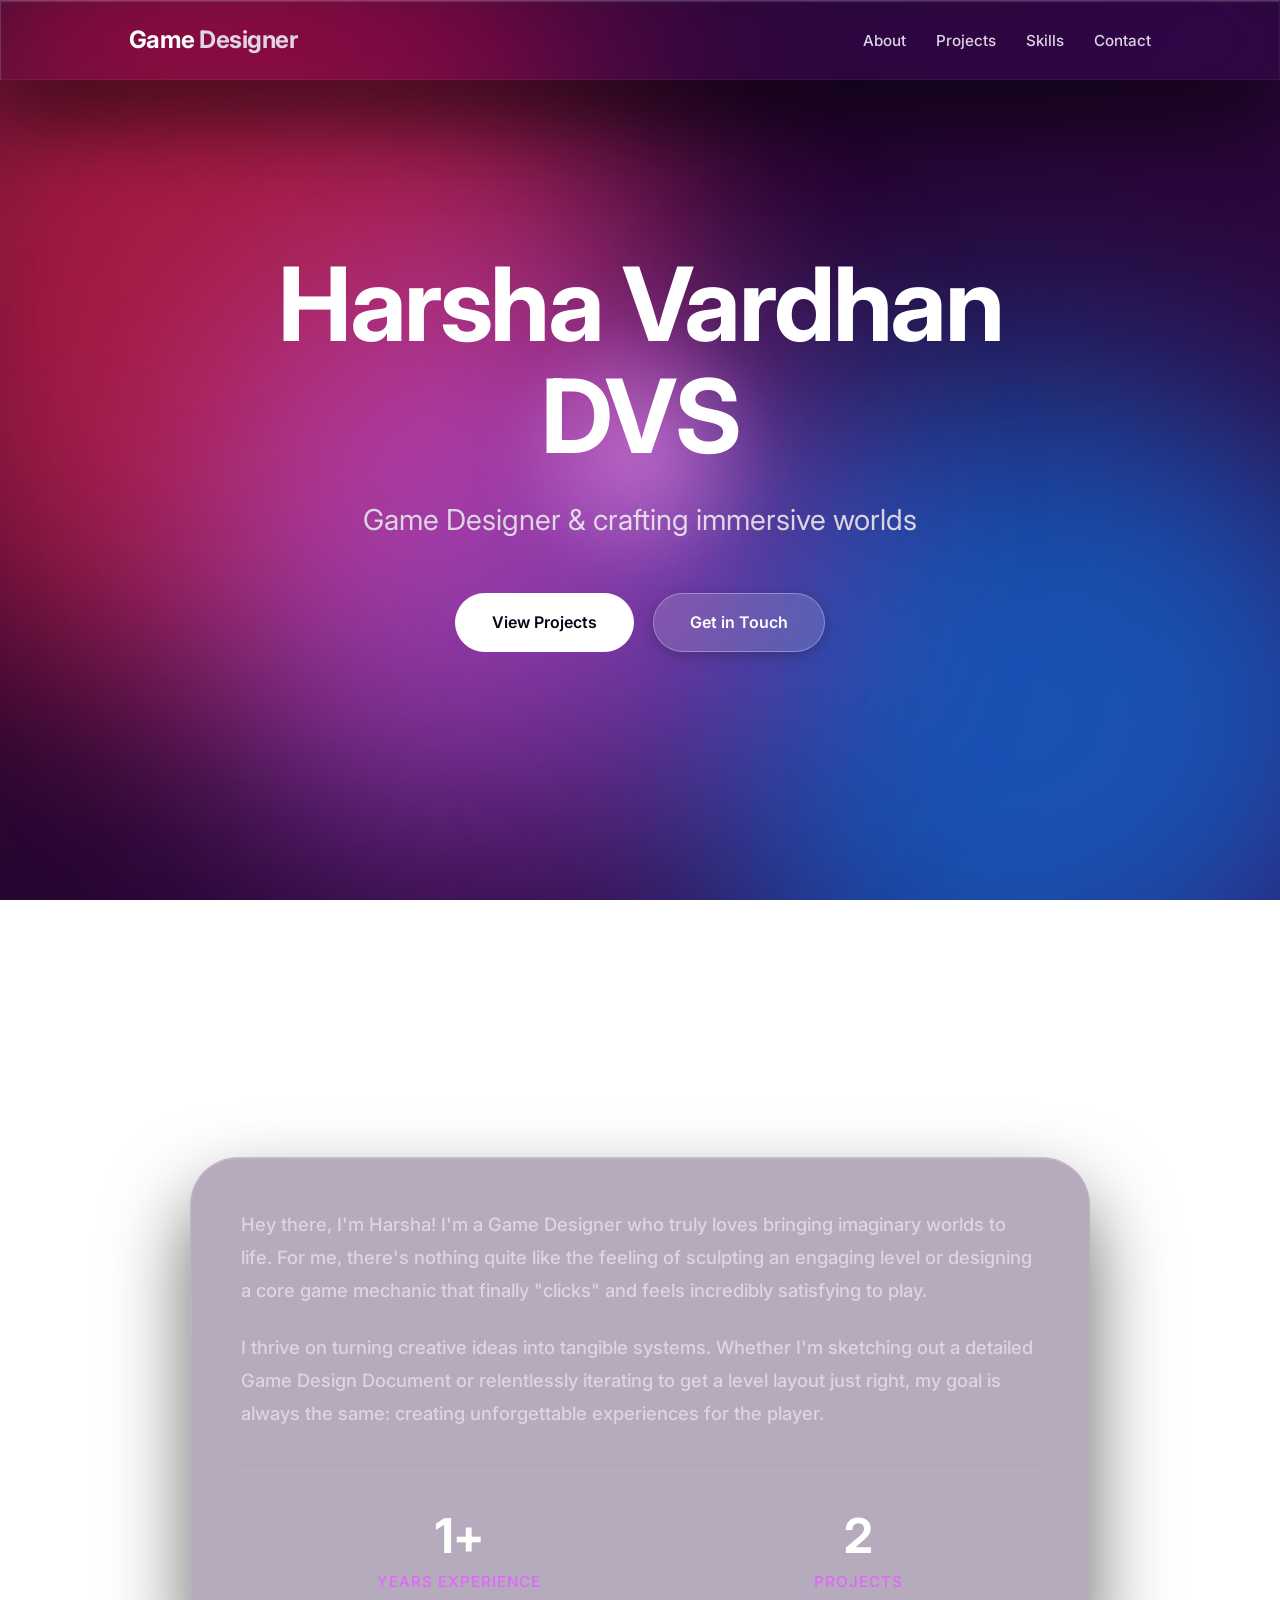
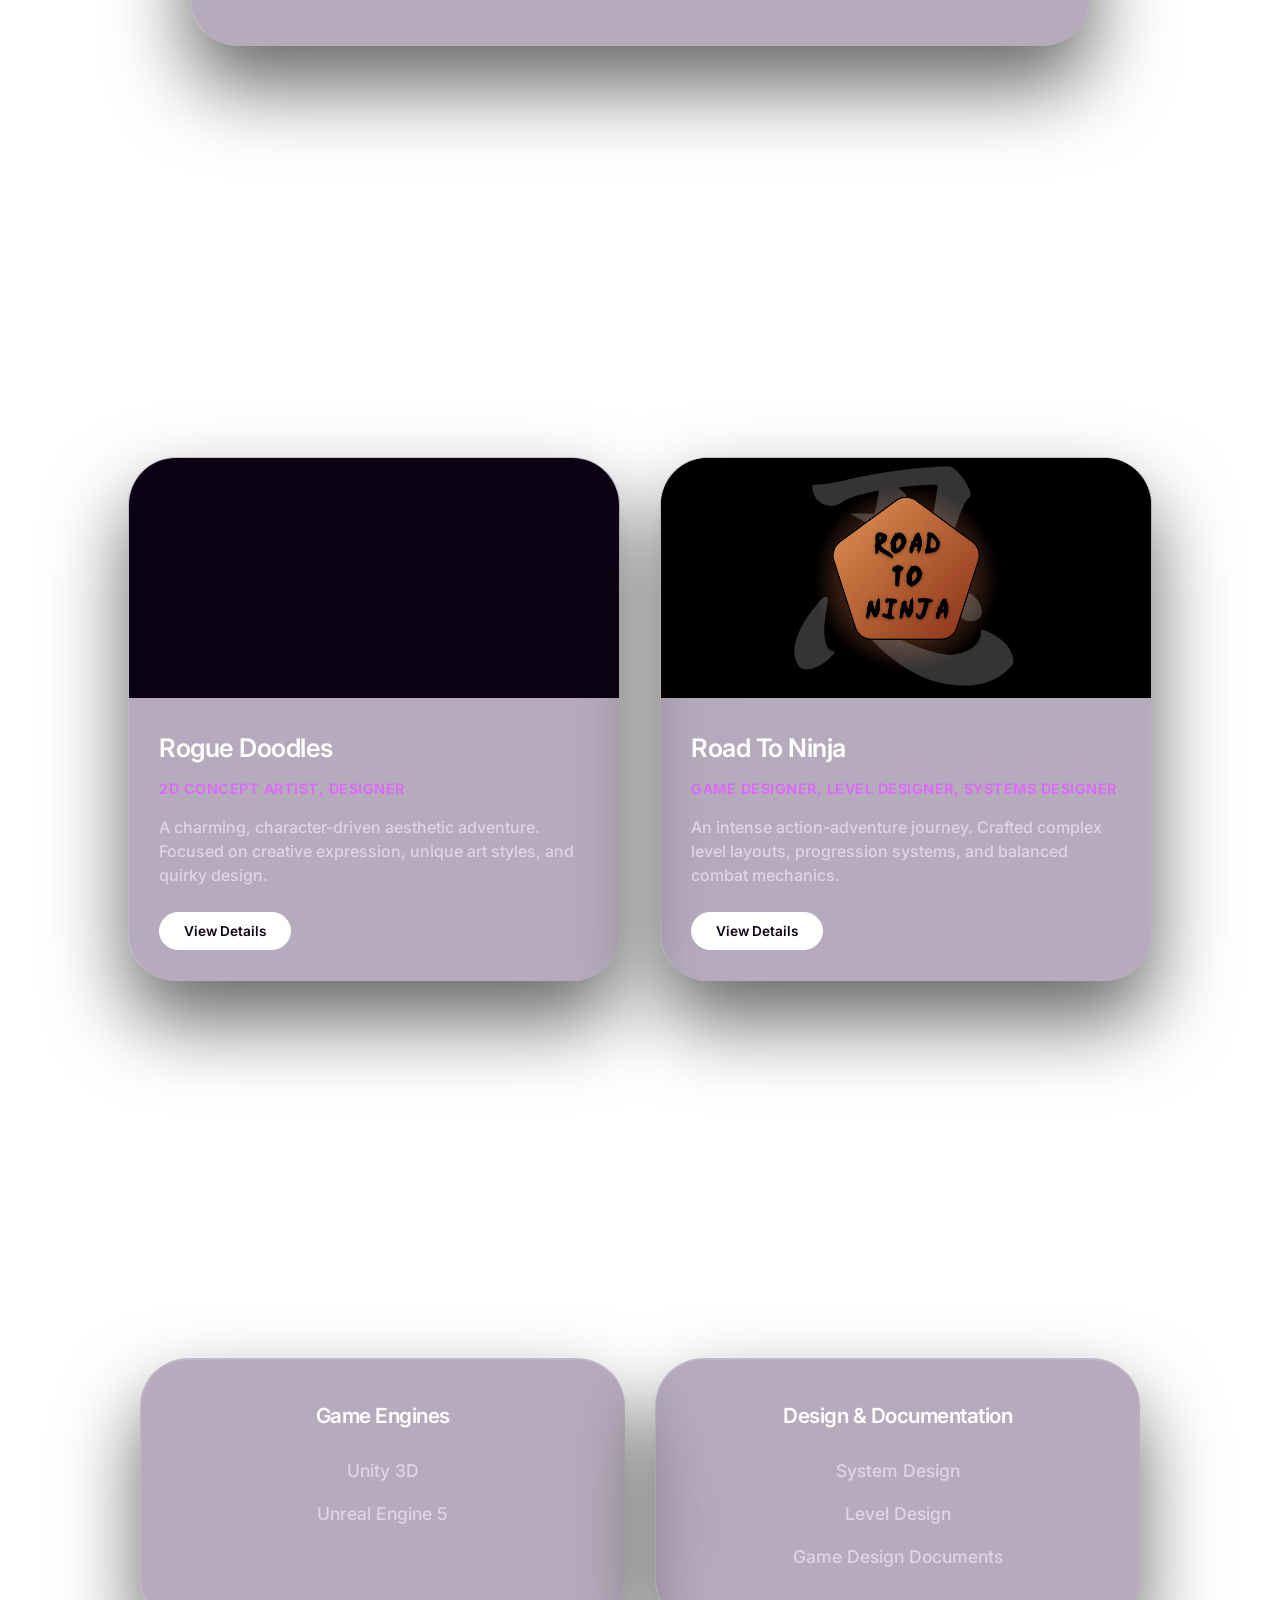
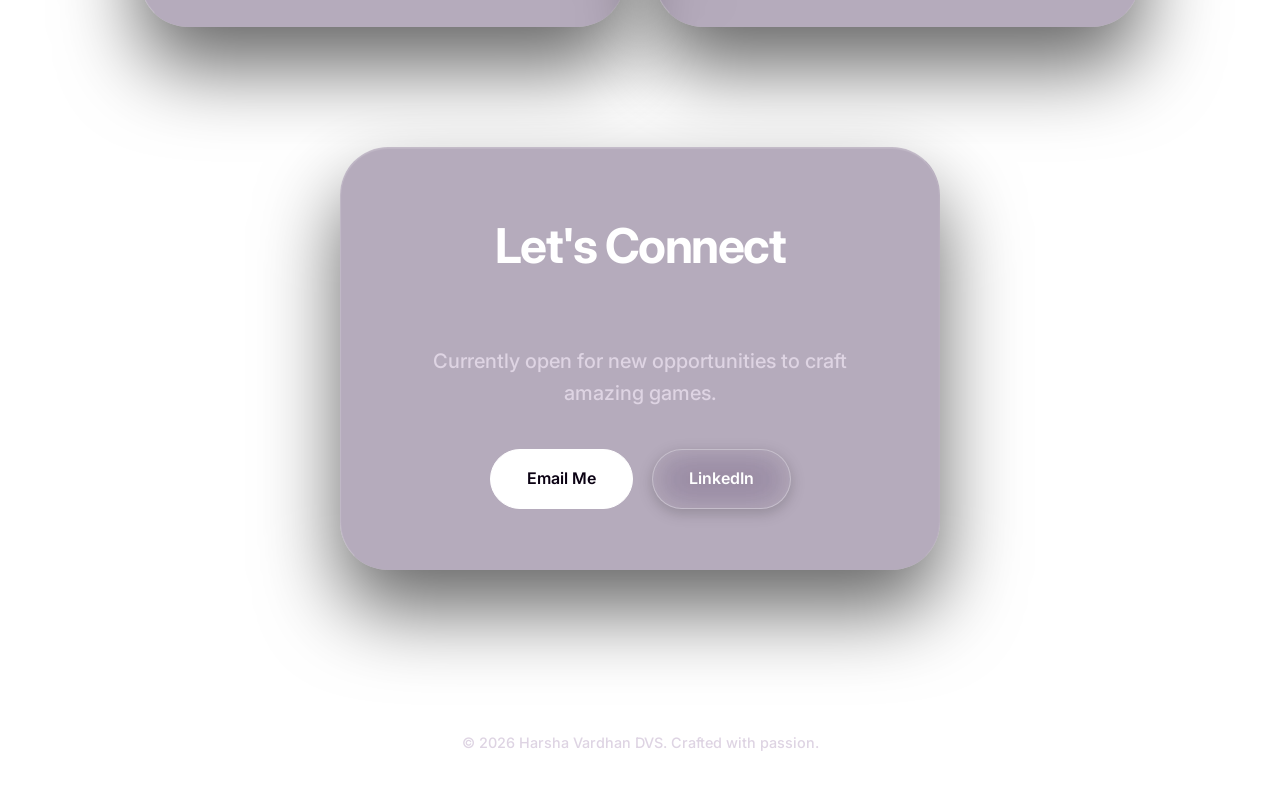
==== index.html @ 5ec48333 "Add files via upload" ====
<!DOCTYPE html>
<html lang="en">
<head>
    <meta charset="UTF-8">
    <meta name="viewport" content="width=device-width, initial-scale=1.0">
    <title>Harsha Vardhan DVS - Game Designer</title>
    <meta name="description" content="Professional portfolio of a Game Designer & Developer.">
    <!-- Clean minimal typography -->
    <link rel="preconnect" href="https://fonts.googleapis.com">
    <link rel="preconnect" href="https://fonts.gstatic.com" crossorigin>
    <link href="https://fonts.googleapis.com/css2?family=Inter:wght@200;300;400;500;600;700&display=swap" rel="stylesheet">
    <link rel="stylesheet" href="style.css">
</head>
<body>
    <!-- Minimal Background -->
    <div class="bg-abstract">
        <div class="blob blob-1"></div>
        <div class="blob blob-2"></div>
        <div class="blob blob-3"></div>
    </div>

    <!-- Navigation -->
    <nav class="navbar glass">
        <div class="nav-content">
            <a href="#" class="logo">Game<span> Designer</span></a>
            <ul class="nav-links">
                <li><a href="#about">About</a></li>
                <li><a href="#projects">Projects</a></li>
                <li><a href="#skills">Skills</a></li>
                <li><a href="#contact">Contact</a></li>
            </ul>
        </div>
    </nav>

    <!-- Main Content -->
    <main>
        <!-- Hero Section -->
        <section id="hero" class="hero-section">
            <div class="hero-content">
                <h1 class="title">Harsha Vardhan DVS</h1>
                <h2 class="subtitle">Game Designer &amp; crafting immersive worlds</h2>
                <div class="hero-cta">
                    <a href="#projects" class="btn btn-primary">View Projects</a>
                    <a href="#contact" class="btn btn-secondary">Get in Touch</a>
                </div>
            </div>
        </section>

        <!-- About Section -->
        <section id="about" class="about-section">
            <div class="about-container">
                <h2 class="section-title">About Me</h2>
                <div class="about-content glass reveal">
                    <p>Hey there, I'm Harsha! I'm a Game Designer who truly loves bringing imaginary worlds to life. For me, there's nothing quite like the feeling of sculpting an engaging level or designing a core game mechanic that finally "clicks" and feels incredibly satisfying to play.</p>
                    <p>I thrive on turning creative ideas into tangible systems. Whether I'm sketching out a detailed Game Design Document or relentlessly iterating to get a level layout just right, my goal is always the same: creating unforgettable experiences for the player.</p>
                    <div class="about-stats">
                        <div class="stat-item">
                            <span class="stat-number">1+</span>
                            <span class="stat-label">Years Experience</span>
                        </div>
                        <div class="stat-item">
                            <span class="stat-number">2</span>
                            <span class="stat-label">Projects</span>
                        </div>
                    </div>
                </div>
            </div>
        </section>

        <!-- Projects Section -->
        <section id="projects" class="projects-section">
            <h2 class="section-title">Featured Projects</h2>
            <div class="projects-grid">
                <!-- Project 1 -->
                <div class="project-card glass reveal">
                    <div class="project-img">
                        
                    </div>
                    <div class="project-info">
                        <h3>Rogue Doodles</h3>
                        <p class="project-role">2D Concept Artist, Designer</p>
                        <p class="project-desc">A charming, character-driven aesthetic adventure. Focused on creative expression, unique art styles, and quirky design.</p>
                        <button onclick="openModal('modal-rogue')" class="btn btn-primary btn-sm">View Details</button>
                    </div>
                </div>
                <!-- Project 2 -->
                <div class="project-card glass reveal" style="transition-delay: 0.1s;">
                    <div class="project-img">
                        <img src="assets/image.png" alt="Road To Ninja">
                    </div>
                    <div class="project-info">
                        <h3>Road To Ninja</h3>
                        <p class="project-role">Game Designer, Level Designer, Systems Designer</p>
                        <p class="project-desc">An intense action-adventure journey. Crafted complex level layouts, progression systems, and balanced combat mechanics.</p>
                        <button onclick="openModal('modal-ninja')" class="btn btn-primary btn-sm">View Details</button>
                    </div>
                </div>
            </div>
        </section>

        <!-- Skills Section -->
        <section id="skills" class="skills-section">
            <h2 class="section-title reveal">Skills & Expertise</h2>
            <div class="skills-container">
                <div class="skills-category glass reveal" style="transition-delay: 0s;">
                    <h3>Game Engines</h3>
                    <ul class="skills-list">
                        <li>Unity 3D</li>
                        <li>Unreal Engine 5</li>
                    </ul>
                </div>
                <!-- Programming tab removed -->
                <div class="skills-category glass reveal" style="transition-delay: 0.1s;">
                    <h3>Design & Documentation</h3>
                    <ul class="skills-list">
                        <li>System Design</li>
                        <li>Level Design</li>
                        <li>Game Design Documents</li>
                    </ul>
                </div>
            </div>
        </section>

        <!-- Contact Section -->
        <section id="contact" class="contact-section">
            <div class="contact-container glass reveal">
                <h2 class="section-title">Let's Connect</h2>
                <p class="contact-text">Currently open for new opportunities to craft amazing games.</p>
                <a href="mailto:dvsharsha1024@gmail.com" class="btn btn-primary">Email Me</a>
                <a href="https://www.linkedin.com/in/harsha-vardhan-dvs-038a6a395" target="_blank" rel="noopener noreferrer" class="btn btn-secondary">LinkedIn</a>
            </div>
        </section>
        
    </main>
    <footer class="footer">
        <p>&copy; 2026 Harsha Vardhan DVS. Crafted with passion.</p>
    </footer>

    <!-- Modals -->
    <div id="modal-rogue" class="modal-overlay" onclick="closeModal(event, 'modal-rogue')">
        <div class="modal-content glass">
            <span class="close-btn" onclick="closeModal(event, 'modal-rogue')">&times;</span>
            <h2 class="section-title" style="margin-bottom: 20px;">Rogue Doodles</h2>
            <p class="project-role" style="text-align: center;">2D Concept Artist, Designer</p>
            <p class="modal-desc" style="text-align: center;">A deep dive into the creative process of Rogue Doodles. The art direction was focused on hand-drawn, sketch-like visuals combined with fluid 2D rigs. Here are some early concepts and placeholder environments.</p>
            <div class="gallery-wrapper">
                <button class="gallery-btn prev" onclick="scrollGallery(-1, this)">&lsaquo;</button>
                <div class="modal-gallery">
                    <img src="assets/Main Character.png" alt="Main Character">
                    <img src="assets/Balloon Enemy.png" alt="Balloon Enemy">
                    <img src="assets/Cursed Chalk Monster.png" alt="Cursed Chalk Monster">
                    <img src="assets/Sad Sand Castle Enemy.png" alt="Sad Sand Castle Enemy">
                    <img src="assets/Chalk Hand Gun.png" alt="Chalk Hand Gun">
                    <img src="assets/Ink Blob.png" alt="Ink Blob">
                    <img src="assets/Ink or Paint Brush.png" alt="Ink or Paint Brush">
                    <img src="assets/Mop Weapon.png" alt="Mop Weapon">
                    <img src="assets/Pencil Weapon.png" alt="Pencil Weapon">
                    <img src="assets/Large Experience Orb.png" alt="Large Experience Orb">
                    <img src="assets/Medium Experience Orb.png" alt="Medium Experience Orb">
                </div>
                <button class="gallery-btn next" onclick="scrollGallery(1, this)">&rsaquo;</button>
            </div>
        </div>
    </div>

    <div id="modal-ninja" class="modal-overlay" onclick="closeModal(event, 'modal-ninja')">
        <div class="modal-content glass">
            <span class="close-btn" onclick="closeModal(event, 'modal-ninja')">&times;</span>
            <h2 class="section-title" style="margin-bottom: 20px;">Road To Ninja</h2>
            <p class="project-role" style="text-align: center;">Game Designer, Level Designer, Systems Designer</p>
            <p class="modal-desc" style="text-align: center;">An intense action-adventure journey. Crafted complex level layouts, progression systems, and balanced combat mechanics. Level design prioritized vertical movement flow and dynamic enemy encounters.</p>
            <div class="gallery-wrapper">
                <button class="gallery-btn prev" onclick="scrollGallery(-1, this)">&lsaquo;</button>
                <div class="modal-gallery">
                    <img src="assets/Screenshot_2026-02-18_204250.png" alt="Screenshot 1">
                    <img src="assets/Screenshot_2026-02-18_204257.png" alt="Screenshot 2">
                    <img src="assets/Screenshot_2026-02-18_204302.png" alt="Screenshot 3">
                    <img src="assets/Screenshot_2026-02-18_204312.png" alt="Screenshot 4">
                    <img src="assets/Screenshot_2026-02-18_204314.png" alt="Screenshot 5">
                    <img src="assets/Screenshot_2026-02-18_204324.png" alt="Screenshot 6">
                    <img src="assets/Screenshot_2026-02-18_204332.png" alt="Screenshot 7">
                </div>
                <button class="gallery-btn next" onclick="scrollGallery(1, this)">&rsaquo;</button>
            </div>
        </div>
    </div>

    <script src="script.js"></script>
</body>
</html>
---- style.css ----
@charset "UTF-8";

/* style.css - VisionOS / iOS 26 Premium Glassmorphism */
:root {
    --bg-color: #0b0213;
    --text-main: #ffffff;
    --text-muted: #ded4e3;
    --apple-blue: #e066ff;
    
    /* Perfect iOS Glass Formula */
    --glass-bg: rgba(45, 15, 65, 0.35); 
    --glass-border: rgba(255, 255, 255, 0.15);
    --blur-val: blur(50px) saturate(180%);
    
    --font-heading: 'Inter', -apple-system, BlinkMacSystemFont, sans-serif;
    --font-body: 'Inter', -apple-system, BlinkMacSystemFont, sans-serif;
    
    /* Apple smooth interactive transition curve */
    --smooth-easing: cubic-bezier(0.16, 1, 0.3, 1); 
}

* {
    margin: 0;
    padding: 0;
    box-sizing: border-box;
}

html {
    scroll-behavior: smooth;
}

body {
    background-color: transparent;
    color: var(--text-main);
    font-family: var(--font-body);
    font-weight: 500;
    overflow-x: hidden;
    line-height: 1.6;
    font-size: 1.05rem;
}

/* Base purely black backdrop */
.bg-abstract {
    position: fixed;
    top: 0;
    left: 0;
    width: 100vw;
    height: 100vh;
    z-index: -2;
    overflow: hidden;
    background: linear-gradient(135deg, #180521 0%, #350849 100%);
}

/* Massive, vivid vibrant blobs so the frosted glass has something beautiful to refract */
.blob {
    position: absolute;
    filter: blur(120px);
    opacity: 0.6; 
    border-radius: 40% 60% 70% 30% / 40% 50% 60% 50%;
    animation: float 25s infinite alternate cubic-bezier(0.4, 0, 0.2, 1), morph 15s infinite ease-in-out;
    will-change: transform, border-radius; /* hardware acceleration for smoothness */
}

.blob-1 {
    width: 60vw;
    height: 60vw;
    background: #ff2a54; /* Apple Music Pink */
    top: -10%;
    left: -10%;
}

.blob-2 {
    width: 55vw;
    height: 55vw;
    background: #0a84ff; /* Apple Blue */
    bottom: -20%;
    right: -10%;
    animation-delay: -5s;
}

.blob-3 {
    width: 45vw;
    height: 45vw;
    background: #bf5af2; /* Apple Purple */
    top: 30%;
    left: 40%;
    transform: translateX(-50%);
    animation-delay: -10s;
}

@keyframes float {
    0% { transform: translate(0, 0) scale(1); }
    100% { transform: translate(60px, 60px) scale(1.1); }
}

@keyframes morph {
    0%, 100% { border-radius: 40% 60% 70% 30% / 40% 50% 60% 50%; }
    34% { border-radius: 70% 30% 50% 50% / 30% 30% 70% 70%; }
    67% { border-radius: 100% 60% 60% 100% / 100% 100% 60% 60%; }
}

/* iOS 26 Cursor Hover Glow */
/* It sits strictly beneath the glass to be refracted by the backdrop-filter */
.cursor-glow {
    position: fixed;
    top: -200px;
    left: -200px;
    width: 400px;
    height: 400px;
    background: radial-gradient(circle closest-side, rgba(238, 130, 238, 0.5), transparent 70%);
    border-radius: 50%;
    pointer-events: none;
    z-index: 999; 
    filter: blur(20px);
    will-change: transform;
    mix-blend-mode: screen;
}

/* Signature iOS 26 Glassmorphism utility */
.glass {
    background: var(--glass-bg);
    backdrop-filter: var(--blur-val);
    -webkit-backdrop-filter: var(--blur-val);
    border: 1px solid rgba(255, 255, 255, 0.1);
    border-top: 1px solid rgba(255, 255, 255, 0.2);
    border-left: 1px solid rgba(255, 255, 255, 0.15);
    border-right: 1px solid rgba(255, 255, 255, 0.05);
    border-bottom: 1px solid transparent;
    box-shadow: 0 40px 80px rgba(0, 0, 0, 0.6), 
                inset 0 1px 1px rgba(255, 255, 255, 0.15);
}

/* Typography & Layout */
section {
    min-height: 100vh;
    padding: 120px 10%;
    display: flex;
    align-items: center;
}

/* Navbar */
.navbar {
    position: fixed;
    top: 0;
    width: 100%;
    height: 80px;
    z-index: 100;
    display: flex;
    justify-content: center;
    border-bottom: 1px solid rgba(255, 255, 255, 0.05);
}

.nav-content {
    width: 80%;
    max-width: 1400px;
    display: flex;
    justify-content: space-between;
    align-items: center;
    height: 100%;
}

.logo {
    font-size: 1.5rem;
    font-weight: 700;
    color: var(--text-main);
    text-decoration: none;
    letter-spacing: -0.5px;
}

.logo span {
    color: var(--text-muted);
}

.nav-links {
    display: flex;
    list-style: none;
    gap: 30px;
}

.nav-links a {
    color: var(--text-muted);
    text-decoration: none;
    font-weight: 500;
    font-size: 0.95rem;
    transition: color 0.3s;
}

.nav-links a:hover {
    color: var(--text-main);
}

/* Hero Section */
.hero-section {
    justify-content: center;
    text-align: center;
    position: relative;
    flex-direction: column;
}

.hero-content {
    max-width: 800px;
    z-index: 2;
}

.title {
    font-size: clamp(3rem, 8vw, 6.5rem);
    font-weight: 700;
    color: var(--text-main);
    letter-spacing: -2.5px;
    line-height: 1.1;
    margin-bottom: 24px;
}

.subtitle {
    font-size: clamp(1.2rem, 3vw, 1.8rem);
    color: var(--text-muted);
    font-weight: 400;
    margin-bottom: 50px;
}

.btn {
    padding: 16px 36px;
    font-size: 1rem;
    font-family: inherit;
    font-weight: 600;
    text-decoration: none;
    border-radius: 40px; 
    transition: all 0.6s var(--smooth-easing);
    display: inline-block;
}

.btn-primary {
    background: #ffffff;
    color: #0b0213;
    border: 1px solid #ffffff;
}

.btn-primary:hover {
    background: #e2e2e2;
    transform: scale(1.05);
    box-shadow: 0 10px 20px rgba(255, 255, 255, 0.2);
}

.btn-secondary {
    background: rgba(255, 255, 255, 0.15);
    backdrop-filter: blur(20px);
    -webkit-backdrop-filter: blur(20px);
    color: var(--text-main);
    border: 1px solid rgba(255, 255, 255, 0.3);
    margin-left: 15px;
    box-shadow: 0 4px 15px rgba(0, 0, 0, 0.2);
}

.btn-secondary:hover {
    background: rgba(255, 255, 255, 0.25);
    transform: scale(1.05);
    border-color: rgba(255, 255, 255, 0.4);
    box-shadow: 0 8px 25px rgba(255, 255, 255, 0.15);
}

/* Section Titles */
.section-title {
    font-size: 3rem;
    font-weight: 700;
    margin-bottom: 60px;
    text-align: center;
    width: 100%;
    color: var(--text-main);
    letter-spacing: -1.5px;
}

/* About Section */
.about-section {
    flex-direction: column;
}

.about-container {
    max-width: 900px;
    width: 100%;
}

.about-content {
    padding: 50px;
    border-radius: 48px;
    font-size: 1.15rem;
    color: var(--text-muted);
    line-height: 1.8;
}

.about-content p {
    margin-bottom: 24px;
}

.about-stats {
    display: flex;
    justify-content: space-around;
    margin-top: 40px;
    padding-top: 40px;
    border-top: 1px solid rgba(255, 255, 255, 0.05);
}

.stat-item {
    display: flex;
    flex-direction: column;
    align-items: center;
}

.stat-number {
    font-size: 3rem;
    font-weight: 700;
    color: var(--text-main);
    letter-spacing: -1px;
    line-height: 1;
}

.stat-label {
    margin-top: 8px;
    font-size: 0.95rem;
    font-weight: 500;
    color: var(--apple-blue);
    text-transform: uppercase;
    letter-spacing: 1px;
}

/* Projects Section */
.projects-section {
    flex-direction: column;
    align-items: center;
}

.projects-grid {
    display: grid;
    grid-template-columns: repeat(auto-fit, minmax(320px, 1fr));
    gap: 40px;
    width: 100%;
    max-width: 1200px;
}

.project-card {
    border-radius: 48px; 
    overflow: hidden;
    transition: transform 0.6s var(--smooth-easing), 
                box-shadow 0.6s var(--smooth-easing), 
                border-color 0.6s var(--smooth-easing),
                background 0.6s var(--smooth-easing);
}

.project-card:hover {
    transform: scale(1.03) translateY(-6px);
    background: rgba(45, 15, 65, 0.6); 
    box-shadow: 0 40px 80px rgba(0, 0, 0, 0.8), 
                inset 0 1px 1px rgba(255, 255, 255, 0.25);
    border-color: rgba(255, 255, 255, 0.3);
}

.project-img {
    width: 100%;
    height: 240px;
    overflow: hidden;
    position: relative;
    background: var(--bg-color);
}

.project-img img {
    width: 100%;
    height: 100%;
    object-fit: cover;
    transition: transform 1s var(--smooth-easing);
    opacity: 0.95;
}

.project-card:hover .project-img img {
    transform: scale(1.08);
}

.project-info {
    padding: 30px;
}

.project-info h3 {
    font-size: 1.6rem;
    font-weight: 600;
    margin-bottom: 8px;
    letter-spacing: -0.5px;
}

.project-role {
    color: var(--apple-blue); 
    font-size: 0.9rem;
    font-weight: 600;
    margin-bottom: 15px;
    text-transform: uppercase;
    letter-spacing: 0.5px;
}

.project-desc {
    color: var(--text-muted); 
    font-size: 1rem;
    margin-bottom: 25px;
    line-height: 1.5;
}

.btn-sm {
    padding: 10px 24px;
    font-size: 0.85rem;
}

/* Skills Section */
.skills-section {
    flex-direction: column;
    min-height: auto;
    padding-bottom: 60px;
}

.skills-container {
    display: flex;
    justify-content: center;
    flex-wrap: wrap;
    gap: 30px;
    width: 100%;
    max-width: 1000px;
}

.skills-category {
    flex: 1;
    min-width: 280px;
    padding: 40px 30px;
    border-radius: 48px;
    text-align: center;
    transition: transform 0.6s var(--smooth-easing), 
                box-shadow 0.6s var(--smooth-easing),
                background 0.6s var(--smooth-easing),
                border-color 0.6s var(--smooth-easing);
}

.skills-category:hover {
    transform: scale(1.03) translateY(-6px);
    background: rgba(45, 15, 65, 0.6); 
    box-shadow: 0 40px 80px rgba(0, 0, 0, 0.8), 
                inset 0 1px 1px rgba(255, 255, 255, 0.25);
    border-color: rgba(255, 255, 255, 0.3);
}

.skills-category h3 {
    font-size: 1.3rem;
    font-weight: 600;
    color: var(--text-main);
    margin-bottom: 25px;
    letter-spacing: -0.5px;
}

.skills-list {
    list-style: none;
}

.skills-list li {
    font-size: 1.1rem;
    margin-bottom: 15px;
    color: var(--text-muted);
}

/* Contact Section & Footer */
.contact-section {
    justify-content: center;
    text-align: center;
    min-height: auto;
    padding-top: 60px;
}

.contact-container {
    padding: 60px;
    border-radius: 48px; 
    max-width: 600px;
    width: 100%;
    transition: transform 0.6s var(--smooth-easing), 
                box-shadow 0.6s var(--smooth-easing),
                background 0.6s var(--smooth-easing),
                border-color 0.6s var(--smooth-easing);
}

.contact-container:hover {
    transform: scale(1.03) translateY(-6px);
    background: rgba(45, 15, 65, 0.6); 
    box-shadow: 0 40px 80px rgba(0, 0, 0, 0.8), 
                inset 0 1px 1px rgba(255, 255, 255, 0.25);
    border-color: rgba(255, 255, 255, 0.3);
}

.contact-text {
    font-size: 1.25rem;
    margin-bottom: 40px;
    color: var(--text-muted);
}

.social-links {
    margin-top: 40px;
    display: flex;
    justify-content: center;
    gap: 20px;
}

.social-links a {
    color: var(--text-main);
    text-decoration: none;
    font-size: 1.1rem;
    font-weight: 500;
    letter-spacing: 0.5px;
    transition: color 0.3s ease;
}

.social-links a:hover {
    color: var(--apple-blue);
}

.footer {
    text-align: center;
    padding: 40px;
    border-top: 1px solid rgba(255, 255, 255, 0.05);
    background: transparent;
    color: var(--text-muted);
    font-size: 0.9rem;
}

/* Scroll Reveal Animations */
.reveal {
    opacity: 0;
    transform: translateY(50px) scale(0.96);
    transition: opacity 1s var(--smooth-easing), 
                transform 1s var(--smooth-easing);
}

.reveal.active {
    opacity: 1;
    transform: translateY(0) scale(1);
}

/* Modal Styling */
.modal-overlay {
    display: none;
    position: fixed;
    top: 0;
    left: 0;
    width: 100vw;
    height: 100vh;
    background: rgba(11, 2, 19, 0.7); /* dark overlay */
    backdrop-filter: blur(15px);
    -webkit-backdrop-filter: blur(15px);
    z-index: 2000;
    justify-content: center;
    align-items: center;
    opacity: 0;
    transition: opacity 0.4s var(--smooth-easing);
}

.modal-overlay.show {
    opacity: 1;
}

.modal-content {
    width: 90%;
    max-width: 900px;
    max-height: 90vh;
    overflow-y: auto;
    padding: 60px;
    border-radius: 48px;
    position: relative;
    transform: translateY(40px) scale(0.95);
    transition: transform 0.5s var(--smooth-easing);
}

.modal-overlay.show .modal-content {
    transform: translateY(0) scale(1);
}

.close-btn {
    position: absolute;
    top: 30px;
    right: 40px;
    font-size: 2.5rem;
    color: var(--text-muted);
    cursor: pointer;
    transition: color 0.3s;
    line-height: 1;
}

.close-btn:hover {
    color: var(--text-main);
}

.modal-desc {
    font-size: 1.15rem;
    color: var(--text-muted);
    line-height: 1.8;
    margin-bottom: 40px;
}

.gallery-wrapper {
    position: relative;
    width: 100%;
    display: flex;
    align-items: center;
}

.gallery-btn {
    position: absolute;
    top: 50%;
    transform: translateY(-50%);
    background: rgba(45, 15, 65, 0.6);
    backdrop-filter: blur(10px);
    border: 1px solid rgba(255, 255, 255, 0.2);
    color: var(--text-main);
    font-size: 2rem;
    width: 50px;
    height: 50px;
    border-radius: 50%;
    display: flex;
    justify-content: center;
    align-items: center;
    cursor: pointer;
    z-index: 10;
    transition: all 0.3s var(--smooth-easing);
    box-shadow: 0 10px 20px rgba(0, 0, 0, 0.5);
    line-height: 0;
    padding-bottom: 5px; /* centers the arrow character visually */
}

.gallery-btn:hover {
    background: rgba(255, 255, 255, 0.1);
    transform: translateY(-50%) scale(1.1);
}

.gallery-btn.prev {
    left: -25px;
}

.gallery-btn.next {
    right: -25px;
}

.modal-gallery {
    display: flex;
    overflow-x: auto;
    scroll-snap-type: x mandatory;
    scroll-behavior: smooth;
    gap: 20px;
    padding: 10px 0 20px 0; /* extra padding to not cut off shadows */
    width: 100%;
    -ms-overflow-style: none; /* IE and Edge */
    scrollbar-width: none; /* Hide standard Firefox scrollbar for cleaner look */
}

.modal-gallery::-webkit-scrollbar {
    display: none; /* Hide webkit scrollbar for a much cleaner look now that we have buttons */
}

.modal-gallery img {
    flex: 0 0 50%; /* Make images somewhat smaller (50% of container instead of 80%) */
    max-width: 400px;
    scroll-snap-align: center;
    border-radius: 20px;
    border: 1px solid rgba(255, 255, 255, 0.1);
    box-shadow: 0 10px 30px rgba(0,0,0,0.4);
    object-fit: contain;
    background: rgba(0, 0, 0, 0.2); /* Makes the non-image space look nice instead of transparent */
    aspect-ratio: 16/9;
    transition: transform 0.5s var(--smooth-easing);
}

.modal-gallery img:hover {
    transform: scale(1.02);
}

@media (max-width: 768px) {
    .nav-links {
        display: none;
    }
    .hero-section {
        flex-direction: column;
        justify-content: center;
        text-align: center;
    }
    .btn-secondary {
        margin-left: 0;
        margin-top: 15px;
    }
}
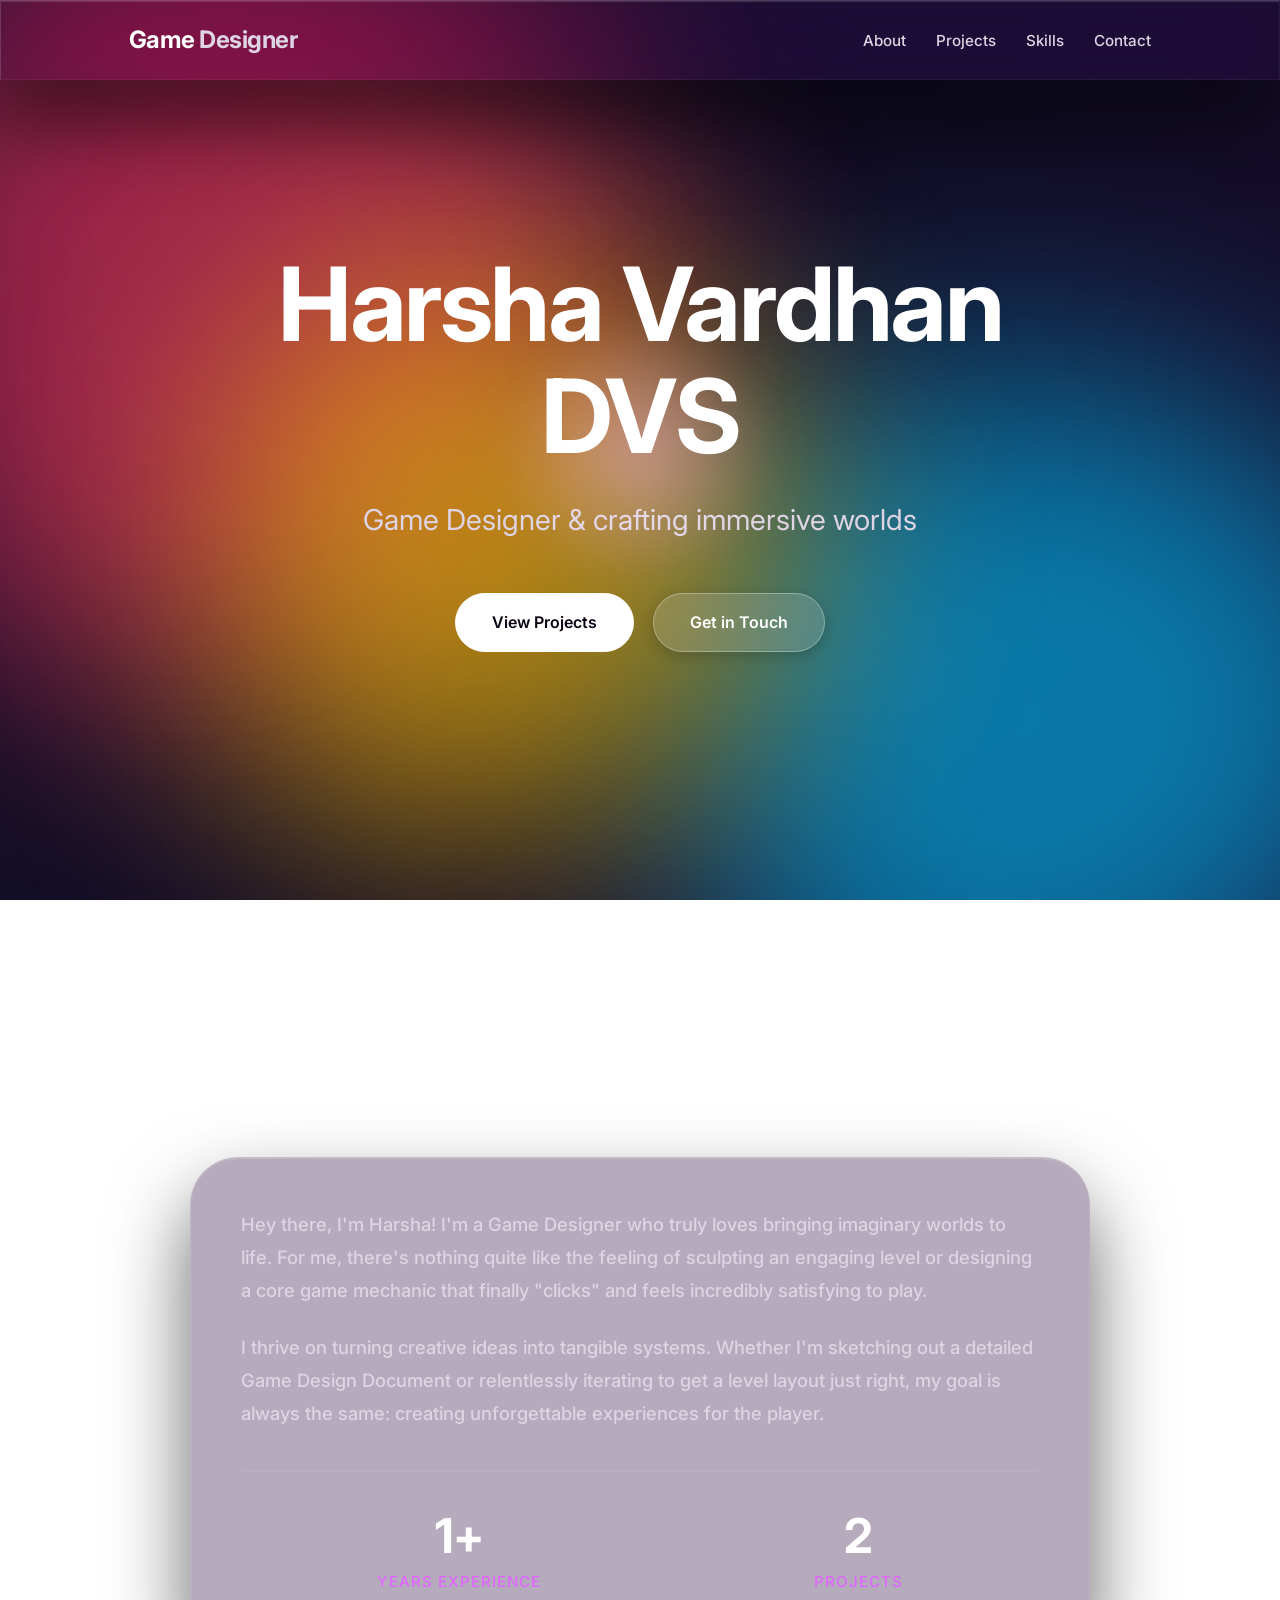
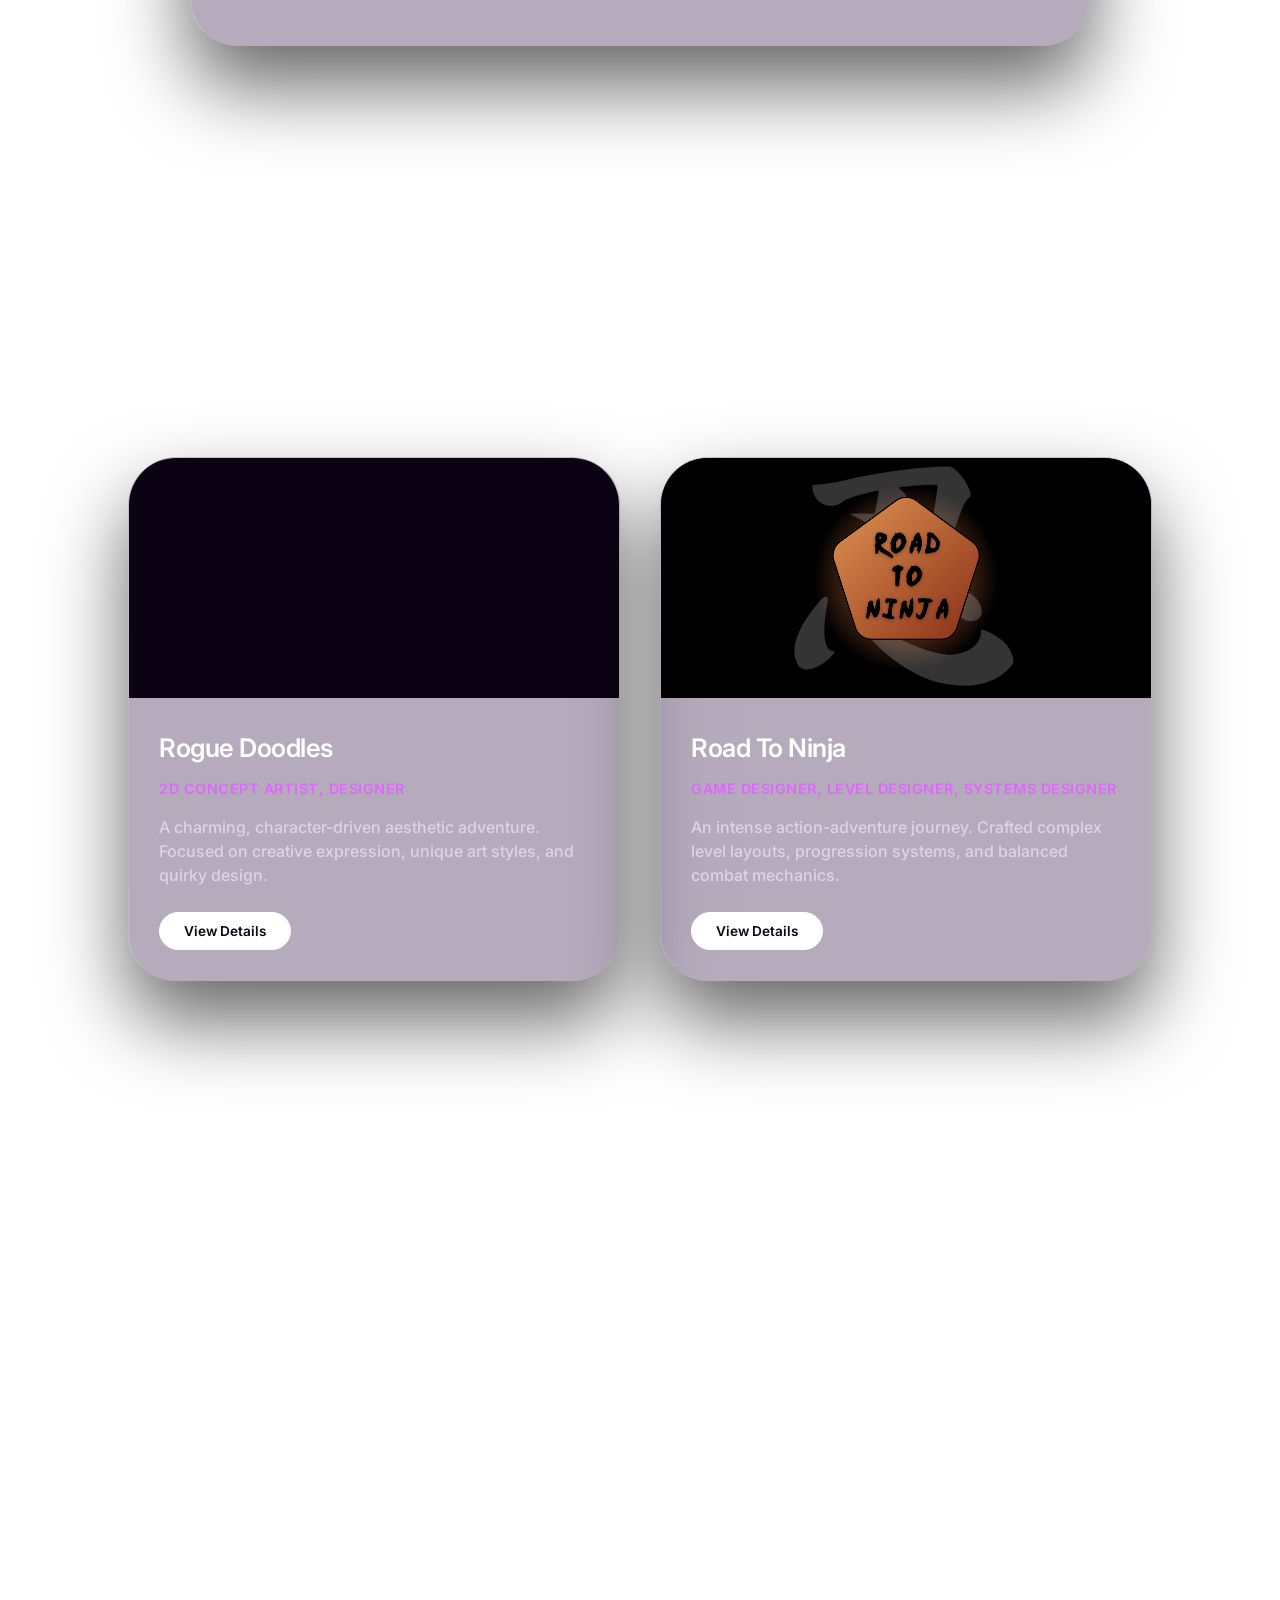
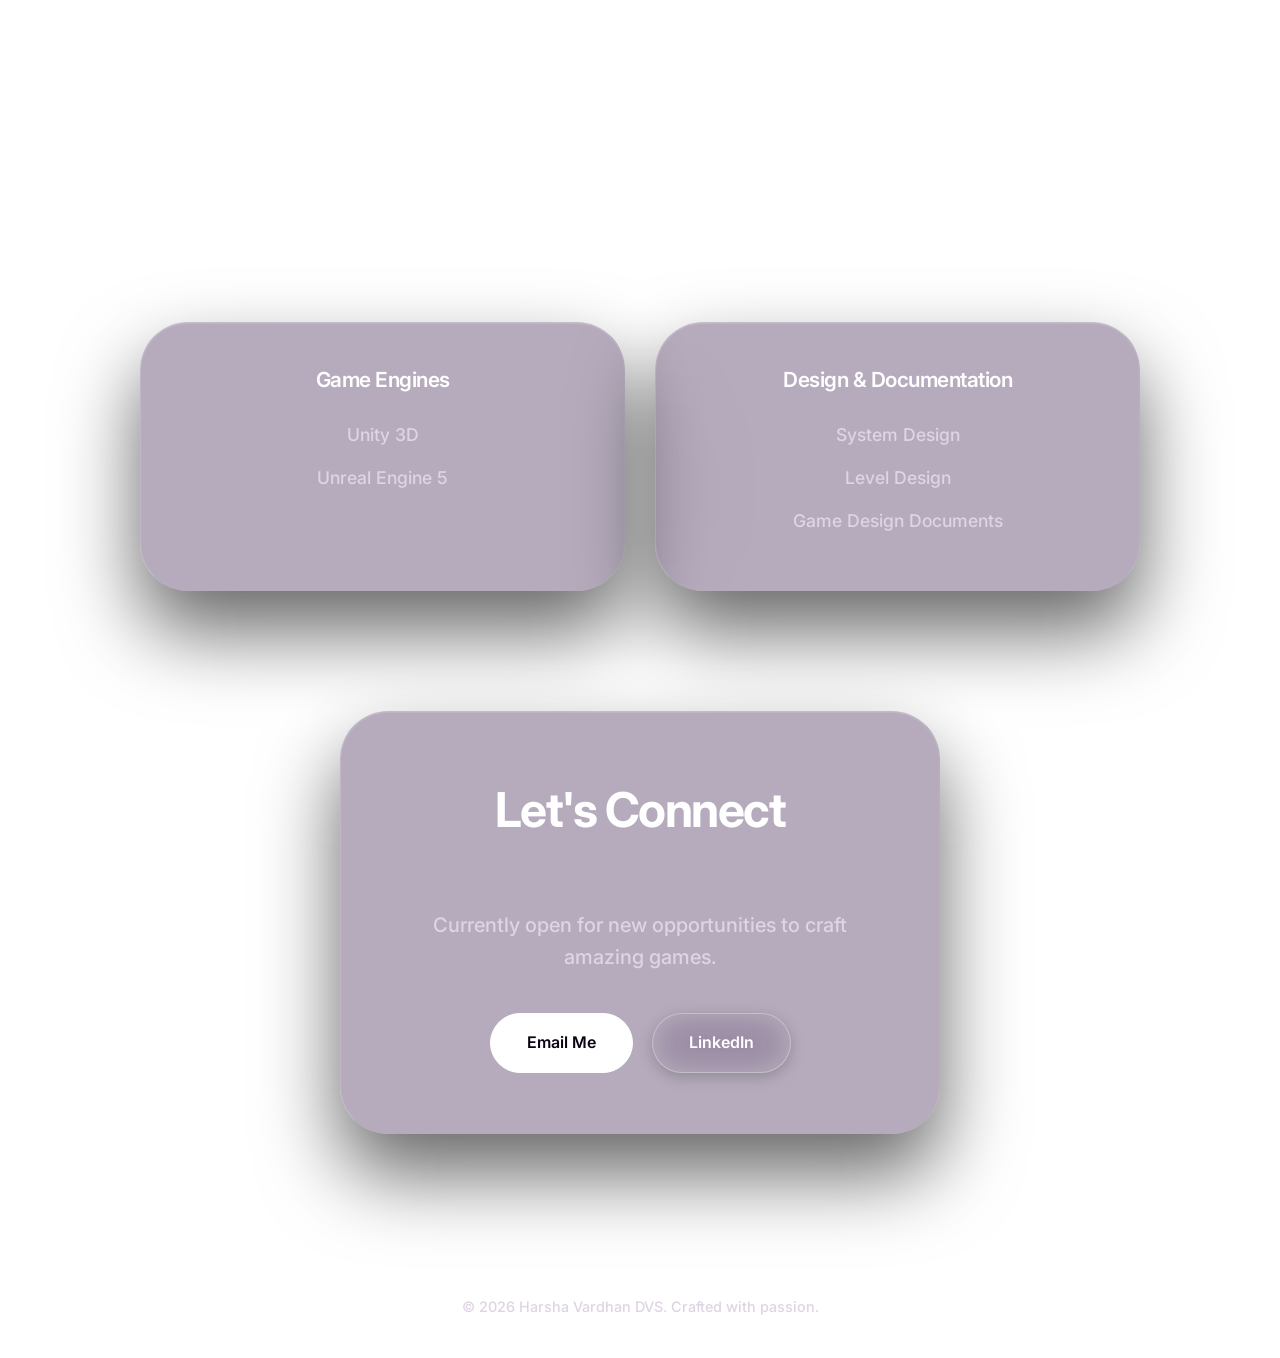
==== commit dc509318: "Add files via upload" ====
--- a/index.html
+++ b/index.html
@@ -93,6 +93,18 @@
                         <p class="project-role">Game Designer, Level Designer, Systems Designer</p>
                         <p class="project-desc">An intense action-adventure journey. Crafted complex level layouts, progression systems, and balanced combat mechanics.</p>
                         <button onclick="openModal('modal-ninja')" class="btn btn-primary btn-sm">View Details</button>
+                    </div>
+                </div>
+                <!-- Project 3 -->
+                <div class="project-card glass reveal" style="transition-delay: 0.2s;">
+                    <div class="project-img">
+                        <img src="assets/Roblox%20Images/Screenshot%202026-10-07%20223259.png" alt="Roblox Platformer">
+                    </div>
+                    <div class="project-info">
+                        <h3>Roblox Platformer</h3>
+                        <p class="project-role">Game Designer, Level Designer</p>
+                        <p class="project-desc">A fast-paced platforming experience crafted in Roblox Studio. Designed engaging obstacle courses and dynamic mechanics.</p>
+                        <button onclick="openModal('modal-roblox')" class="btn btn-primary btn-sm">View Details</button>
                     </div>
                 </div>
             </div>
@@ -185,6 +197,25 @@
         </div>
     </div>
 
+    <div id="modal-roblox" class="modal-overlay" onclick="closeModal(event, 'modal-roblox')">
+        <div class="modal-content glass">
+            <span class="close-btn" onclick="closeModal(event, 'modal-roblox')">&times;</span>
+            <h2 class="section-title" style="margin-bottom: 20px;">Roblox Platformer</h2>
+            <p class="project-role" style="text-align: center;">Game Designer, Level Designer</p>
+            <p class="modal-desc" style="text-align: center;">A fast-paced platforming experience crafted entirely within Roblox Studio. Detailed breakdown of level design, obstacle layout, and pacing to follow.</p>
+            <div class="gallery-wrapper">
+                <button class="gallery-btn prev" onclick="scrollGallery(-1, this)">&lsaquo;</button>
+                <div class="modal-gallery">
+                    <img src="assets/Roblox%20Images/Screenshot%202026-10-07%20223259.png" alt="Roblox Screenshot 1">
+                    <img src="assets/Roblox%20Images/Screenshot%202026-10-07%20223746.png" alt="Roblox Screenshot 2">
+                    <img src="assets/Roblox%20Images/Screenshot%202026-10-07%20223837.png" alt="Roblox Screenshot 3">
+                    <img src="assets/Roblox%20Images/Screenshot%202026-10-07%20223959.png" alt="Roblox Screenshot 4">
+                </div>
+                <button class="gallery-btn next" onclick="scrollGallery(1, this)">&rsaquo;</button>
+            </div>
+        </div>
+    </div>
+
     <script src="script.js"></script>
 </body>
 </html>
--- a/style.css
+++ b/style.css
@@ -48,7 +48,7 @@
     height: 100vh;
     z-index: -2;
     overflow: hidden;
-    background: linear-gradient(135deg, #180521 0%, #350849 100%);
+    background: linear-gradient(135deg, #0b1021 0%, #1a0b2e 100%);
 }
 
 /* Massive, vivid vibrant blobs so the frosted glass has something beautiful to refract */
@@ -64,7 +64,7 @@
 .blob-1 {
     width: 60vw;
     height: 60vw;
-    background: #ff2a54; /* Apple Music Pink */
+    background: #ff3366; /* Neon Pink */
     top: -10%;
     left: -10%;
 }
@@ -72,7 +72,7 @@
 .blob-2 {
     width: 55vw;
     height: 55vw;
-    background: #0a84ff; /* Apple Blue */
+    background: #00c3ff; /* Electric Blue */
     bottom: -20%;
     right: -10%;
     animation-delay: -5s;
@@ -81,7 +81,7 @@
 .blob-3 {
     width: 45vw;
     height: 45vw;
-    background: #bf5af2; /* Apple Purple */
+    background: #ffcc00; /* Vibrant Yellow/Orange */
     top: 30%;
     left: 40%;
     transform: translateX(-50%);
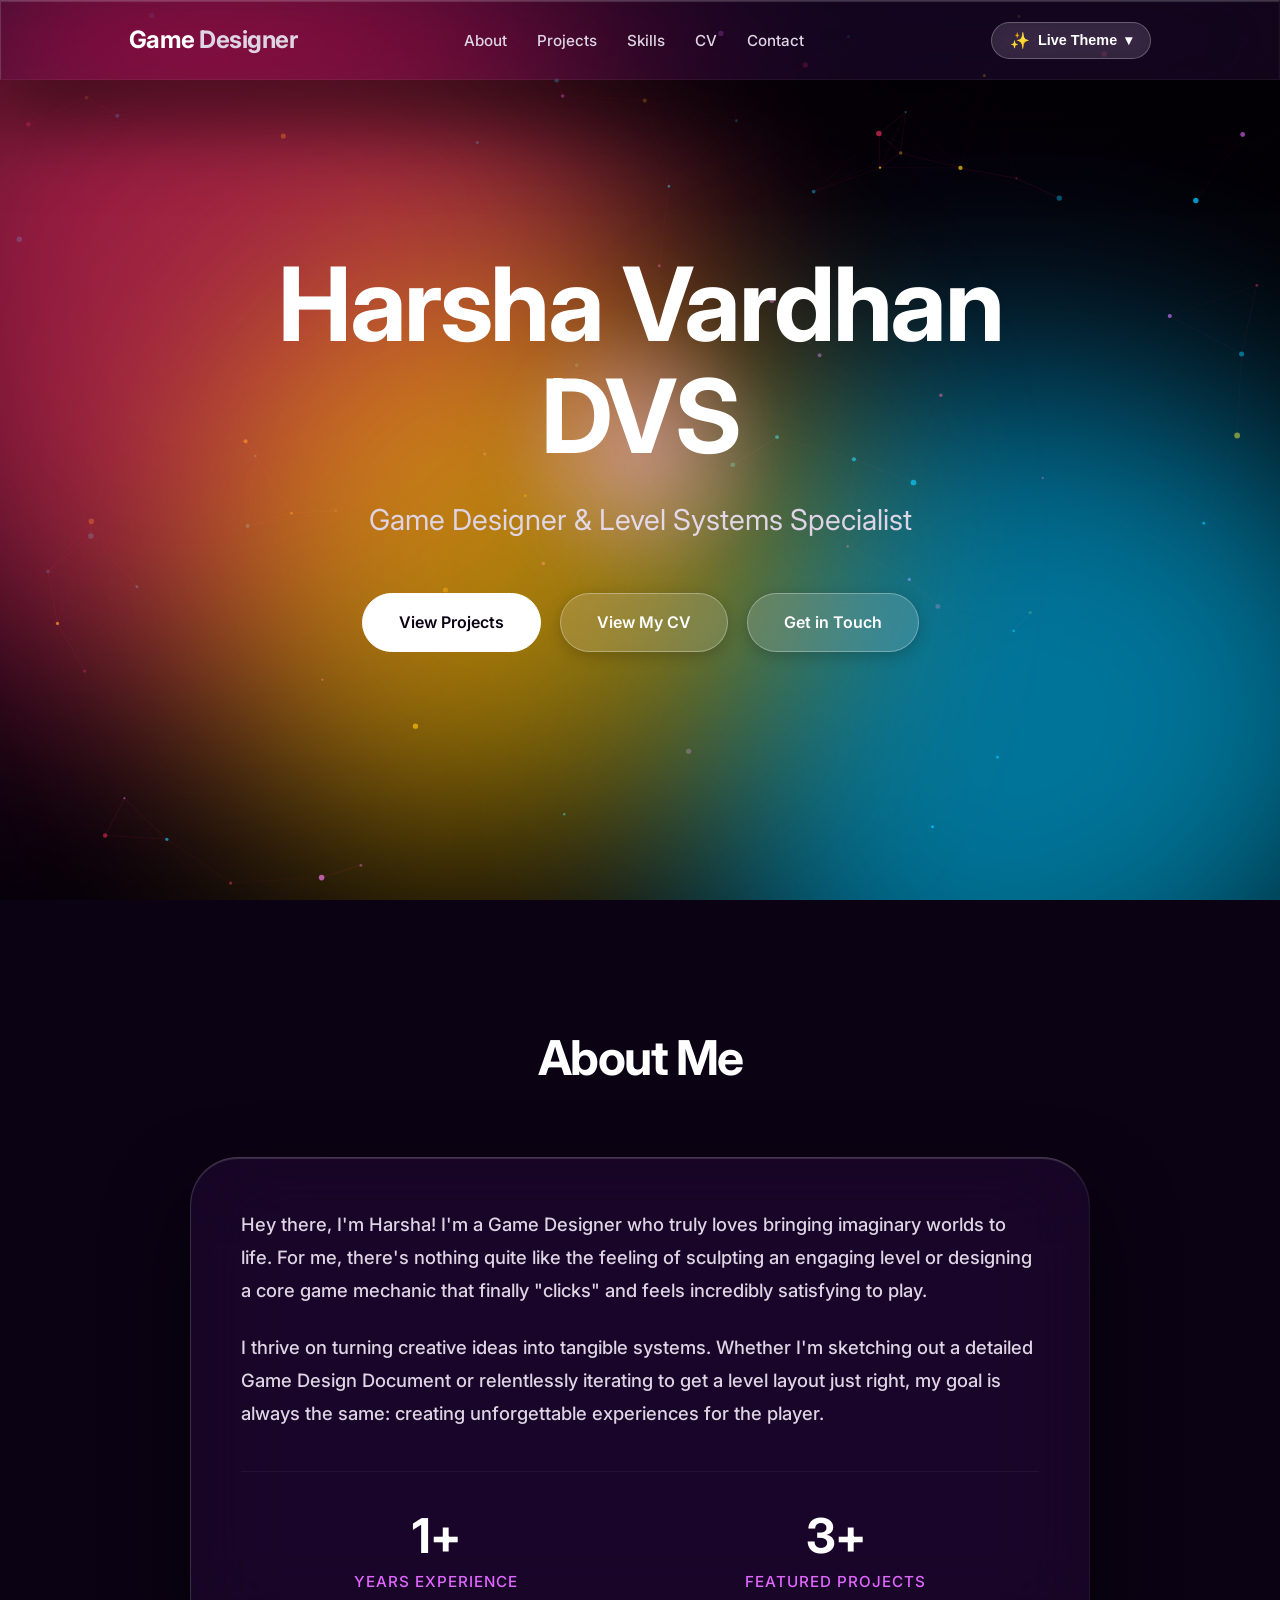
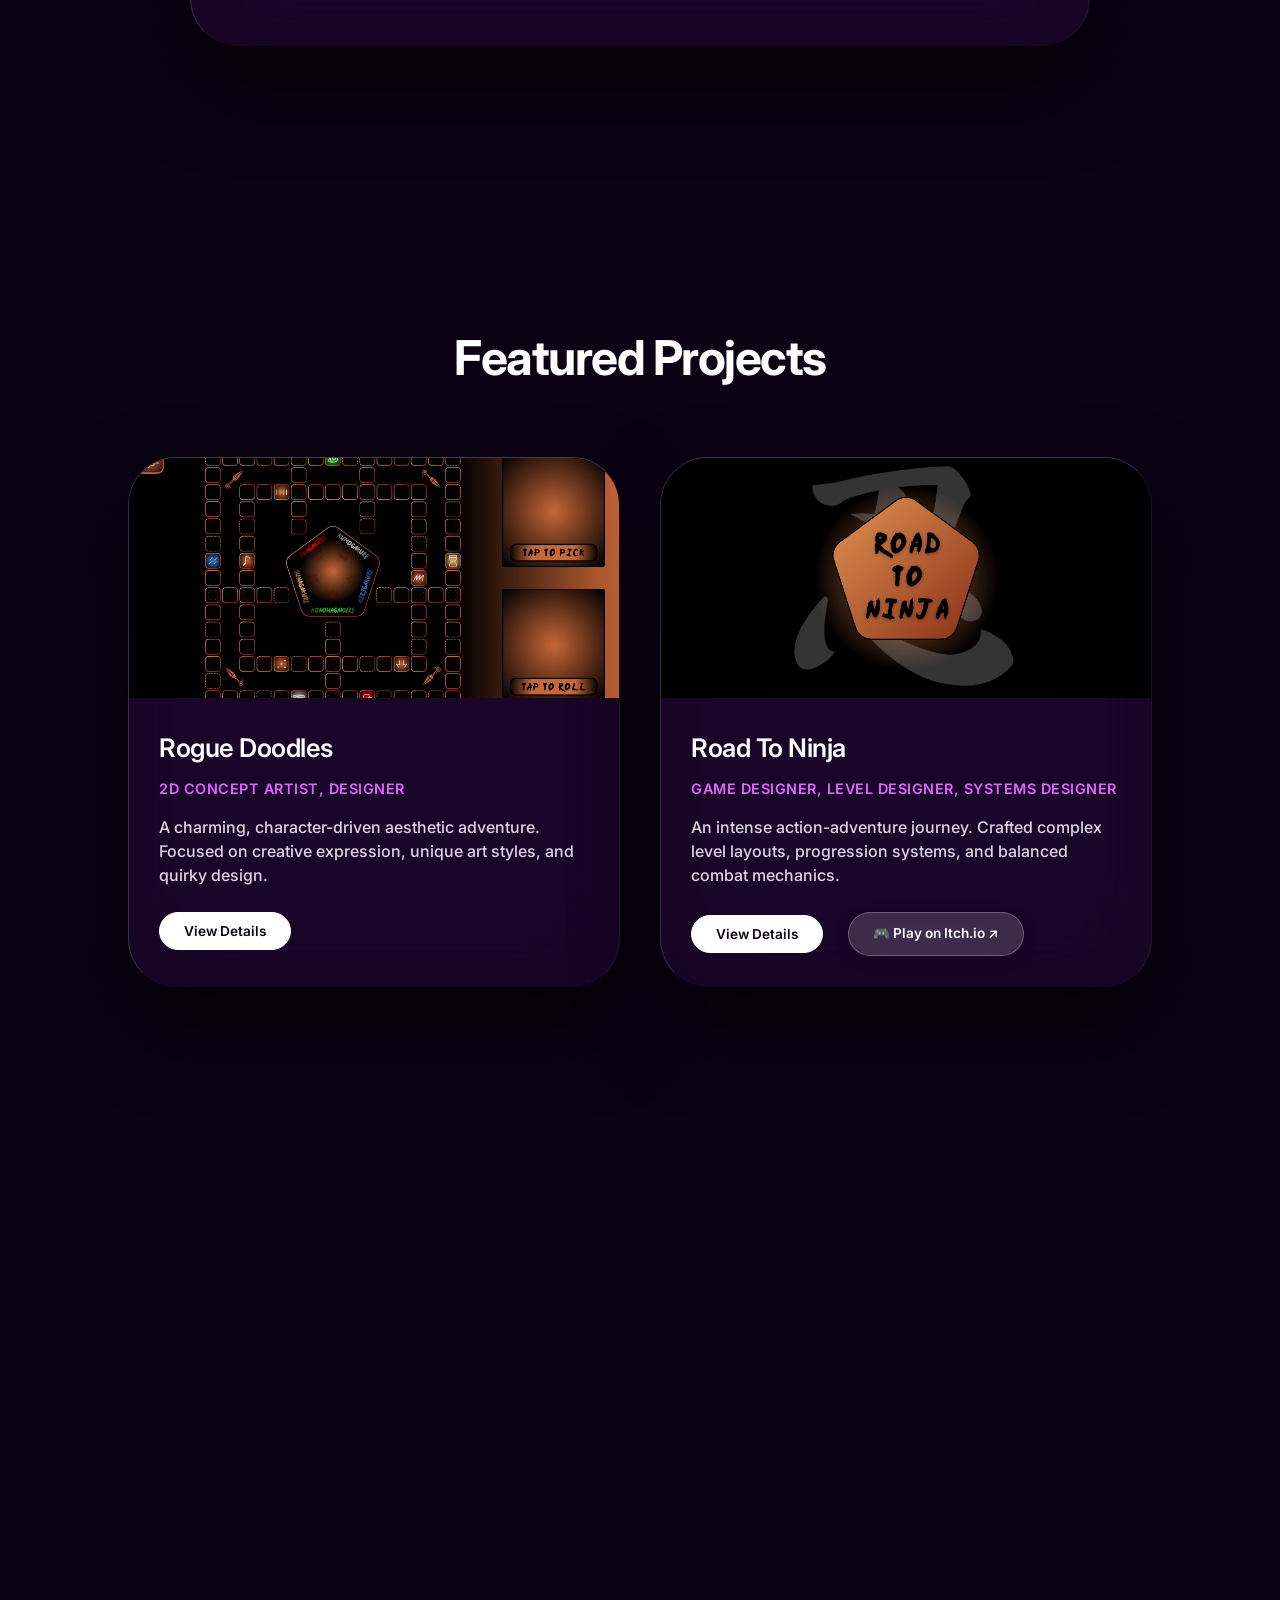
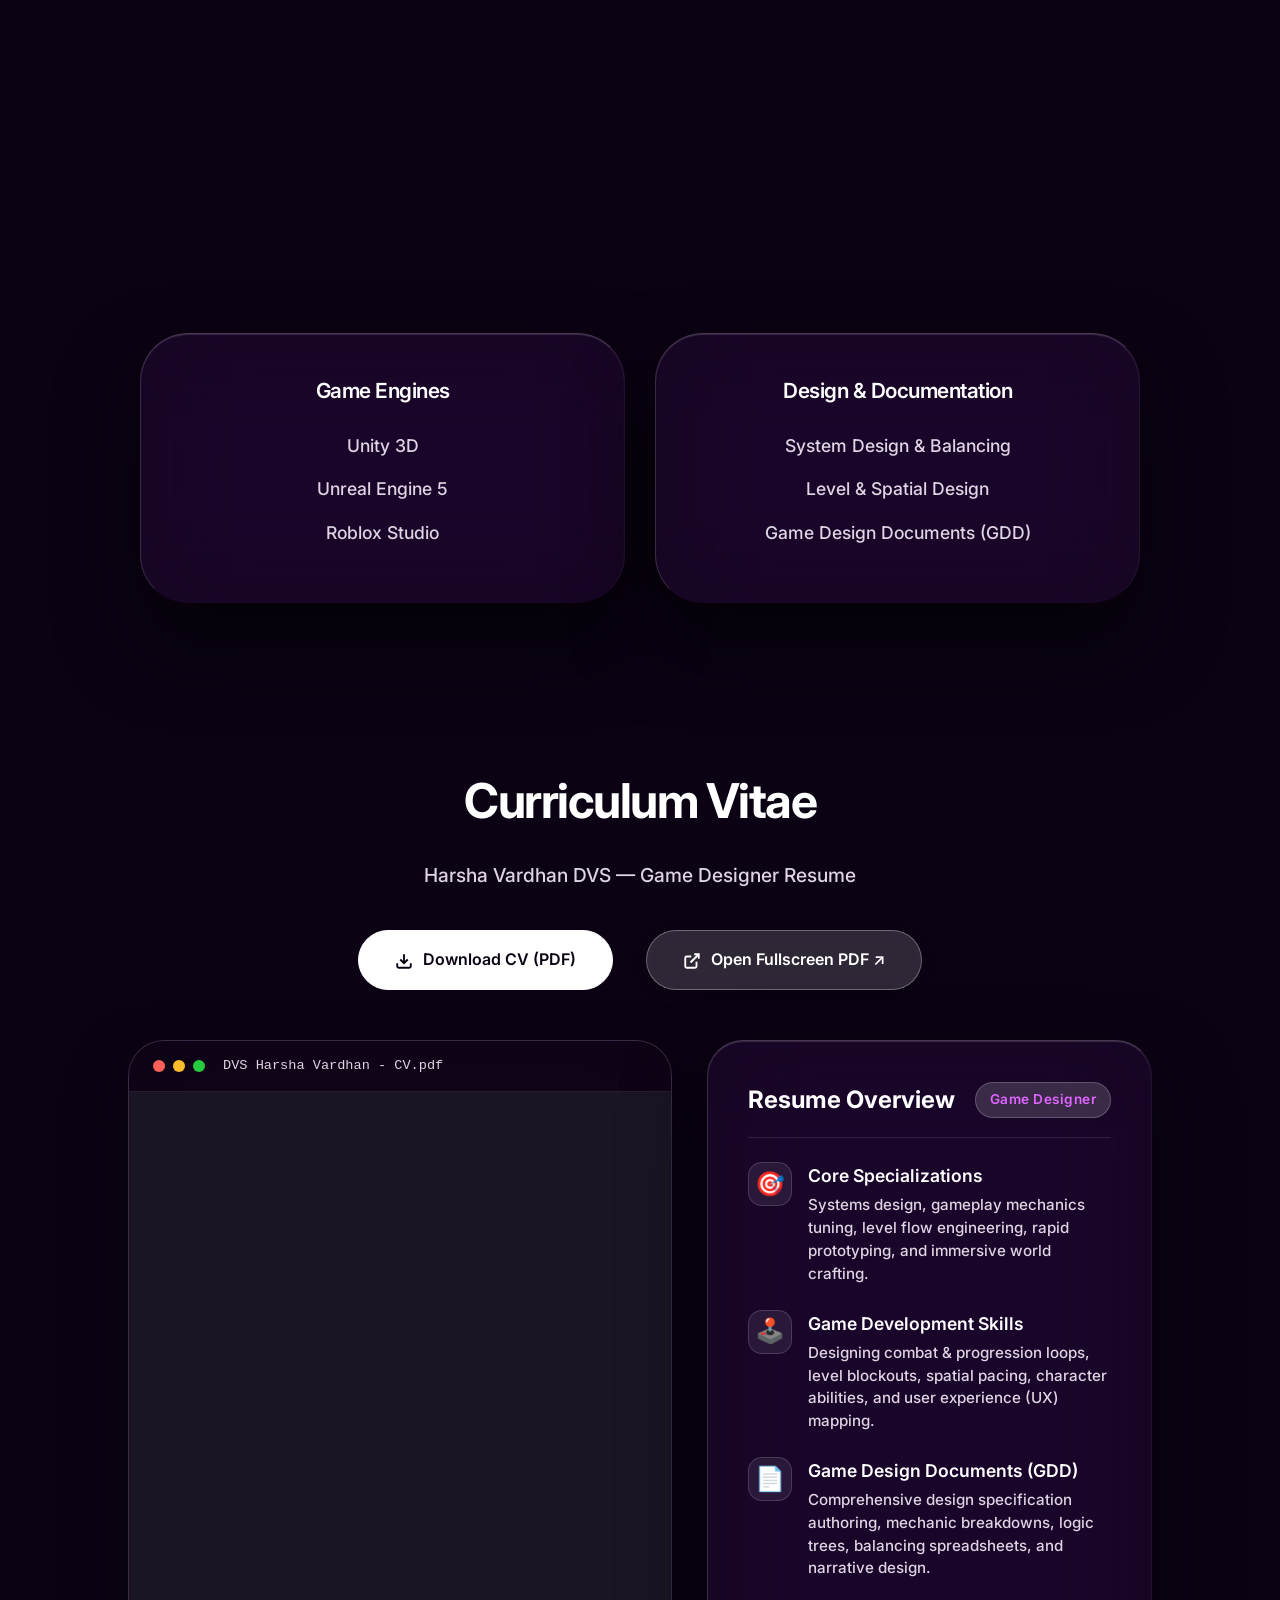
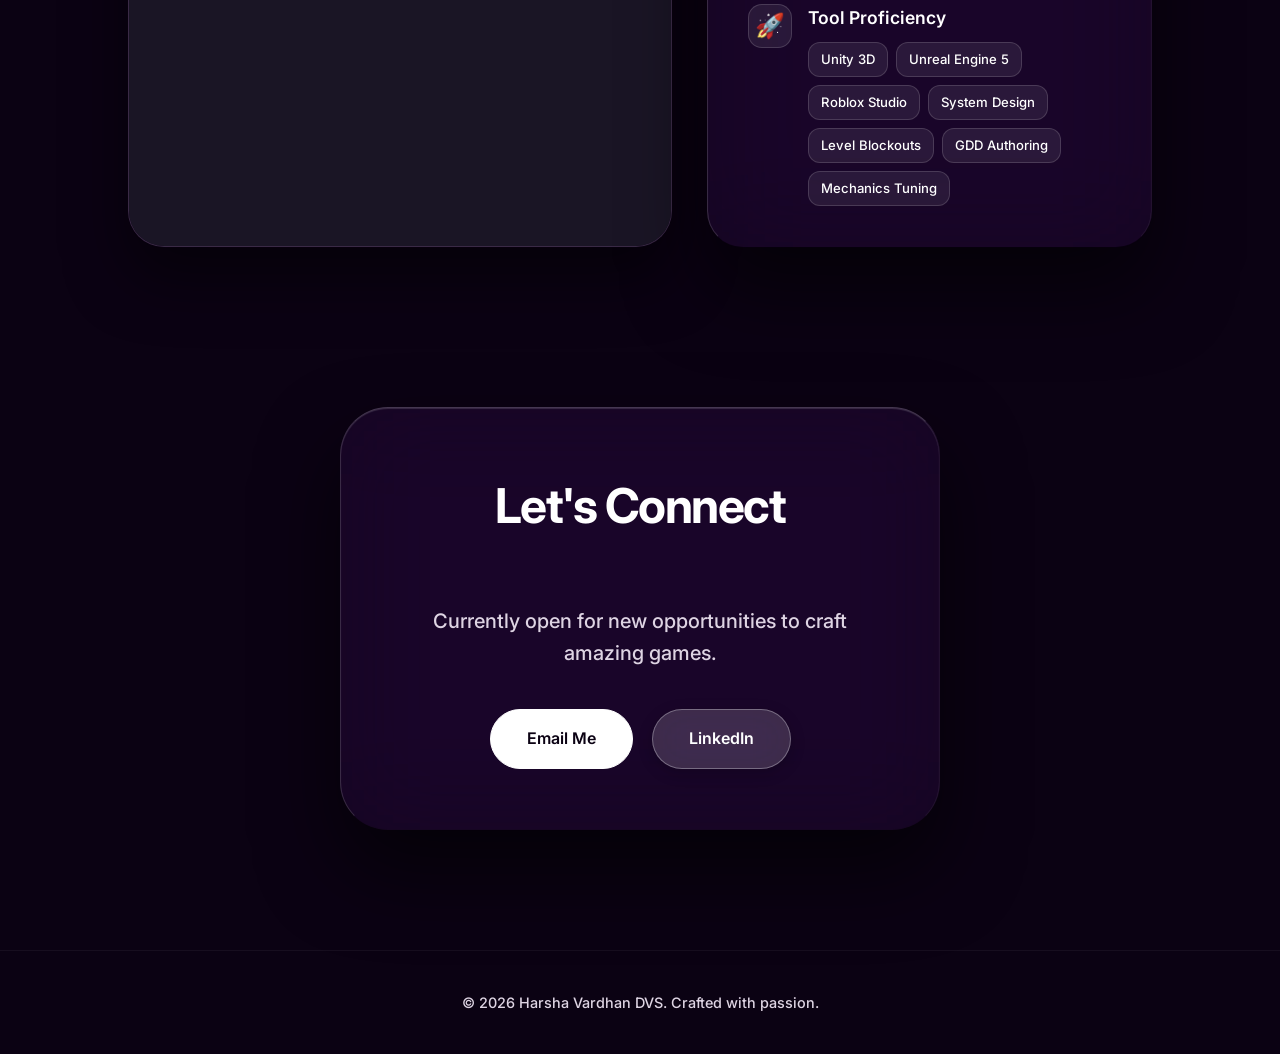
==== commit e426f8bc: "Add files via upload" ====
--- a/index.html
+++ b/index.html
@@ -3,17 +3,18 @@
 <head>
     <meta charset="UTF-8">
     <meta name="viewport" content="width=device-width, initial-scale=1.0">
-    <title>Harsha Vardhan DVS - Game Designer</title>
-    <meta name="description" content="Professional portfolio of a Game Designer & Developer.">
+    <title>Harsha Vardhan DVS - Game Designer Portfolio</title>
+    <meta name="description" content="Professional portfolio of Harsha Vardhan DVS, Game Designer & Developer.">
     <!-- Clean minimal typography -->
     <link rel="preconnect" href="https://fonts.googleapis.com">
     <link rel="preconnect" href="https://fonts.gstatic.com" crossorigin>
-    <link href="https://fonts.googleapis.com/css2?family=Inter:wght@200;300;400;500;600;700&display=swap" rel="stylesheet">
+    <link href="https://fonts.googleapis.com/css2?family=Inter:wght@200;300;400;500;600;700;800&display=swap" rel="stylesheet">
     <link rel="stylesheet" href="style.css">
 </head>
-<body>
-    <!-- Minimal Background -->
+<body data-theme="cosmic">
+    <!-- Dynamic Live Background Theme -->
     <div class="bg-abstract">
+        <canvas id="live-bg-canvas"></canvas>
         <div class="blob blob-1"></div>
         <div class="blob blob-2"></div>
         <div class="blob blob-3"></div>
@@ -27,8 +28,32 @@
                 <li><a href="#about">About</a></li>
                 <li><a href="#projects">Projects</a></li>
                 <li><a href="#skills">Skills</a></li>
+                <li><a href="#cv">CV</a></li>
                 <li><a href="#contact">Contact</a></li>
             </ul>
+            
+            <!-- Live Theme Selector -->
+            <div class="theme-switcher-wrapper">
+                <button class="theme-btn" id="themeToggleBtn" aria-label="Toggle Live Theme Menu" title="Switch Live Background Theme">
+                    <span class="theme-sparkle">✨</span>
+                    <span class="theme-text">Live Theme</span>
+                    <span class="theme-arrow">▾</span>
+                </button>
+                <div class="theme-dropdown" id="themeDropdown">
+                    <button class="theme-opt active" data-theme="cosmic">
+                        <span class="opt-badge cosmic-bg"></span> 🌌 Cosmic Aurora
+                    </button>
+                    <button class="theme-opt" data-theme="cyberpunk">
+                        <span class="opt-badge cyberpunk-bg"></span> ⚡ Cyberpunk Neon
+                    </button>
+                    <button class="theme-opt" data-theme="synthwave">
+                        <span class="opt-badge synthwave-bg"></span> 👾 Synthwave Sunset
+                    </button>
+                    <button class="theme-opt" data-theme="matrix">
+                        <span class="opt-badge matrix-bg"></span> 🟢 Matrix Arcade
+                    </button>
+                </div>
+            </div>
         </div>
     </nav>
 
@@ -38,9 +63,10 @@
         <section id="hero" class="hero-section">
             <div class="hero-content">
                 <h1 class="title">Harsha Vardhan DVS</h1>
-                <h2 class="subtitle">Game Designer &amp; crafting immersive worlds</h2>
+                <h2 class="subtitle">Game Designer &amp; Level Systems Specialist</h2>
                 <div class="hero-cta">
                     <a href="#projects" class="btn btn-primary">View Projects</a>
+                    <a href="#cv" class="btn btn-secondary">View My CV</a>
                     <a href="#contact" class="btn btn-secondary">Get in Touch</a>
                 </div>
             </div>
@@ -59,8 +85,8 @@
                             <span class="stat-label">Years Experience</span>
                         </div>
                         <div class="stat-item">
-                            <span class="stat-number">2</span>
-                            <span class="stat-label">Projects</span>
+                            <span class="stat-number">3+</span>
+                            <span class="stat-label">Featured Projects</span>
                         </div>
                     </div>
                 </div>
@@ -71,40 +97,58 @@
         <section id="projects" class="projects-section">
             <h2 class="section-title">Featured Projects</h2>
             <div class="projects-grid">
-                <!-- Project 1 -->
+                <!-- Project 1: Rogue Doodles -->
                 <div class="project-card glass reveal">
                     <div class="project-img">
-                        
+                        <img src="assets/Board.png" alt="Rogue Doodles">
                     </div>
                     <div class="project-info">
                         <h3>Rogue Doodles</h3>
                         <p class="project-role">2D Concept Artist, Designer</p>
                         <p class="project-desc">A charming, character-driven aesthetic adventure. Focused on creative expression, unique art styles, and quirky design.</p>
-                        <button onclick="openModal('modal-rogue')" class="btn btn-primary btn-sm">View Details</button>
-                    </div>
-                </div>
-                <!-- Project 2 -->
+                        <div class="project-card-actions">
+                            <button onclick="openModal('modal-rogue')" class="btn btn-primary btn-sm">View Details</button>
+                        </div>
+                    </div>
+                </div>
+
+                <!-- Project 2: Road To Ninja -->
                 <div class="project-card glass reveal" style="transition-delay: 0.1s;">
                     <div class="project-img">
-                        <img src="assets/image.png" alt="Road To Ninja">
+                        <a href="https://itiskiruhere.itch.io/road-to-ninja" target="_blank" rel="noopener noreferrer" title="Play Road to Ninja on Itch.io">
+                            <img src="assets/image.png" alt="Road To Ninja">
+                        </a>
                     </div>
                     <div class="project-info">
                         <h3>Road To Ninja</h3>
                         <p class="project-role">Game Designer, Level Designer, Systems Designer</p>
                         <p class="project-desc">An intense action-adventure journey. Crafted complex level layouts, progression systems, and balanced combat mechanics.</p>
-                        <button onclick="openModal('modal-ninja')" class="btn btn-primary btn-sm">View Details</button>
-                    </div>
-                </div>
-                <!-- Project 3 -->
+                        <div class="project-card-actions">
+                            <button onclick="openModal('modal-ninja')" class="btn btn-primary btn-sm">View Details</button>
+                            <a href="https://itiskiruhere.itch.io/road-to-ninja" target="_blank" rel="noopener noreferrer" class="btn btn-secondary btn-sm itch-btn">
+                                🎮 Play on Itch.io ↗
+                            </a>
+                        </div>
+                    </div>
+                </div>
+
+                <!-- Project 3: Roblox Platformer -->
                 <div class="project-card glass reveal" style="transition-delay: 0.2s;">
                     <div class="project-img">
-                        <img src="assets/Roblox%20Images/Screenshot%202026-10-07%20223259.png" alt="Roblox Platformer">
+                        <a href="https://ro.blox.com/Ebh5?af_dp=roblox%3A%2F%2Fnavigation%2Fgame_details%3FgameId%3D10434198708&af_web_dp=https%3A%2F%2Fwww.roblox.com%2Fgames%2F90443095246234" target="_blank" rel="noopener noreferrer" title="Play on Roblox">
+                            <img src="assets/Roblox%20Images/Screenshot%202026-10-07%20223259.png" alt="Roblox Platformer">
+                        </a>
                     </div>
                     <div class="project-info">
                         <h3>Roblox Platformer</h3>
                         <p class="project-role">Game Designer, Level Designer</p>
                         <p class="project-desc">A fast-paced platforming experience crafted in Roblox Studio. Designed engaging obstacle courses and dynamic mechanics.</p>
-                        <button onclick="openModal('modal-roblox')" class="btn btn-primary btn-sm">View Details</button>
+                        <div class="project-card-actions">
+                            <button onclick="openModal('modal-roblox')" class="btn btn-primary btn-sm">View Details</button>
+                            <a href="https://ro.blox.com/Ebh5?af_dp=roblox%3A%2F%2Fnavigation%2Fgame_details%3FgameId%3D10434198708&af_web_dp=https%3A%2F%2Fwww.roblox.com%2Fgames%2F90443095246234" target="_blank" rel="noopener noreferrer" class="btn btn-secondary btn-sm roblox-btn">
+                                🟥 Play on Roblox ↗
+                            </a>
+                        </div>
                     </div>
                 </div>
             </div>
@@ -112,23 +156,112 @@
 
         <!-- Skills Section -->
         <section id="skills" class="skills-section">
-            <h2 class="section-title reveal">Skills & Expertise</h2>
+            <h2 class="section-title reveal">Skills &amp; Expertise</h2>
             <div class="skills-container">
                 <div class="skills-category glass reveal" style="transition-delay: 0s;">
                     <h3>Game Engines</h3>
                     <ul class="skills-list">
                         <li>Unity 3D</li>
                         <li>Unreal Engine 5</li>
+                        <li>Roblox Studio</li>
                     </ul>
                 </div>
-                <!-- Programming tab removed -->
                 <div class="skills-category glass reveal" style="transition-delay: 0.1s;">
-                    <h3>Design & Documentation</h3>
+                    <h3>Design &amp; Documentation</h3>
                     <ul class="skills-list">
-                        <li>System Design</li>
-                        <li>Level Design</li>
-                        <li>Game Design Documents</li>
+                        <li>System Design &amp; Balancing</li>
+                        <li>Level &amp; Spatial Design</li>
+                        <li>Game Design Documents (GDD)</li>
                     </ul>
+                </div>
+            </div>
+        </section>
+
+        <!-- CV / Resume Section -->
+        <section id="cv" class="cv-section">
+            <div class="cv-container">
+                <h2 class="section-title reveal">Curriculum Vitae</h2>
+                <p class="cv-subtitle reveal">Harsha Vardhan DVS &mdash; Game Designer Resume</p>
+
+                <div class="cv-actions reveal">
+                    <a href="assets/DVS%20Harsha%20Vardhan%20-%20CV%20--1.pdf" download="DVS_Harsha_Vardhan_CV.pdf" class="btn btn-primary">
+                        <svg width="18" height="18" viewBox="0 0 24 24" fill="none" stroke="currentColor" stroke-width="2.5" style="vertical-align: middle; margin-right: 6px;"><path d="M21 15v4a2 2 0 0 1-2 2H5a2 2 0 0 1-2-2v-4"/><polyline points="7 10 12 15 17 10"/><line x1="12" y1="15" x2="12" y2="3"/></svg>
+                        Download CV (PDF)
+                    </a>
+                    <a href="assets/DVS%20Harsha%20Vardhan%20-%20CV%20--1.pdf" target="_blank" rel="noopener noreferrer" class="btn btn-secondary">
+                        <svg width="18" height="18" viewBox="0 0 24 24" fill="none" stroke="currentColor" stroke-width="2.5" style="vertical-align: middle; margin-right: 6px;"><path d="M18 13v6a2 2 0 0 1-2 2H5a2 2 0 0 1-2-2V8a2 2 0 0 1 2-2h6"/><polyline points="15 3 21 3 21 9"/><line x1="10" y1="14" x2="21" y2="3"/></svg>
+                        Open Fullscreen PDF ↗
+                    </a>
+                </div>
+
+                <div class="cv-grid">
+                    <!-- Left Column: Interactive PDF Embedded Viewer -->
+                    <div class="cv-preview-card glass reveal">
+                        <div class="cv-preview-header">
+                            <div class="cv-dots">
+                                <span class="dot red"></span>
+                                <span class="dot yellow"></span>
+                                <span class="dot green"></span>
+                            </div>
+                            <span class="cv-filename">DVS Harsha Vardhan - CV.pdf</span>
+                        </div>
+                        <div class="cv-embed-container">
+                            <iframe src="assets/DVS%20Harsha%20Vardhan%20-%20CV%20--1.pdf#toolbar=0" title="Harsha Vardhan CV PDF" width="100%" height="620px">
+                                <div class="pdf-fallback">
+                                    <p>Your browser doesn't support embedded PDFs.</p>
+                                    <a href="assets/DVS%20Harsha%20Vardhan%20-%20CV%20--1.pdf" target="_blank" class="btn btn-primary">Open CV PDF Document</a>
+                                </div>
+                            </iframe>
+                        </div>
+                    </div>
+
+                    <!-- Right Column: Interactive Resume Summary -->
+                    <div class="cv-summary-card glass reveal" style="transition-delay: 0.15s;">
+                        <div class="cv-summary-header">
+                            <h3>Resume Overview</h3>
+                            <span class="cv-badge">Game Designer</span>
+                        </div>
+
+                        <div class="cv-summary-block">
+                            <div class="cv-block-icon">🎯</div>
+                            <div class="cv-block-body">
+                                <h4>Core Specializations</h4>
+                                <p>Systems design, gameplay mechanics tuning, level flow engineering, rapid prototyping, and immersive world crafting.</p>
+                            </div>
+                        </div>
+
+                        <div class="cv-summary-block">
+                            <div class="cv-block-icon">🕹️</div>
+                            <div class="cv-block-body">
+                                <h4>Game Development Skills</h4>
+                                <p>Designing combat & progression loops, level blockouts, spatial pacing, character abilities, and user experience (UX) mapping.</p>
+                            </div>
+                        </div>
+
+                        <div class="cv-summary-block">
+                            <div class="cv-block-icon">📄</div>
+                            <div class="cv-block-body">
+                                <h4>Game Design Documents (GDD)</h4>
+                                <p>Comprehensive design specification authoring, mechanic breakdowns, logic trees, balancing spreadsheets, and narrative design.</p>
+                            </div>
+                        </div>
+
+                        <div class="cv-summary-block">
+                            <div class="cv-block-icon">🚀</div>
+                            <div class="cv-block-body">
+                                <h4>Tool Proficiency</h4>
+                                <div class="cv-tags-list">
+                                    <span class="cv-tag">Unity 3D</span>
+                                    <span class="cv-tag">Unreal Engine 5</span>
+                                    <span class="cv-tag">Roblox Studio</span>
+                                    <span class="cv-tag">System Design</span>
+                                    <span class="cv-tag">Level Blockouts</span>
+                                    <span class="cv-tag">GDD Authoring</span>
+                                    <span class="cv-tag">Mechanics Tuning</span>
+                                </div>
+                            </div>
+                        </div>
+                    </div>
                 </div>
             </div>
         </section>
@@ -149,6 +282,7 @@
     </footer>
 
     <!-- Modals -->
+    <!-- Modal 1: Rogue Doodles -->
     <div id="modal-rogue" class="modal-overlay" onclick="closeModal(event, 'modal-rogue')">
         <div class="modal-content glass">
             <span class="close-btn" onclick="closeModal(event, 'modal-rogue')">&times;</span>
@@ -175,12 +309,20 @@
         </div>
     </div>
 
+    <!-- Modal 2: Road to Ninja -->
     <div id="modal-ninja" class="modal-overlay" onclick="closeModal(event, 'modal-ninja')">
         <div class="modal-content glass">
             <span class="close-btn" onclick="closeModal(event, 'modal-ninja')">&times;</span>
-            <h2 class="section-title" style="margin-bottom: 20px;">Road To Ninja</h2>
+            <h2 class="section-title" style="margin-bottom: 15px;">Road To Ninja</h2>
             <p class="project-role" style="text-align: center;">Game Designer, Level Designer, Systems Designer</p>
             <p class="modal-desc" style="text-align: center;">An intense action-adventure journey. Crafted complex level layouts, progression systems, and balanced combat mechanics. Level design prioritized vertical movement flow and dynamic enemy encounters.</p>
+            
+            <div class="modal-cta-box" style="text-align: center; margin-bottom: 30px;">
+                <a href="https://itiskiruhere.itch.io/road-to-ninja" target="_blank" rel="noopener noreferrer" class="btn btn-primary itch-modal-btn">
+                    🎮 Play Road to Ninja on Itch.io ↗
+                </a>
+            </div>
+
             <div class="gallery-wrapper">
                 <button class="gallery-btn prev" onclick="scrollGallery(-1, this)">&lsaquo;</button>
                 <div class="modal-gallery">
@@ -197,12 +339,20 @@
         </div>
     </div>
 
+    <!-- Modal 3: Roblox Platformer -->
     <div id="modal-roblox" class="modal-overlay" onclick="closeModal(event, 'modal-roblox')">
         <div class="modal-content glass">
             <span class="close-btn" onclick="closeModal(event, 'modal-roblox')">&times;</span>
-            <h2 class="section-title" style="margin-bottom: 20px;">Roblox Platformer</h2>
+            <h2 class="section-title" style="margin-bottom: 15px;">Roblox Platformer</h2>
             <p class="project-role" style="text-align: center;">Game Designer, Level Designer</p>
-            <p class="modal-desc" style="text-align: center;">A fast-paced platforming experience crafted entirely within Roblox Studio. Detailed breakdown of level design, obstacle layout, and pacing to follow.</p>
+            <p class="modal-desc" style="text-align: center;">A fast-paced platforming experience crafted entirely within Roblox Studio. Detailed breakdown of level design, obstacle layout, and pacing.</p>
+            
+            <div class="modal-cta-box" style="text-align: center; margin-bottom: 30px;">
+                <a href="https://ro.blox.com/Ebh5?af_dp=roblox%3A%2F%2Fnavigation%2Fgame_details%3FgameId%3D10434198708&af_web_dp=https%3A%2F%2Fwww.roblox.com%2Fgames%2F90443095246234" target="_blank" rel="noopener noreferrer" class="btn btn-primary roblox-modal-btn">
+                    🟥 Play Experience on Roblox ↗
+                </a>
+            </div>
+
             <div class="gallery-wrapper">
                 <button class="gallery-btn prev" onclick="scrollGallery(-1, this)">&lsaquo;</button>
                 <div class="modal-gallery">
--- a/style.css
+++ b/style.css
@@ -6,6 +6,11 @@
     --text-main: #ffffff;
     --text-muted: #ded4e3;
     --apple-blue: #e066ff;
+    
+    /* Live Theme Blob Defaults */
+    --blob1-color: #ff3366;
+    --blob2-color: #00c3ff;
+    --blob3-color: #ffcc00;
     
     /* Perfect iOS Glass Formula */
     --glass-bg: rgba(45, 15, 65, 0.35); 
@@ -19,6 +24,43 @@
     --smooth-easing: cubic-bezier(0.16, 1, 0.3, 1); 
 }
 
+/* Live Theme Presets */
+body[data-theme="cosmic"] {
+    --bg-color: #0b0213;
+    --apple-blue: #e066ff;
+    --glass-bg: rgba(45, 15, 65, 0.35);
+    --blob1-color: #ff3366;
+    --blob2-color: #00c3ff;
+    --blob3-color: #ffcc00;
+}
+
+body[data-theme="cyberpunk"] {
+    --bg-color: #05050d;
+    --apple-blue: #00f0ff;
+    --glass-bg: rgba(15, 25, 55, 0.45);
+    --blob1-color: #ff0055;
+    --blob2-color: #00f0ff;
+    --blob3-color: #ffe600;
+}
+
+body[data-theme="synthwave"] {
+    --bg-color: #120318;
+    --apple-blue: #ff007f;
+    --glass-bg: rgba(50, 10, 50, 0.4);
+    --blob1-color: #ff4500;
+    --blob2-color: #9400d3;
+    --blob3-color: #ff8c00;
+}
+
+body[data-theme="matrix"] {
+    --bg-color: #02120a;
+    --apple-blue: #00ff88;
+    --glass-bg: rgba(10, 45, 25, 0.4);
+    --blob1-color: #00ff66;
+    --blob2-color: #0088ff;
+    --blob3-color: #00ffcc;
+}
+
 * {
     margin: 0;
     padding: 0;
@@ -30,13 +72,14 @@
 }
 
 body {
-    background-color: transparent;
+    background-color: var(--bg-color);
     color: var(--text-main);
     font-family: var(--font-body);
     font-weight: 500;
     overflow-x: hidden;
     line-height: 1.6;
     font-size: 1.05rem;
+    transition: background-color 0.8s ease;
 }
 
 /* Base purely black backdrop */
@@ -48,7 +91,18 @@
     height: 100vh;
     z-index: -2;
     overflow: hidden;
-    background: linear-gradient(135deg, #0b1021 0%, #1a0b2e 100%);
+    background: linear-gradient(135deg, var(--bg-color) 0%, #000000 100%);
+    transition: background 0.8s ease;
+}
+
+#live-bg-canvas {
+    position: absolute;
+    top: 0;
+    left: 0;
+    width: 100%;
+    height: 100%;
+    pointer-events: none;
+    z-index: -1;
 }
 
 /* Massive, vivid vibrant blobs so the frosted glass has something beautiful to refract */
@@ -59,12 +113,13 @@
     border-radius: 40% 60% 70% 30% / 40% 50% 60% 50%;
     animation: float 25s infinite alternate cubic-bezier(0.4, 0, 0.2, 1), morph 15s infinite ease-in-out;
     will-change: transform, border-radius; /* hardware acceleration for smoothness */
+    transition: background 0.8s ease;
 }
 
 .blob-1 {
     width: 60vw;
     height: 60vw;
-    background: #ff3366; /* Neon Pink */
+    background: var(--blob1-color); /* Theme Color 1 */
     top: -10%;
     left: -10%;
 }
@@ -72,7 +127,7 @@
 .blob-2 {
     width: 55vw;
     height: 55vw;
-    background: #00c3ff; /* Electric Blue */
+    background: var(--blob2-color); /* Theme Color 2 */
     bottom: -20%;
     right: -10%;
     animation-delay: -5s;
@@ -81,7 +136,7 @@
 .blob-3 {
     width: 45vw;
     height: 45vw;
-    background: #ffcc00; /* Vibrant Yellow/Orange */
+    background: var(--blob3-color); /* Theme Color 3 */
     top: 30%;
     left: 40%;
     transform: translateX(-50%);
@@ -670,6 +725,323 @@
     transform: scale(1.02);
 }
 
+/* Theme Switcher in Navbar */
+.theme-switcher-wrapper {
+    position: relative;
+    margin-left: 20px;
+}
+
+.theme-btn {
+    display: flex;
+    align-items: center;
+    gap: 8px;
+    padding: 8px 18px;
+    background: rgba(255, 255, 255, 0.12);
+    border: 1px solid rgba(255, 255, 255, 0.25);
+    border-radius: 30px;
+    color: var(--text-main);
+    font-size: 0.9rem;
+    font-weight: 600;
+    cursor: pointer;
+    backdrop-filter: blur(10px);
+    -webkit-backdrop-filter: blur(10px);
+    transition: all 0.3s var(--smooth-easing);
+}
+
+.theme-btn:hover {
+    background: rgba(255, 255, 255, 0.25);
+    border-color: rgba(255, 255, 255, 0.4);
+    transform: translateY(-1px);
+    box-shadow: 0 4px 15px rgba(255, 255, 255, 0.15);
+}
+
+.theme-sparkle {
+    font-size: 1rem;
+}
+
+.theme-dropdown {
+    position: absolute;
+    top: calc(100% + 12px);
+    right: 0;
+    width: 220px;
+    background: rgba(20, 10, 30, 0.92);
+    backdrop-filter: blur(25px);
+    -webkit-backdrop-filter: blur(25px);
+    border: 1px solid rgba(255, 255, 255, 0.2);
+    border-radius: 20px;
+    padding: 10px;
+    display: none;
+    flex-direction: column;
+    gap: 6px;
+    box-shadow: 0 20px 40px rgba(0, 0, 0, 0.7);
+    z-index: 500;
+    opacity: 0;
+    transform: translateY(-10px);
+    transition: opacity 0.3s ease, transform 0.3s ease;
+}
+
+.theme-dropdown.show {
+    display: flex;
+    opacity: 1;
+    transform: translateY(0);
+}
+
+.theme-opt {
+    display: flex;
+    align-items: center;
+    gap: 10px;
+    padding: 10px 14px;
+    background: transparent;
+    border: none;
+    border-radius: 12px;
+    color: var(--text-muted);
+    font-size: 0.88rem;
+    font-weight: 500;
+    cursor: pointer;
+    text-align: left;
+    transition: all 0.2s ease;
+}
+
+.theme-opt:hover, .theme-opt.active {
+    background: rgba(255, 255, 255, 0.15);
+    color: #ffffff;
+}
+
+.opt-badge {
+    width: 12px;
+    height: 12px;
+    border-radius: 50%;
+    display: inline-block;
+    flex-shrink: 0;
+}
+
+.cosmic-bg { background: linear-gradient(135deg, #ff3366, #00c3ff); }
+.cyberpunk-bg { background: linear-gradient(135deg, #ff0055, #00f0ff); }
+.synthwave-bg { background: linear-gradient(135deg, #ff4500, #9400d3); }
+.matrix-bg { background: linear-gradient(135deg, #00ff66, #0088ff); }
+
+/* Project Card Actions & Game Links */
+.project-card-actions {
+    display: flex;
+    gap: 10px;
+    flex-wrap: wrap;
+    align-items: center;
+    margin-top: 15px;
+}
+
+.itch-btn, .roblox-btn {
+    border-color: rgba(255, 255, 255, 0.25);
+    transition: all 0.3s var(--smooth-easing);
+}
+
+.itch-btn:hover {
+    background: #fa5c5c;
+    border-color: #fa5c5c;
+    color: #ffffff;
+    box-shadow: 0 6px 20px rgba(250, 92, 92, 0.4);
+    transform: scale(1.04);
+}
+
+.roblox-btn:hover {
+    background: #00a2ff;
+    border-color: #00a2ff;
+    color: #ffffff;
+    box-shadow: 0 6px 20px rgba(0, 162, 255, 0.4);
+    transform: scale(1.04);
+}
+
+.itch-modal-btn:hover {
+    background: #fa5c5c;
+    border-color: #fa5c5c;
+    box-shadow: 0 8px 25px rgba(250, 92, 92, 0.5);
+}
+
+.roblox-modal-btn:hover {
+    background: #00a2ff;
+    border-color: #00a2ff;
+    box-shadow: 0 8px 25px rgba(0, 162, 255, 0.5);
+}
+
+/* CV / Resume Section */
+.cv-section {
+    flex-direction: column;
+    min-height: auto;
+    padding: 100px 10%;
+}
+
+.cv-container {
+    max-width: 1250px;
+    width: 100%;
+}
+
+.cv-subtitle {
+    text-align: center;
+    color: var(--text-muted);
+    font-size: 1.2rem;
+    margin-top: -40px;
+    margin-bottom: 40px;
+}
+
+.cv-actions {
+    display: flex;
+    justify-content: center;
+    gap: 18px;
+    margin-bottom: 50px;
+    flex-wrap: wrap;
+}
+
+.cv-grid {
+    display: grid;
+    grid-template-columns: 1.1fr 0.9fr;
+    gap: 35px;
+    align-items: stretch;
+}
+
+.cv-preview-card {
+    border-radius: 36px;
+    overflow: hidden;
+    display: flex;
+    flex-direction: column;
+    box-shadow: 0 30px 60px rgba(0, 0, 0, 0.5);
+    border: 1px solid rgba(255, 255, 255, 0.15);
+}
+
+.cv-preview-header {
+    background: rgba(0, 0, 0, 0.4);
+    padding: 14px 24px;
+    display: flex;
+    align-items: center;
+    border-bottom: 1px solid rgba(255, 255, 255, 0.1);
+}
+
+.cv-dots {
+    display: flex;
+    gap: 8px;
+}
+
+.dot {
+    width: 12px;
+    height: 12px;
+    border-radius: 50%;
+}
+.dot.red { background-color: #ff5f56; }
+.dot.yellow { background-color: #ffbd2e; }
+.dot.green { background-color: #27c93f; }
+
+.cv-filename {
+    margin-left: 18px;
+    font-size: 0.85rem;
+    color: var(--text-muted);
+    font-family: monospace;
+}
+
+.cv-embed-container {
+    flex: 1;
+    min-height: 580px;
+    background: #1a1525;
+}
+
+.cv-embed-container iframe {
+    border: none;
+    display: block;
+    width: 100%;
+    height: 100%;
+    min-height: 600px;
+}
+
+.pdf-fallback {
+    padding: 40px;
+    text-align: center;
+    color: var(--text-muted);
+}
+
+.cv-summary-card {
+    border-radius: 36px;
+    padding: 40px;
+    display: flex;
+    flex-direction: column;
+    gap: 24px;
+}
+
+.cv-summary-header {
+    display: flex;
+    justify-content: space-between;
+    align-items: center;
+    border-bottom: 1px solid rgba(255, 255, 255, 0.1);
+    padding-bottom: 18px;
+}
+
+.cv-summary-header h3 {
+    font-size: 1.5rem;
+    font-weight: 700;
+}
+
+.cv-badge {
+    background: rgba(255, 255, 255, 0.15);
+    color: var(--apple-blue);
+    padding: 6px 14px;
+    border-radius: 20px;
+    font-size: 0.85rem;
+    font-weight: 600;
+    letter-spacing: 0.5px;
+    border: 1px solid rgba(255, 255, 255, 0.2);
+}
+
+.cv-summary-block {
+    display: flex;
+    gap: 16px;
+    align-items: flex-start;
+}
+
+.cv-block-icon {
+    font-size: 1.5rem;
+    background: rgba(255, 255, 255, 0.08);
+    width: 44px;
+    height: 44px;
+    border-radius: 14px;
+    display: flex;
+    align-items: center;
+    justify-content: center;
+    flex-shrink: 0;
+    border: 1px solid rgba(255, 255, 255, 0.15);
+}
+
+.cv-block-body h4 {
+    font-size: 1.1rem;
+    font-weight: 600;
+    margin-bottom: 4px;
+    color: var(--text-main);
+}
+
+.cv-block-body p {
+    font-size: 0.95rem;
+    color: var(--text-muted);
+    line-height: 1.5;
+}
+
+.cv-tags-list {
+    display: flex;
+    flex-wrap: wrap;
+    gap: 8px;
+    margin-top: 10px;
+}
+
+.cv-tag {
+    background: rgba(255, 255, 255, 0.08);
+    border: 1px solid rgba(255, 255, 255, 0.15);
+    padding: 6px 12px;
+    border-radius: 12px;
+    font-size: 0.82rem;
+    color: var(--text-main);
+    font-weight: 500;
+}
+
+@media (max-width: 1024px) {
+    .cv-grid {
+        grid-template-columns: 1fr;
+    }
+}
+
 @media (max-width: 768px) {
     .nav-links {
         display: none;
@@ -683,4 +1055,11 @@
         margin-left: 0;
         margin-top: 15px;
     }
-}
+    .theme-text {
+        display: none;
+    }
+    .theme-btn {
+        padding: 8px 12px;
+    }
+}
+
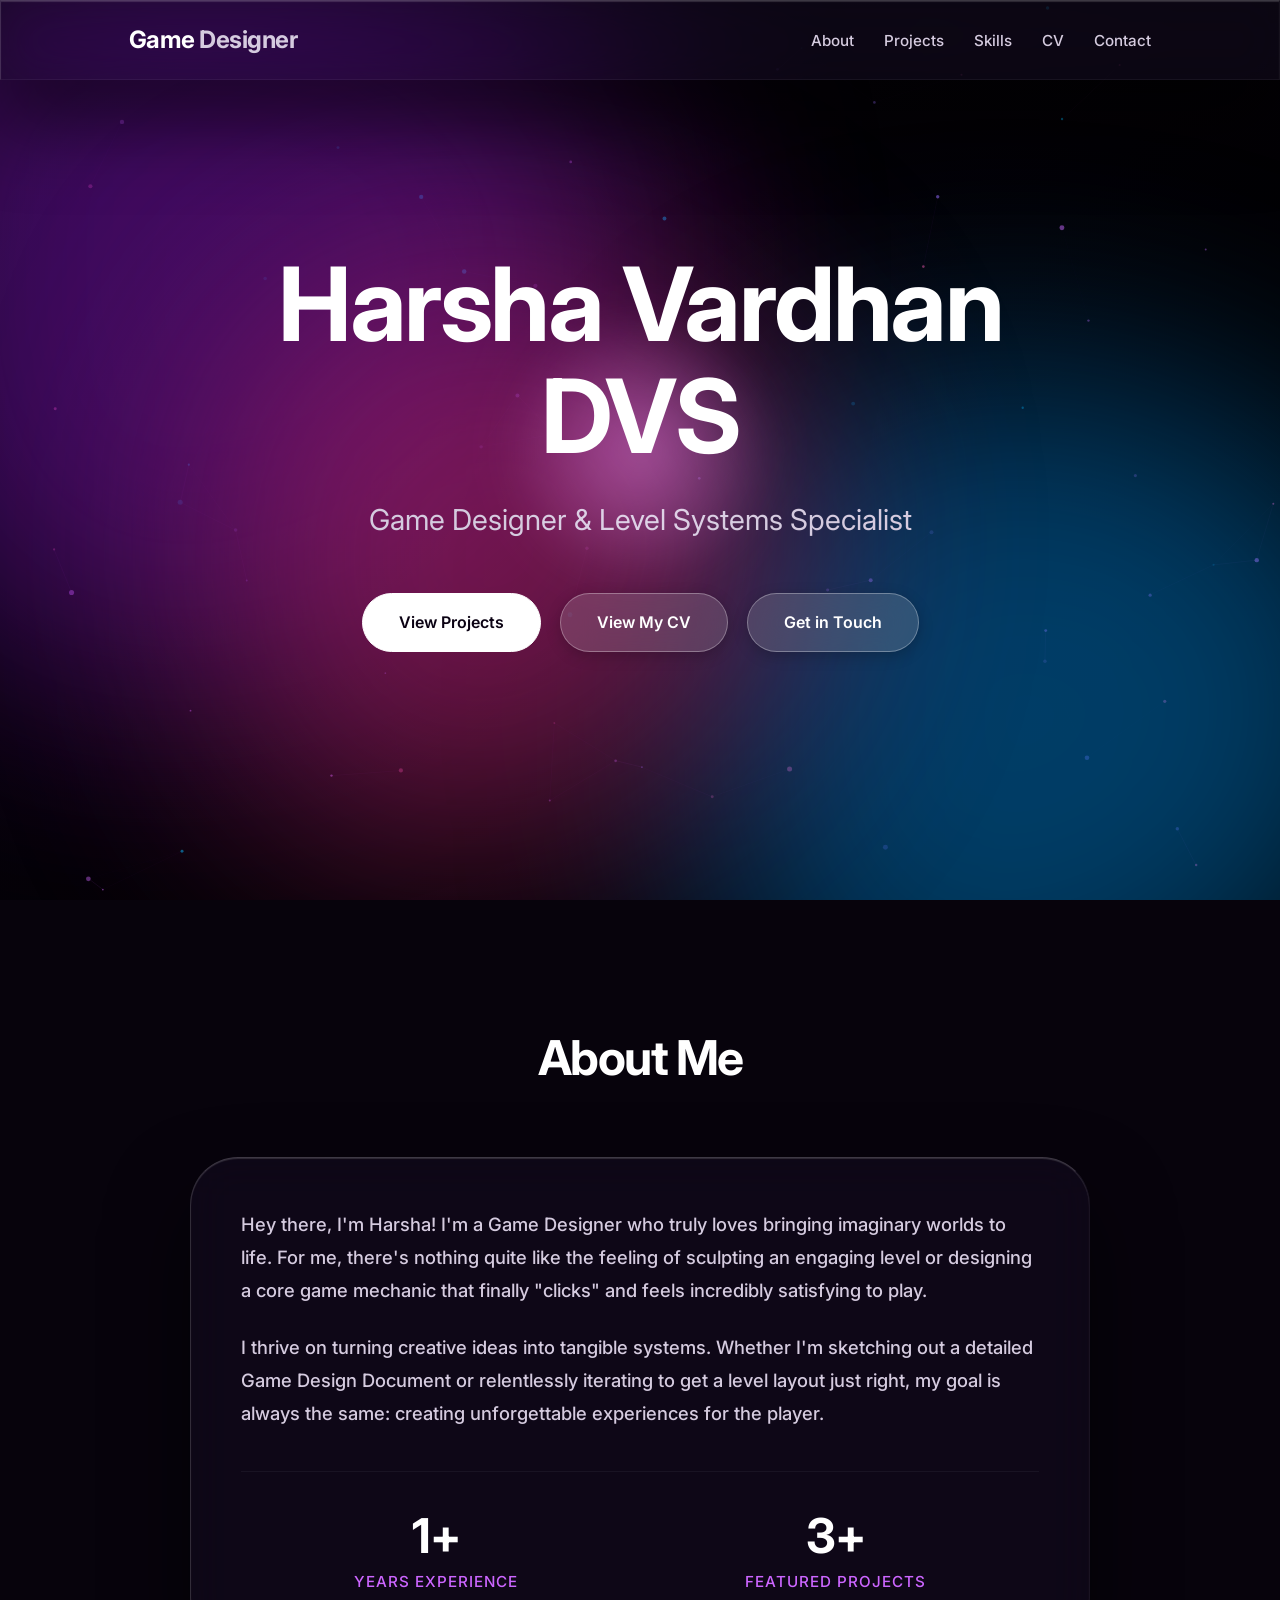
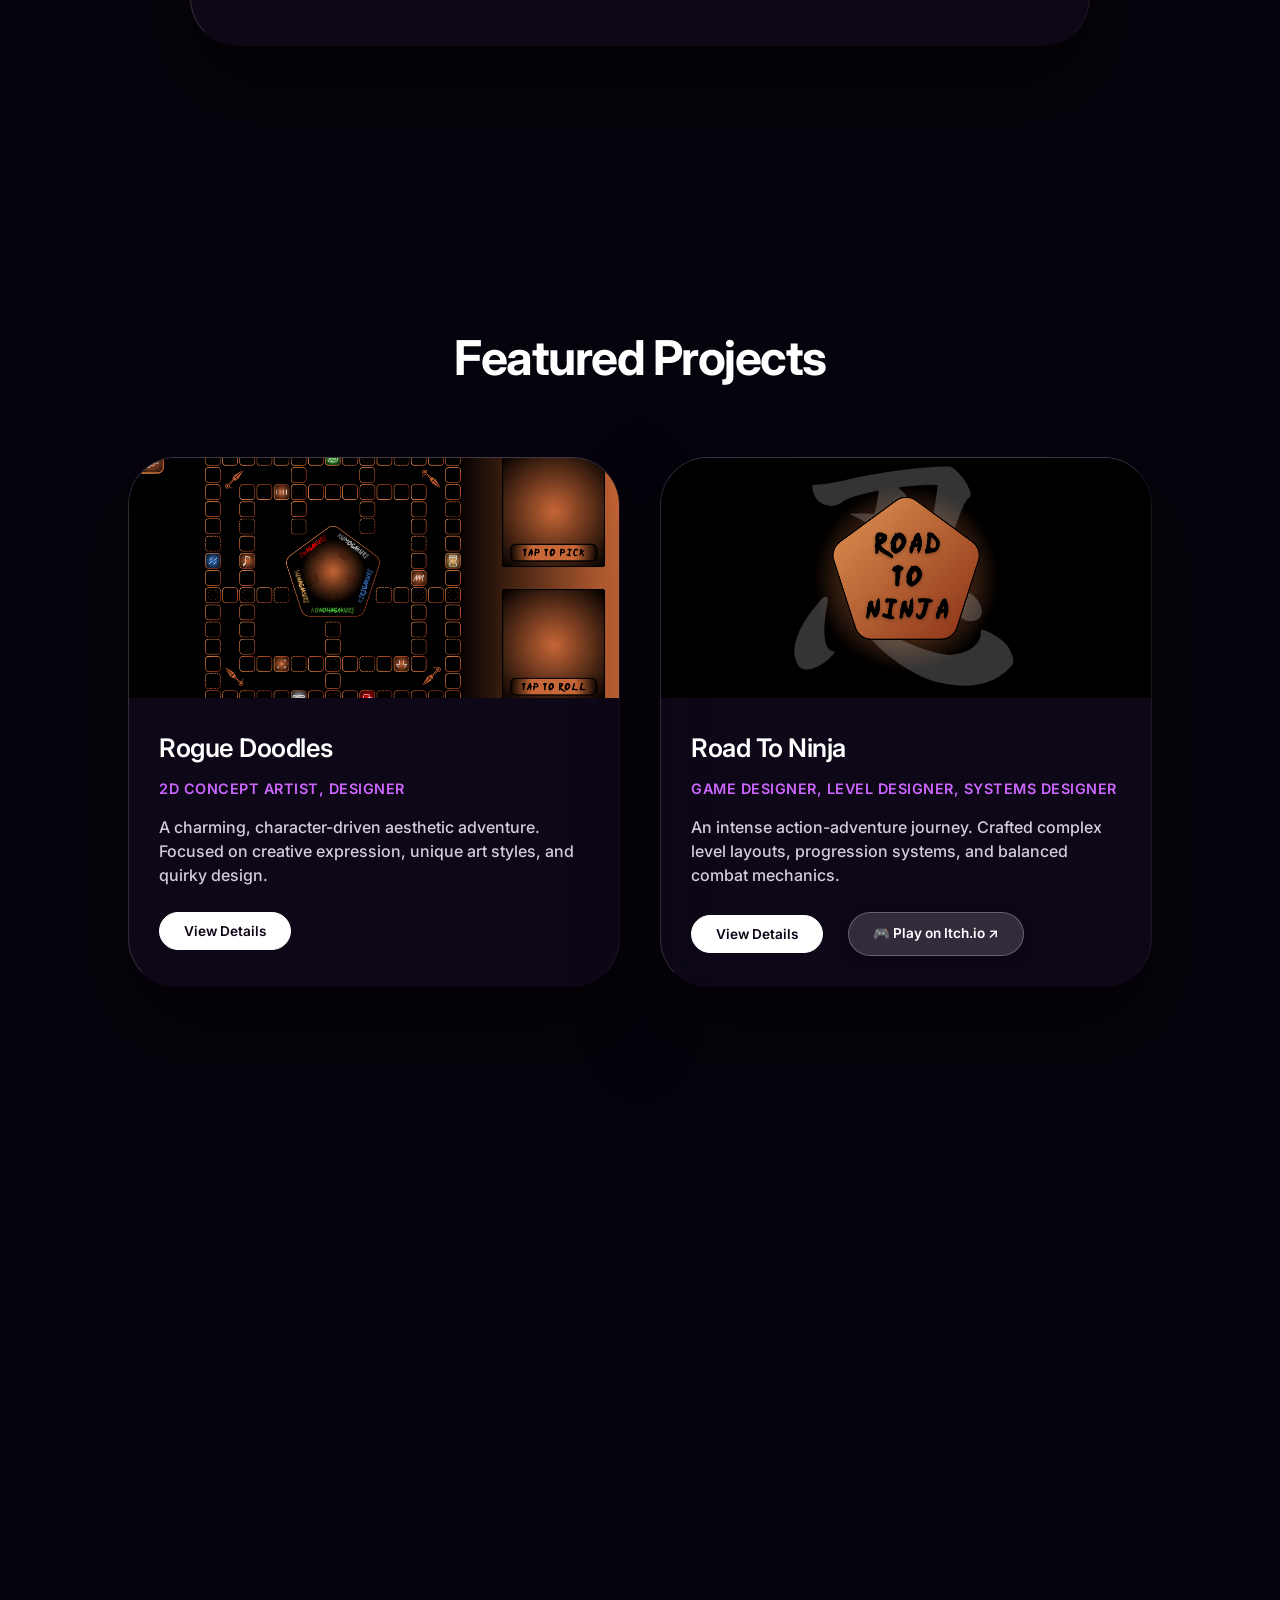
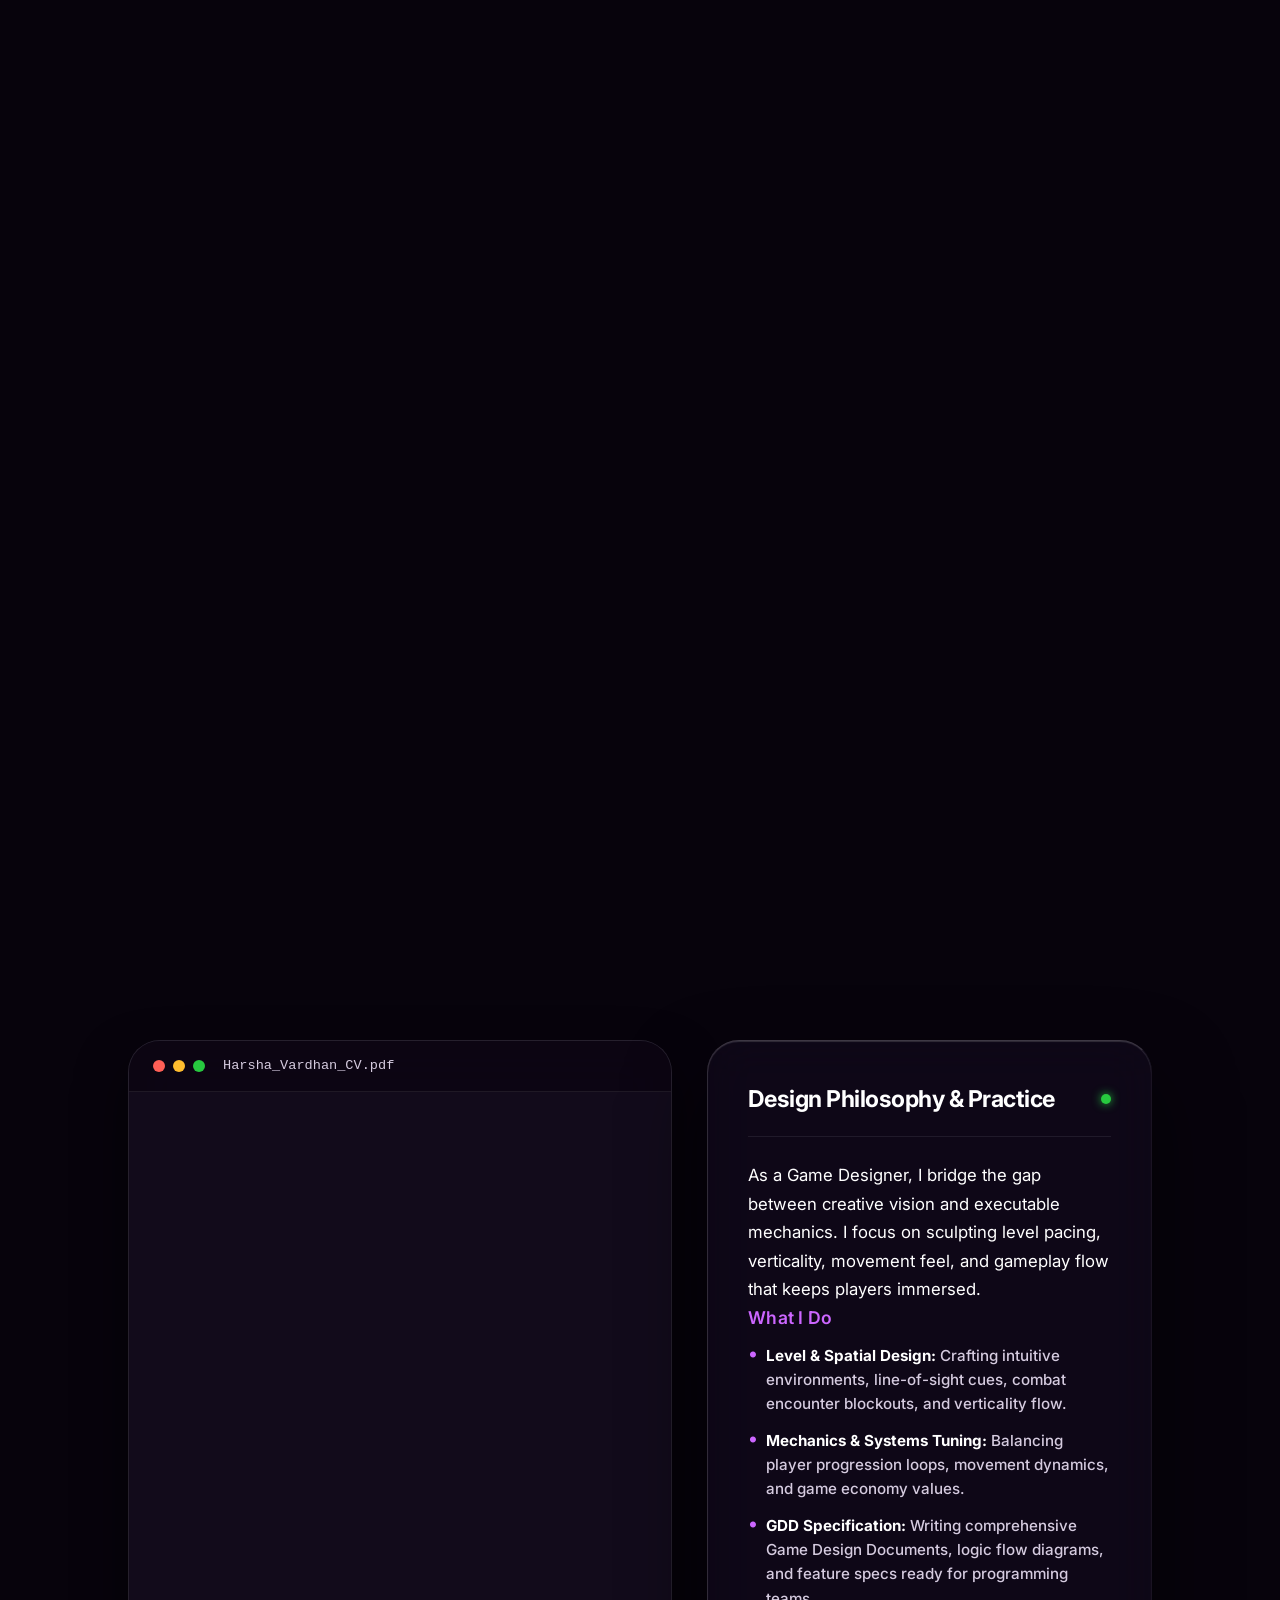
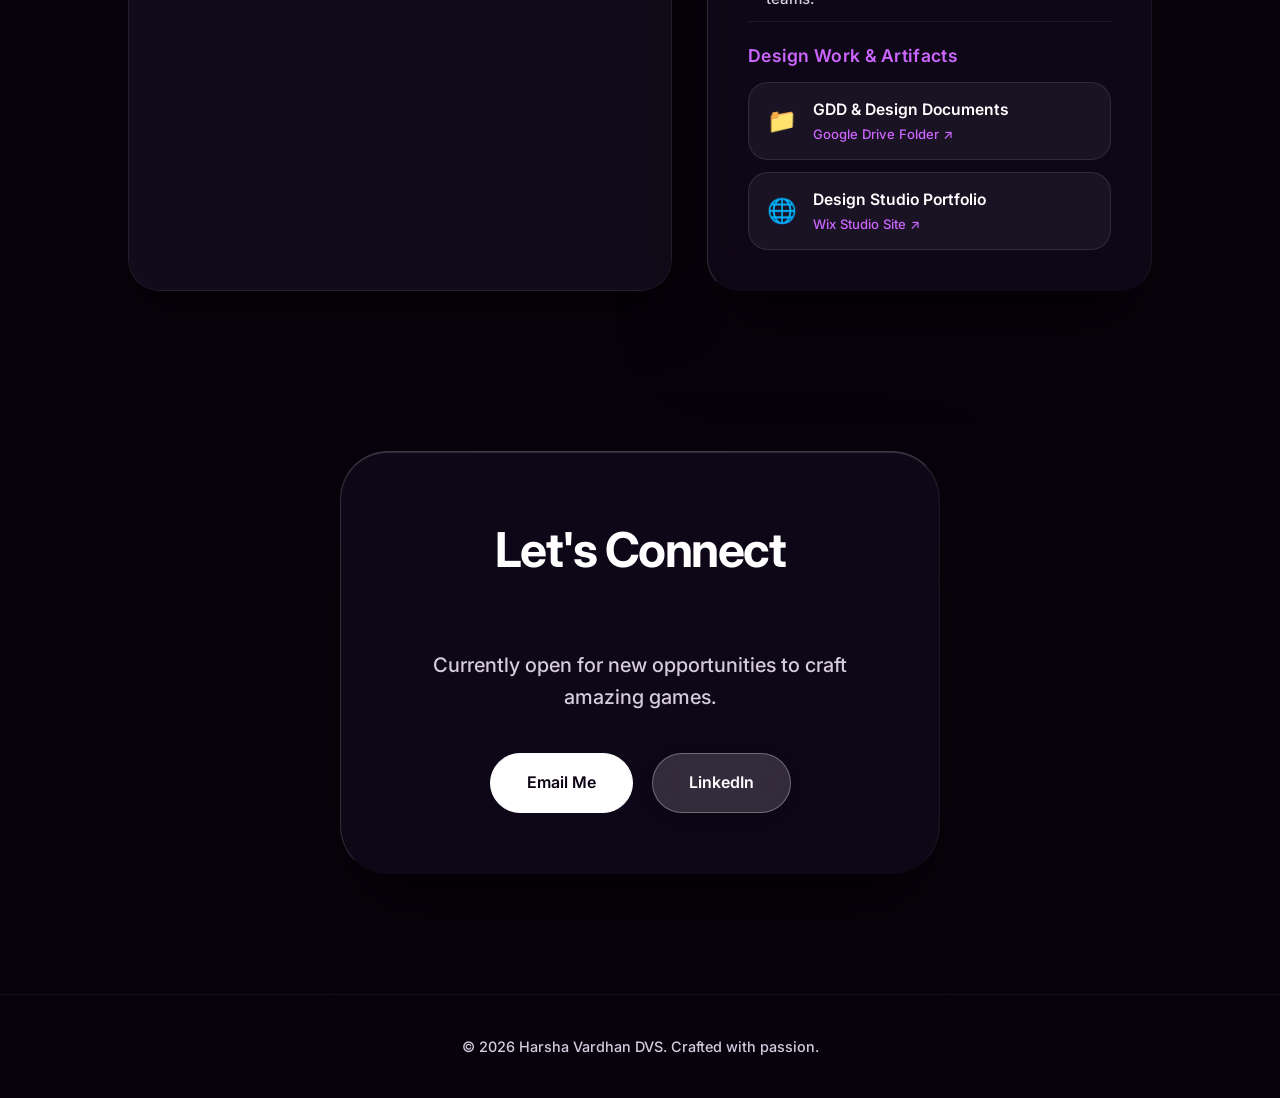
==== commit fde326cf: "Add files via upload" ====
--- a/index.html
+++ b/index.html
@@ -31,29 +31,6 @@
                 <li><a href="#cv">CV</a></li>
                 <li><a href="#contact">Contact</a></li>
             </ul>
-            
-            <!-- Live Theme Selector -->
-            <div class="theme-switcher-wrapper">
-                <button class="theme-btn" id="themeToggleBtn" aria-label="Toggle Live Theme Menu" title="Switch Live Background Theme">
-                    <span class="theme-sparkle">✨</span>
-                    <span class="theme-text">Live Theme</span>
-                    <span class="theme-arrow">▾</span>
-                </button>
-                <div class="theme-dropdown" id="themeDropdown">
-                    <button class="theme-opt active" data-theme="cosmic">
-                        <span class="opt-badge cosmic-bg"></span> 🌌 Cosmic Aurora
-                    </button>
-                    <button class="theme-opt" data-theme="cyberpunk">
-                        <span class="opt-badge cyberpunk-bg"></span> ⚡ Cyberpunk Neon
-                    </button>
-                    <button class="theme-opt" data-theme="synthwave">
-                        <span class="opt-badge synthwave-bg"></span> 👾 Synthwave Sunset
-                    </button>
-                    <button class="theme-opt" data-theme="matrix">
-                        <span class="opt-badge matrix-bg"></span> 🟢 Matrix Arcade
-                    </button>
-                </div>
-            </div>
         </div>
     </nav>
 
@@ -181,21 +158,21 @@
         <section id="cv" class="cv-section">
             <div class="cv-container">
                 <h2 class="section-title reveal">Curriculum Vitae</h2>
-                <p class="cv-subtitle reveal">Harsha Vardhan DVS &mdash; Game Designer Resume</p>
+                <p class="cv-subtitle reveal">Harsha Vardhan DVS &mdash; Game Designer &amp; Systems Developer</p>
 
                 <div class="cv-actions reveal">
                     <a href="assets/DVS%20Harsha%20Vardhan%20-%20CV%20--1.pdf" download="DVS_Harsha_Vardhan_CV.pdf" class="btn btn-primary">
                         <svg width="18" height="18" viewBox="0 0 24 24" fill="none" stroke="currentColor" stroke-width="2.5" style="vertical-align: middle; margin-right: 6px;"><path d="M21 15v4a2 2 0 0 1-2 2H5a2 2 0 0 1-2-2v-4"/><polyline points="7 10 12 15 17 10"/><line x1="12" y1="15" x2="12" y2="3"/></svg>
-                        Download CV (PDF)
+                        Download PDF CV
                     </a>
                     <a href="assets/DVS%20Harsha%20Vardhan%20-%20CV%20--1.pdf" target="_blank" rel="noopener noreferrer" class="btn btn-secondary">
                         <svg width="18" height="18" viewBox="0 0 24 24" fill="none" stroke="currentColor" stroke-width="2.5" style="vertical-align: middle; margin-right: 6px;"><path d="M18 13v6a2 2 0 0 1-2 2H5a2 2 0 0 1-2-2V8a2 2 0 0 1 2-2h6"/><polyline points="15 3 21 3 21 9"/><line x1="10" y1="14" x2="21" y2="3"/></svg>
-                        Open Fullscreen PDF ↗
+                        View Full PDF ↗
                     </a>
                 </div>
 
                 <div class="cv-grid">
-                    <!-- Left Column: Interactive PDF Embedded Viewer -->
+                    <!-- Left Column: Interactive PDF Preview Container -->
                     <div class="cv-preview-card glass reveal">
                         <div class="cv-preview-header">
                             <div class="cv-dots">
@@ -203,61 +180,56 @@
                                 <span class="dot yellow"></span>
                                 <span class="dot green"></span>
                             </div>
-                            <span class="cv-filename">DVS Harsha Vardhan - CV.pdf</span>
+                            <span class="cv-filename">Harsha_Vardhan_CV.pdf</span>
                         </div>
                         <div class="cv-embed-container">
                             <iframe src="assets/DVS%20Harsha%20Vardhan%20-%20CV%20--1.pdf#toolbar=0" title="Harsha Vardhan CV PDF" width="100%" height="620px">
                                 <div class="pdf-fallback">
-                                    <p>Your browser doesn't support embedded PDFs.</p>
-                                    <a href="assets/DVS%20Harsha%20Vardhan%20-%20CV%20--1.pdf" target="_blank" class="btn btn-primary">Open CV PDF Document</a>
+                                    <p>Your browser doesn't support direct PDF preview.</p>
+                                    <a href="assets/DVS%20Harsha%20Vardhan%20-%20CV%20--1.pdf" target="_blank" class="btn btn-primary">Open PDF Document</a>
                                 </div>
                             </iframe>
                         </div>
                     </div>
 
-                    <!-- Right Column: Interactive Resume Summary -->
+                    <!-- Right Column: Personal Design Overview & Artifacts -->
                     <div class="cv-summary-card glass reveal" style="transition-delay: 0.15s;">
-                        <div class="cv-summary-header">
-                            <h3>Resume Overview</h3>
-                            <span class="cv-badge">Game Designer</span>
-                        </div>
-
-                        <div class="cv-summary-block">
-                            <div class="cv-block-icon">🎯</div>
-                            <div class="cv-block-body">
-                                <h4>Core Specializations</h4>
-                                <p>Systems design, gameplay mechanics tuning, level flow engineering, rapid prototyping, and immersive world crafting.</p>
+                        <div class="cv-human-header">
+                            <h3>Design Philosophy &amp; Practice</h3>
+                            <span class="cv-status-dot"></span>
+                        </div>
+
+                        <div class="cv-human-content">
+                            <p class="cv-lead-text">
+                                As a Game Designer, I bridge the gap between creative vision and executable mechanics. I focus on sculpting level pacing, verticality, movement feel, and gameplay flow that keeps players immersed.
+                            </p>
+
+                            <div class="cv-craft-section">
+                                <h4>What I Do</h4>
+                                <ul class="cv-craft-list">
+                                    <li><strong>Level &amp; Spatial Design:</strong> Crafting intuitive environments, line-of-sight cues, combat encounter blockouts, and verticality flow.</li>
+                                    <li><strong>Mechanics &amp; Systems Tuning:</strong> Balancing player progression loops, movement dynamics, and game economy values.</li>
+                                    <li><strong>GDD Specification:</strong> Writing comprehensive Game Design Documents, logic flow diagrams, and feature specs ready for programming teams.</li>
+                                </ul>
                             </div>
-                        </div>
-
-                        <div class="cv-summary-block">
-                            <div class="cv-block-icon">🕹️</div>
-                            <div class="cv-block-body">
-                                <h4>Game Development Skills</h4>
-                                <p>Designing combat & progression loops, level blockouts, spatial pacing, character abilities, and user experience (UX) mapping.</p>
-                            </div>
-                        </div>
-
-                        <div class="cv-summary-block">
-                            <div class="cv-block-icon">📄</div>
-                            <div class="cv-block-body">
-                                <h4>Game Design Documents (GDD)</h4>
-                                <p>Comprehensive design specification authoring, mechanic breakdowns, logic trees, balancing spreadsheets, and narrative design.</p>
-                            </div>
-                        </div>
-
-                        <div class="cv-summary-block">
-                            <div class="cv-block-icon">🚀</div>
-                            <div class="cv-block-body">
-                                <h4>Tool Proficiency</h4>
-                                <div class="cv-tags-list">
-                                    <span class="cv-tag">Unity 3D</span>
-                                    <span class="cv-tag">Unreal Engine 5</span>
-                                    <span class="cv-tag">Roblox Studio</span>
-                                    <span class="cv-tag">System Design</span>
-                                    <span class="cv-tag">Level Blockouts</span>
-                                    <span class="cv-tag">GDD Authoring</span>
-                                    <span class="cv-tag">Mechanics Tuning</span>
+
+                            <div class="cv-links-box">
+                                <h4>Design Work &amp; Artifacts</h4>
+                                <div class="cv-links-grid">
+                                    <a href="https://drive.google.com/drive/folders/1a01lPfDSZuG6iUO0wMKKMNekWL6i9yDc" target="_blank" rel="noopener noreferrer" class="cv-artifact-link">
+                                        <div class="artifact-icon">📁</div>
+                                        <div class="artifact-info">
+                                            <span class="artifact-title">GDD &amp; Design Documents</span>
+                                            <span class="artifact-sub">Google Drive Folder ↗</span>
+                                        </div>
+                                    </a>
+                                    <a href="https://dvsharsha1024.wixstudio.com/portfolio" target="_blank" rel="noopener noreferrer" class="cv-artifact-link">
+                                        <div class="artifact-icon">🌐</div>
+                                        <div class="artifact-info">
+                                            <span class="artifact-title">Design Studio Portfolio</span>
+                                            <span class="artifact-sub">Wix Studio Site ↗</span>
+                                        </div>
+                                    </a>
                                 </div>
                             </div>
                         </div>
--- a/style.css
+++ b/style.css
@@ -1,64 +1,27 @@
 @charset "UTF-8";
 
-/* style.css - VisionOS / iOS 26 Premium Glassmorphism */
+/* style.css - Premium Glassmorphism & Ambient Live Theme */
 :root {
-    --bg-color: #0b0213;
+    --bg-color: #07030c;
     --text-main: #ffffff;
-    --text-muted: #ded4e3;
-    --apple-blue: #e066ff;
+    --text-muted: #d5cbdf;
+    --apple-blue: #cc66ff;
     
-    /* Live Theme Blob Defaults */
-    --blob1-color: #ff3366;
-    --blob2-color: #00c3ff;
-    --blob3-color: #ffcc00;
+    /* Eye-friendly Ambient Theme Lights */
+    --blob1-color: #661199;
+    --blob2-color: #0066aa;
+    --blob3-color: #aa2266;
     
-    /* Perfect iOS Glass Formula */
-    --glass-bg: rgba(45, 15, 65, 0.35); 
-    --glass-border: rgba(255, 255, 255, 0.15);
-    --blur-val: blur(50px) saturate(180%);
+    /* Refined Eye-Friendly Glass Formula */
+    --glass-bg: rgba(22, 14, 34, 0.48); 
+    --glass-border: rgba(255, 255, 255, 0.08);
+    --blur-val: blur(24px) saturate(140%);
     
     --font-heading: 'Inter', -apple-system, BlinkMacSystemFont, sans-serif;
     --font-body: 'Inter', -apple-system, BlinkMacSystemFont, sans-serif;
     
-    /* Apple smooth interactive transition curve */
+    /* Smooth interactive transition curve */
     --smooth-easing: cubic-bezier(0.16, 1, 0.3, 1); 
-}
-
-/* Live Theme Presets */
-body[data-theme="cosmic"] {
-    --bg-color: #0b0213;
-    --apple-blue: #e066ff;
-    --glass-bg: rgba(45, 15, 65, 0.35);
-    --blob1-color: #ff3366;
-    --blob2-color: #00c3ff;
-    --blob3-color: #ffcc00;
-}
-
-body[data-theme="cyberpunk"] {
-    --bg-color: #05050d;
-    --apple-blue: #00f0ff;
-    --glass-bg: rgba(15, 25, 55, 0.45);
-    --blob1-color: #ff0055;
-    --blob2-color: #00f0ff;
-    --blob3-color: #ffe600;
-}
-
-body[data-theme="synthwave"] {
-    --bg-color: #120318;
-    --apple-blue: #ff007f;
-    --glass-bg: rgba(50, 10, 50, 0.4);
-    --blob1-color: #ff4500;
-    --blob2-color: #9400d3;
-    --blob3-color: #ff8c00;
-}
-
-body[data-theme="matrix"] {
-    --bg-color: #02120a;
-    --apple-blue: #00ff88;
-    --glass-bg: rgba(10, 45, 25, 0.4);
-    --blob1-color: #00ff66;
-    --blob2-color: #0088ff;
-    --blob3-color: #00ffcc;
 }
 
 * {
@@ -725,101 +688,6 @@
     transform: scale(1.02);
 }
 
-/* Theme Switcher in Navbar */
-.theme-switcher-wrapper {
-    position: relative;
-    margin-left: 20px;
-}
-
-.theme-btn {
-    display: flex;
-    align-items: center;
-    gap: 8px;
-    padding: 8px 18px;
-    background: rgba(255, 255, 255, 0.12);
-    border: 1px solid rgba(255, 255, 255, 0.25);
-    border-radius: 30px;
-    color: var(--text-main);
-    font-size: 0.9rem;
-    font-weight: 600;
-    cursor: pointer;
-    backdrop-filter: blur(10px);
-    -webkit-backdrop-filter: blur(10px);
-    transition: all 0.3s var(--smooth-easing);
-}
-
-.theme-btn:hover {
-    background: rgba(255, 255, 255, 0.25);
-    border-color: rgba(255, 255, 255, 0.4);
-    transform: translateY(-1px);
-    box-shadow: 0 4px 15px rgba(255, 255, 255, 0.15);
-}
-
-.theme-sparkle {
-    font-size: 1rem;
-}
-
-.theme-dropdown {
-    position: absolute;
-    top: calc(100% + 12px);
-    right: 0;
-    width: 220px;
-    background: rgba(20, 10, 30, 0.92);
-    backdrop-filter: blur(25px);
-    -webkit-backdrop-filter: blur(25px);
-    border: 1px solid rgba(255, 255, 255, 0.2);
-    border-radius: 20px;
-    padding: 10px;
-    display: none;
-    flex-direction: column;
-    gap: 6px;
-    box-shadow: 0 20px 40px rgba(0, 0, 0, 0.7);
-    z-index: 500;
-    opacity: 0;
-    transform: translateY(-10px);
-    transition: opacity 0.3s ease, transform 0.3s ease;
-}
-
-.theme-dropdown.show {
-    display: flex;
-    opacity: 1;
-    transform: translateY(0);
-}
-
-.theme-opt {
-    display: flex;
-    align-items: center;
-    gap: 10px;
-    padding: 10px 14px;
-    background: transparent;
-    border: none;
-    border-radius: 12px;
-    color: var(--text-muted);
-    font-size: 0.88rem;
-    font-weight: 500;
-    cursor: pointer;
-    text-align: left;
-    transition: all 0.2s ease;
-}
-
-.theme-opt:hover, .theme-opt.active {
-    background: rgba(255, 255, 255, 0.15);
-    color: #ffffff;
-}
-
-.opt-badge {
-    width: 12px;
-    height: 12px;
-    border-radius: 50%;
-    display: inline-block;
-    flex-shrink: 0;
-}
-
-.cosmic-bg { background: linear-gradient(135deg, #ff3366, #00c3ff); }
-.cyberpunk-bg { background: linear-gradient(135deg, #ff0055, #00f0ff); }
-.synthwave-bg { background: linear-gradient(135deg, #ff4500, #9400d3); }
-.matrix-bg { background: linear-gradient(135deg, #00ff66, #0088ff); }
-
 /* Project Card Actions & Game Links */
 .project-card-actions {
     display: flex;
@@ -898,20 +766,20 @@
 }
 
 .cv-preview-card {
-    border-radius: 36px;
+    border-radius: 32px;
     overflow: hidden;
     display: flex;
     flex-direction: column;
-    box-shadow: 0 30px 60px rgba(0, 0, 0, 0.5);
-    border: 1px solid rgba(255, 255, 255, 0.15);
+    box-shadow: 0 25px 50px rgba(0, 0, 0, 0.55);
+    border: 1px solid rgba(255, 255, 255, 0.1);
 }
 
 .cv-preview-header {
-    background: rgba(0, 0, 0, 0.4);
+    background: rgba(12, 6, 18, 0.6);
     padding: 14px 24px;
     display: flex;
     align-items: center;
-    border-bottom: 1px solid rgba(255, 255, 255, 0.1);
+    border-bottom: 1px solid rgba(255, 255, 255, 0.08);
 }
 
 .cv-dots {
@@ -938,7 +806,7 @@
 .cv-embed-container {
     flex: 1;
     min-height: 580px;
-    background: #1a1525;
+    background: #120b1b;
 }
 
 .cv-embed-container iframe {
@@ -955,85 +823,131 @@
     color: var(--text-muted);
 }
 
+/* Hand-crafted Human CV Section */
 .cv-summary-card {
-    border-radius: 36px;
+    border-radius: 32px;
     padding: 40px;
     display: flex;
     flex-direction: column;
     gap: 24px;
 }
 
-.cv-summary-header {
+.cv-human-header {
     display: flex;
     justify-content: space-between;
     align-items: center;
-    border-bottom: 1px solid rgba(255, 255, 255, 0.1);
+    border-bottom: 1px solid rgba(255, 255, 255, 0.08);
     padding-bottom: 18px;
 }
 
-.cv-summary-header h3 {
-    font-size: 1.5rem;
+.cv-human-header h3 {
+    font-size: 1.45rem;
     font-weight: 700;
-}
-
-.cv-badge {
-    background: rgba(255, 255, 255, 0.15);
-    color: var(--apple-blue);
-    padding: 6px 14px;
-    border-radius: 20px;
-    font-size: 0.85rem;
-    font-weight: 600;
-    letter-spacing: 0.5px;
-    border: 1px solid rgba(255, 255, 255, 0.2);
-}
-
-.cv-summary-block {
-    display: flex;
-    gap: 16px;
-    align-items: flex-start;
-}
-
-.cv-block-icon {
-    font-size: 1.5rem;
-    background: rgba(255, 255, 255, 0.08);
-    width: 44px;
-    height: 44px;
-    border-radius: 14px;
-    display: flex;
-    align-items: center;
-    justify-content: center;
-    flex-shrink: 0;
-    border: 1px solid rgba(255, 255, 255, 0.15);
-}
-
-.cv-block-body h4 {
+    letter-spacing: -0.5px;
+}
+
+.cv-status-dot {
+    width: 10px;
+    height: 10px;
+    background-color: #27c93f;
+    border-radius: 50%;
+    box-shadow: 0 0 10px #27c93f;
+}
+
+.cv-lead-text {
+    font-size: 1.05rem;
+    color: var(--text-main);
+    line-height: 1.7;
+    font-weight: 400;
+}
+
+.cv-craft-section h4, .cv-links-box h4 {
     font-size: 1.1rem;
     font-weight: 600;
-    margin-bottom: 4px;
-    color: var(--text-main);
-}
-
-.cv-block-body p {
+    margin-bottom: 12px;
+    color: var(--apple-blue);
+    letter-spacing: 0.3px;
+}
+
+.cv-craft-list {
+    list-style: none;
+    display: flex;
+    flex-direction: column;
+    gap: 12px;
+}
+
+.cv-craft-list li {
     font-size: 0.95rem;
     color: var(--text-muted);
-    line-height: 1.5;
-}
-
-.cv-tags-list {
-    display: flex;
-    flex-wrap: wrap;
-    gap: 8px;
+    line-height: 1.6;
+    padding-left: 18px;
+    position: relative;
+}
+
+.cv-craft-list li::before {
+    content: "•";
+    position: absolute;
+    left: 0;
+    color: var(--apple-blue);
+    font-size: 1.2rem;
+    line-height: 1;
+}
+
+.cv-craft-list strong {
+    color: var(--text-main);
+}
+
+.cv-links-box {
     margin-top: 10px;
-}
-
-.cv-tag {
-    background: rgba(255, 255, 255, 0.08);
-    border: 1px solid rgba(255, 255, 255, 0.15);
-    padding: 6px 12px;
-    border-radius: 12px;
+    padding-top: 20px;
+    border-top: 1px solid rgba(255, 255, 255, 0.08);
+}
+
+.cv-links-grid {
+    display: flex;
+    flex-direction: column;
+    gap: 12px;
+}
+
+.cv-artifact-link {
+    display: flex;
+    align-items: center;
+    gap: 16px;
+    padding: 14px 18px;
+    background: rgba(255, 255, 255, 0.05);
+    border: 1px solid rgba(255, 255, 255, 0.1);
+    border-radius: 20px;
+    text-decoration: none;
+    color: var(--text-main);
+    transition: all 0.3s var(--smooth-easing);
+}
+
+.cv-artifact-link:hover {
+    background: rgba(255, 255, 255, 0.12);
+    border-color: rgba(255, 255, 255, 0.25);
+    transform: translateY(-2px);
+    box-shadow: 0 10px 25px rgba(0, 0, 0, 0.4);
+}
+
+.artifact-icon {
+    font-size: 1.5rem;
+}
+
+.artifact-info {
+    display: flex;
+    flex-direction: column;
+}
+
+.artifact-title {
+    font-size: 0.98rem;
+    font-weight: 600;
+    color: var(--text-main);
+}
+
+.artifact-sub {
     font-size: 0.82rem;
-    color: var(--text-main);
-    font-weight: 500;
+    color: var(--apple-blue);
+    margin-top: 2px;
 }
 
 @media (max-width: 1024px) {
@@ -1055,11 +969,6 @@
         margin-left: 0;
         margin-top: 15px;
     }
-    .theme-text {
-        display: none;
-    }
-    .theme-btn {
-        padding: 8px 12px;
-    }
-}
-
+}
+
+
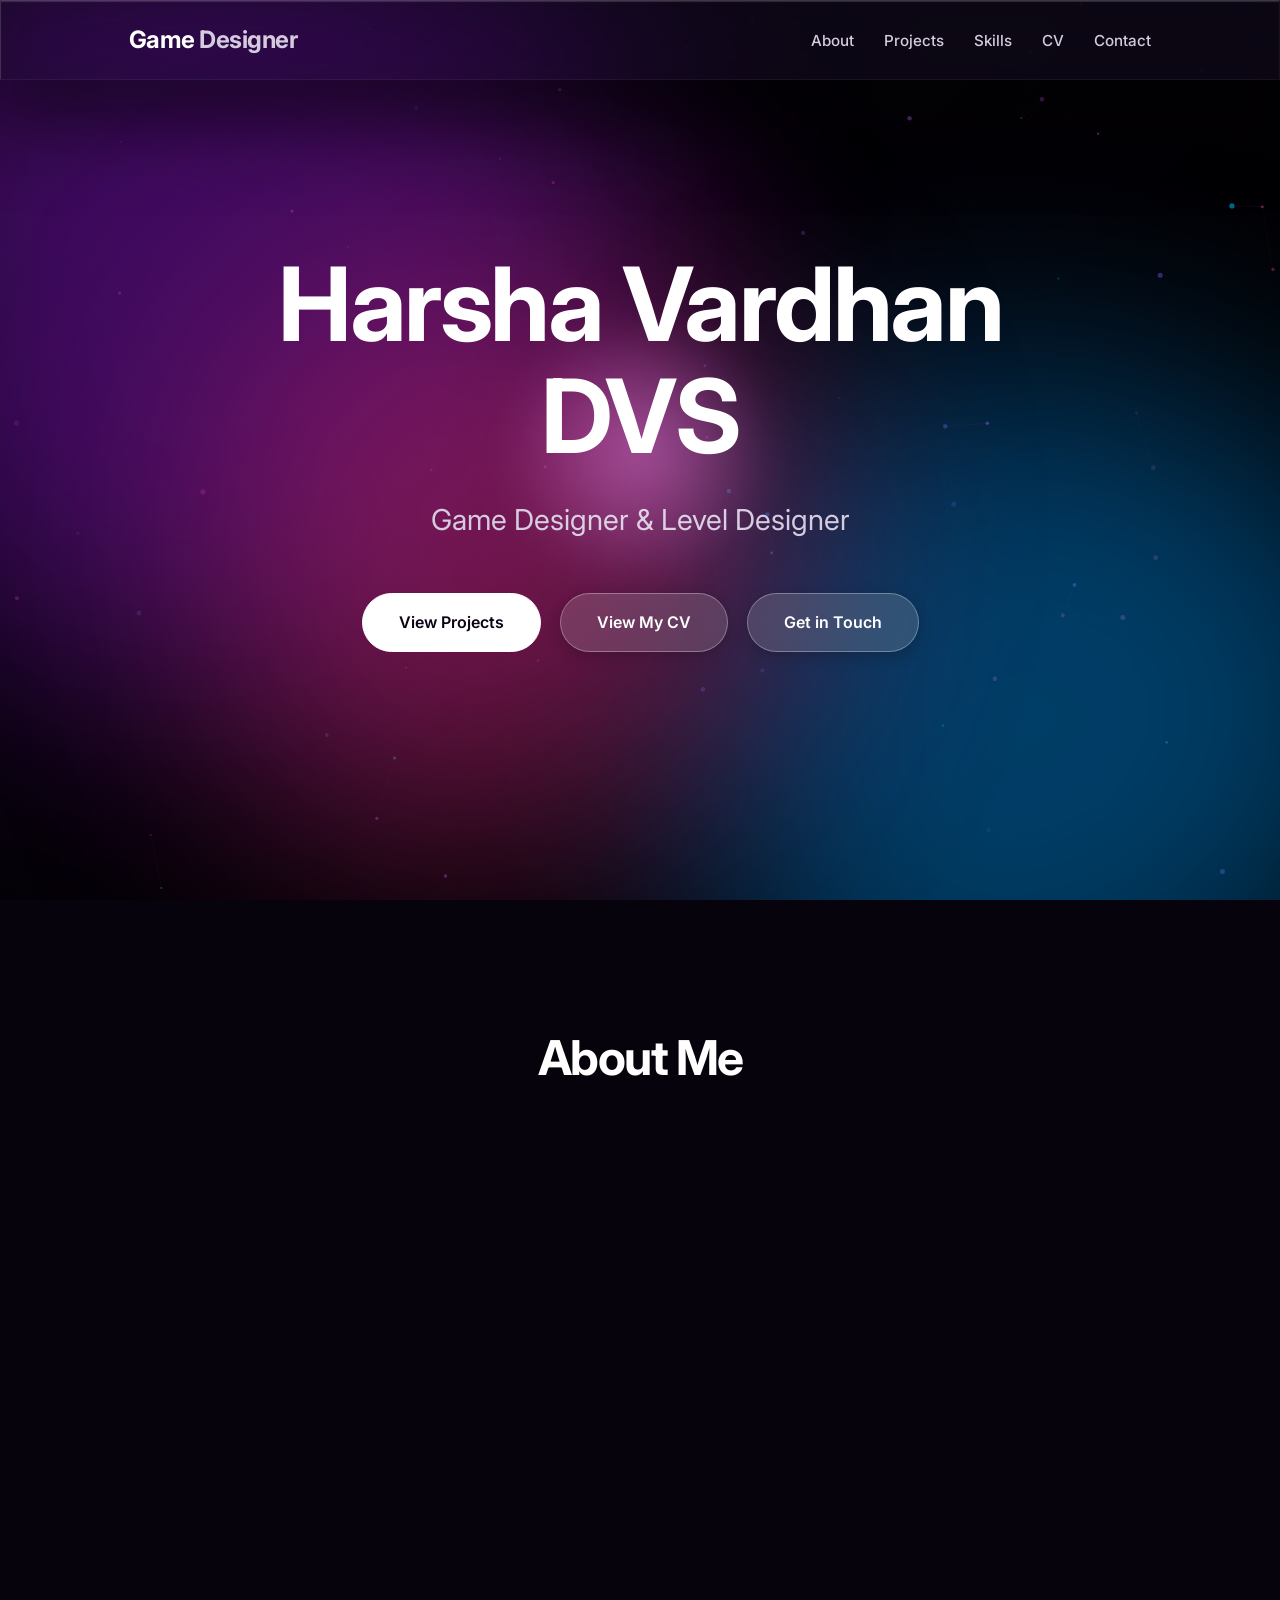
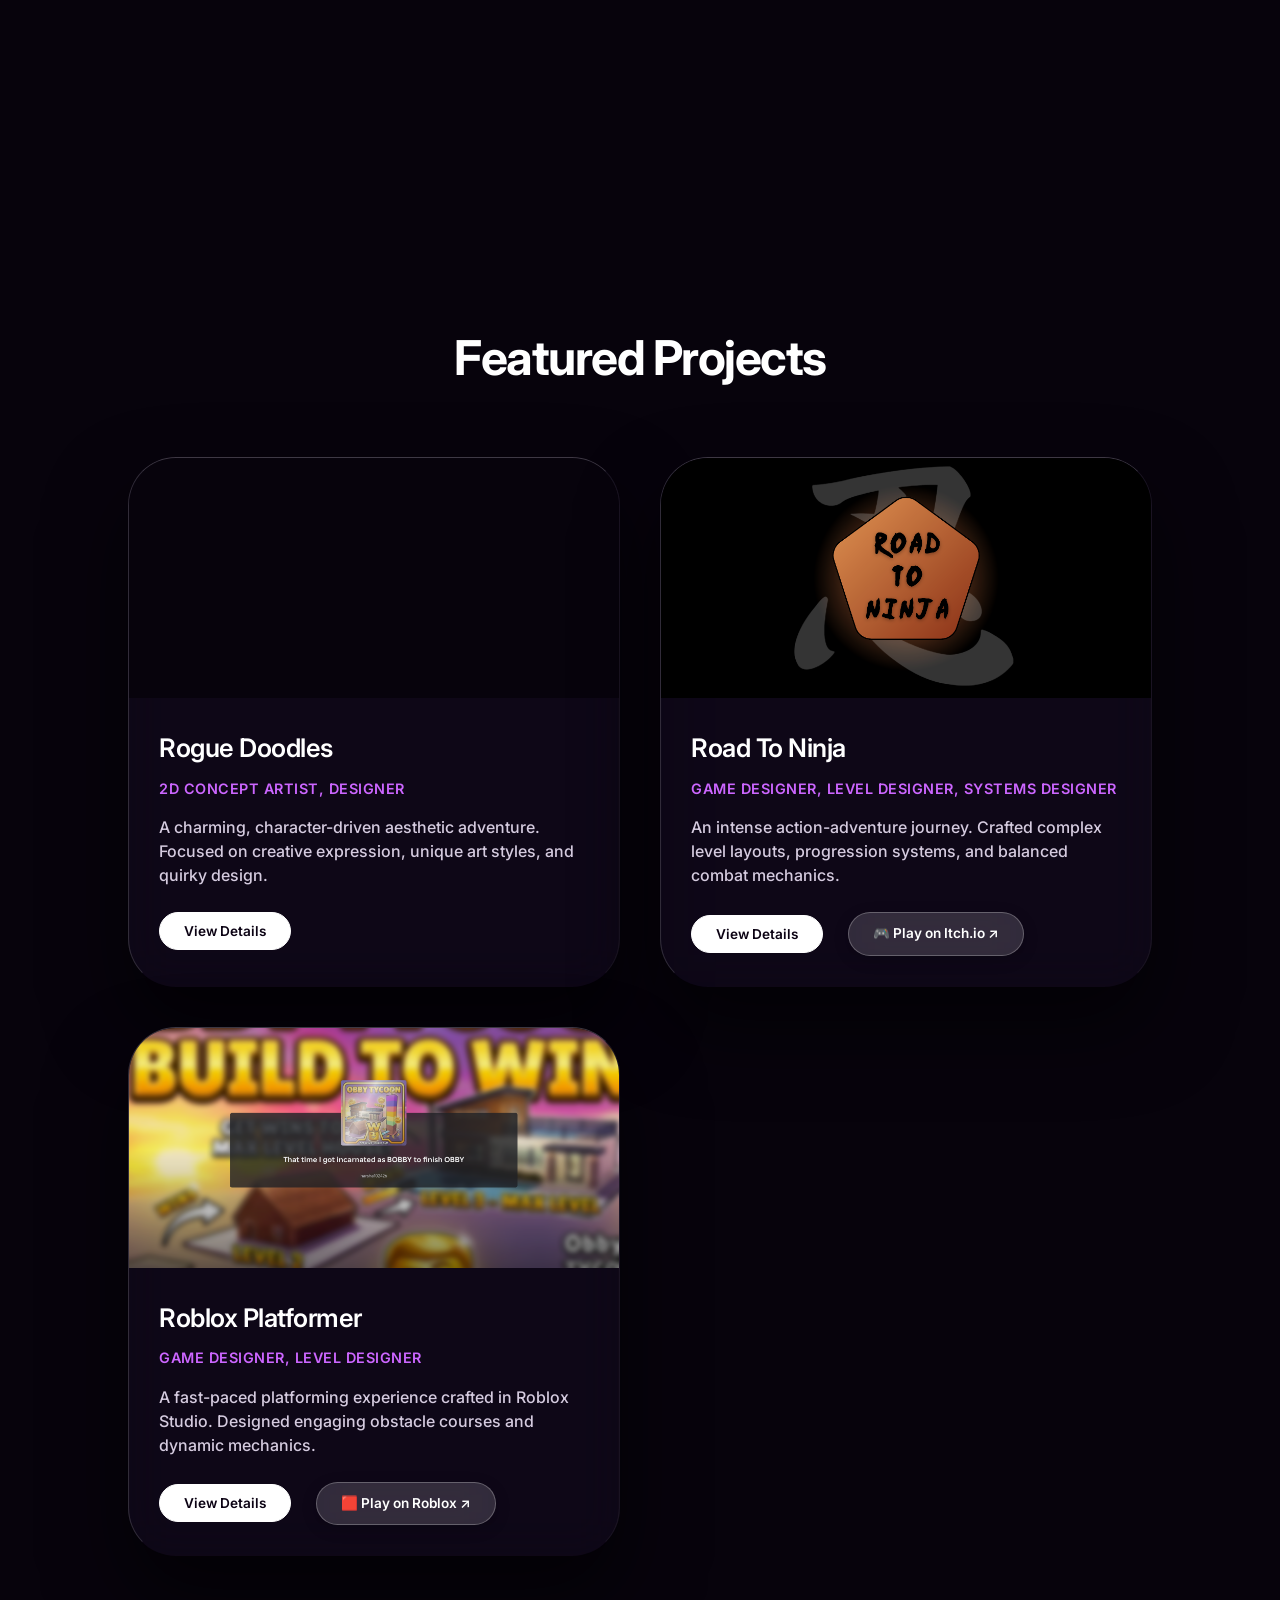
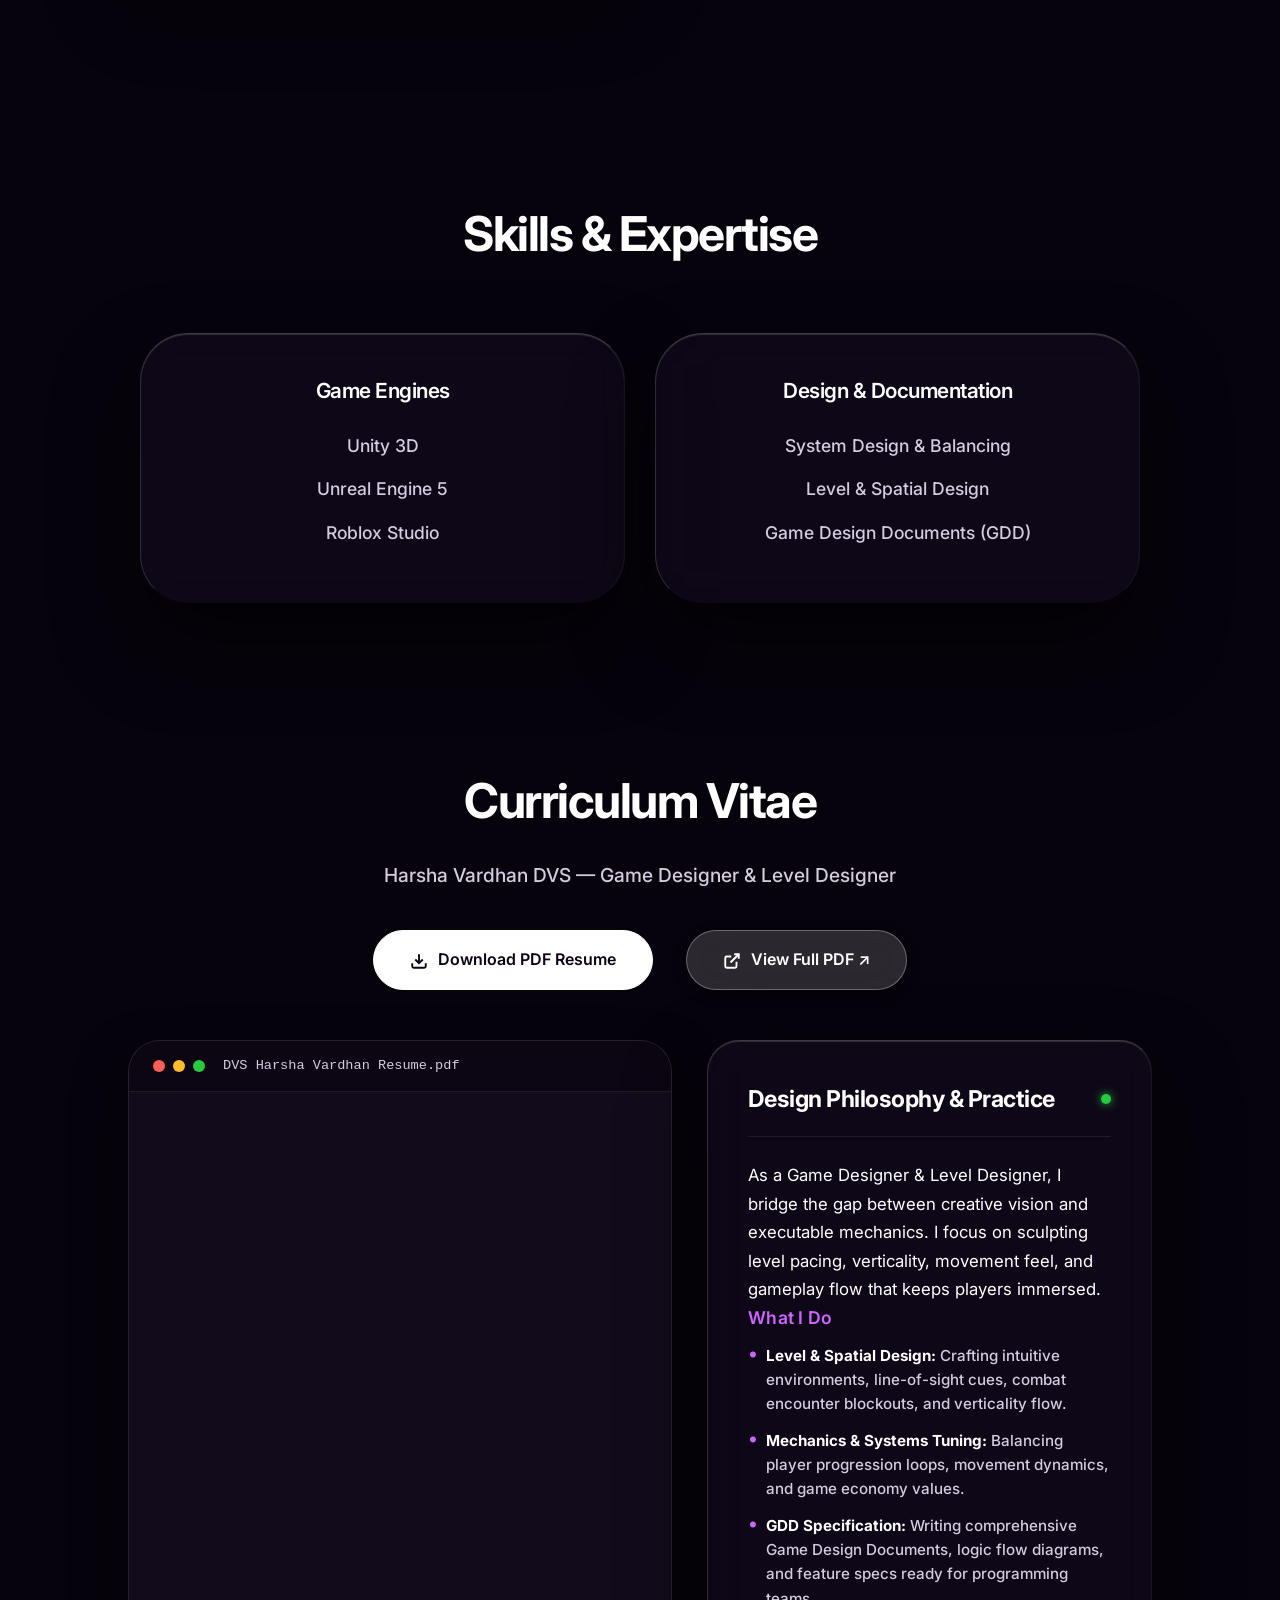
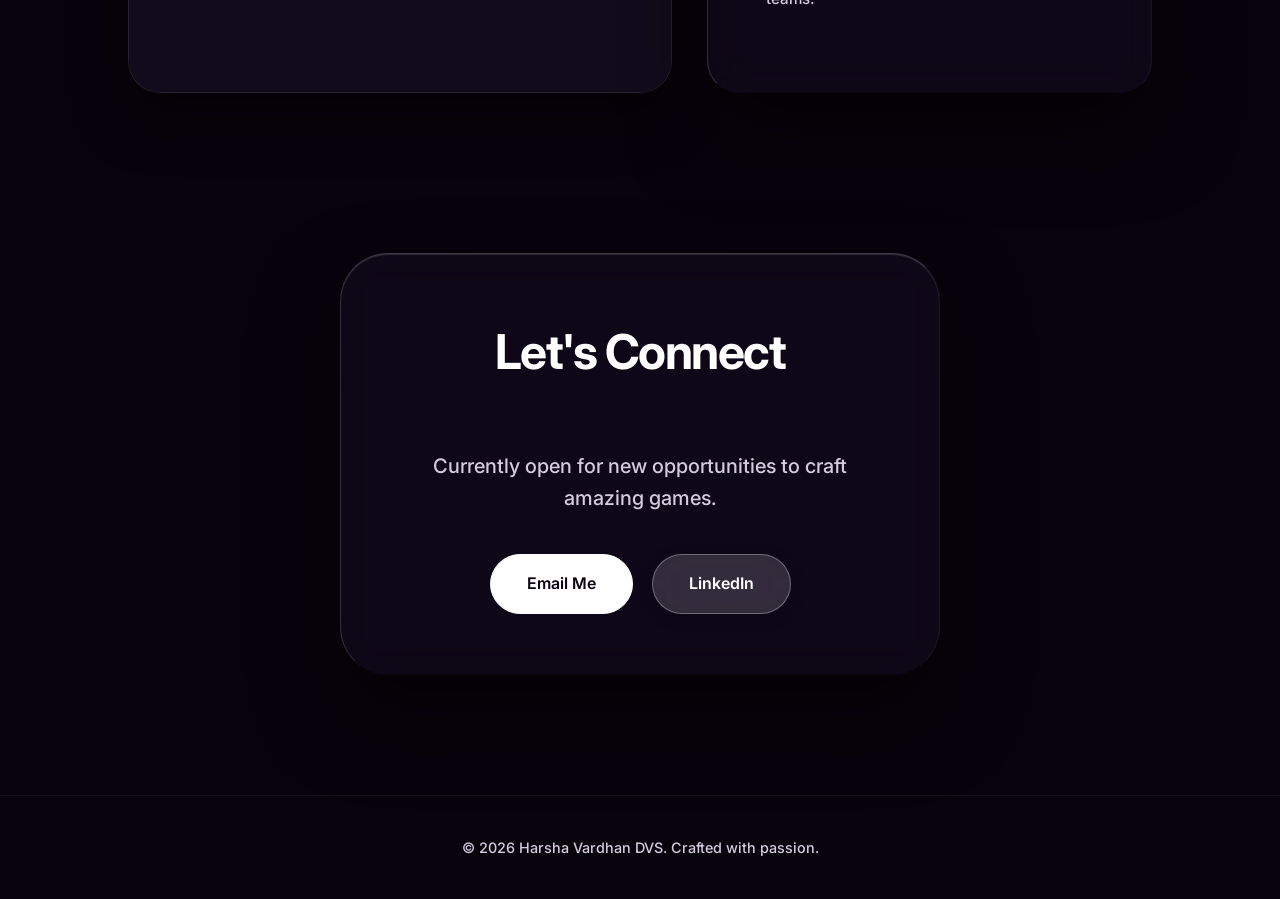
==== commit a61903b2: "Add files via upload" ====
--- a/index.html
+++ b/index.html
@@ -40,7 +40,7 @@
         <section id="hero" class="hero-section">
             <div class="hero-content">
                 <h1 class="title">Harsha Vardhan DVS</h1>
-                <h2 class="subtitle">Game Designer &amp; Level Systems Specialist</h2>
+                <h2 class="subtitle">Game Designer &amp; Level Designer</h2>
                 <div class="hero-cta">
                     <a href="#projects" class="btn btn-primary">View Projects</a>
                     <a href="#cv" class="btn btn-secondary">View My CV</a>
@@ -77,7 +77,7 @@
                 <!-- Project 1: Rogue Doodles -->
                 <div class="project-card glass reveal">
                     <div class="project-img">
-                        <img src="assets/Board.png" alt="Rogue Doodles">
+                        
                     </div>
                     <div class="project-info">
                         <h3>Rogue Doodles</h3>
@@ -158,14 +158,14 @@
         <section id="cv" class="cv-section">
             <div class="cv-container">
                 <h2 class="section-title reveal">Curriculum Vitae</h2>
-                <p class="cv-subtitle reveal">Harsha Vardhan DVS &mdash; Game Designer &amp; Systems Developer</p>
+                <p class="cv-subtitle reveal">Harsha Vardhan DVS &mdash; Game Designer &amp; Level Designer</p>
 
                 <div class="cv-actions reveal">
-                    <a href="assets/DVS%20Harsha%20Vardhan%20-%20CV%20--1.pdf" download="DVS_Harsha_Vardhan_CV.pdf" class="btn btn-primary">
+                    <a href="assets/DVS%20Harsha%20Vardhan%20%20Resume.pdf" download="DVS_Harsha_Vardhan_Resume.pdf" class="btn btn-primary">
                         <svg width="18" height="18" viewBox="0 0 24 24" fill="none" stroke="currentColor" stroke-width="2.5" style="vertical-align: middle; margin-right: 6px;"><path d="M21 15v4a2 2 0 0 1-2 2H5a2 2 0 0 1-2-2v-4"/><polyline points="7 10 12 15 17 10"/><line x1="12" y1="15" x2="12" y2="3"/></svg>
-                        Download PDF CV
+                        Download PDF Resume
                     </a>
-                    <a href="assets/DVS%20Harsha%20Vardhan%20-%20CV%20--1.pdf" target="_blank" rel="noopener noreferrer" class="btn btn-secondary">
+                    <a href="assets/DVS%20Harsha%20Vardhan%20%20Resume.pdf" target="_blank" rel="noopener noreferrer" class="btn btn-secondary">
                         <svg width="18" height="18" viewBox="0 0 24 24" fill="none" stroke="currentColor" stroke-width="2.5" style="vertical-align: middle; margin-right: 6px;"><path d="M18 13v6a2 2 0 0 1-2 2H5a2 2 0 0 1-2-2V8a2 2 0 0 1 2-2h6"/><polyline points="15 3 21 3 21 9"/><line x1="10" y1="14" x2="21" y2="3"/></svg>
                         View Full PDF ↗
                     </a>
@@ -180,19 +180,19 @@
                                 <span class="dot yellow"></span>
                                 <span class="dot green"></span>
                             </div>
-                            <span class="cv-filename">Harsha_Vardhan_CV.pdf</span>
+                            <span class="cv-filename">DVS Harsha Vardhan Resume.pdf</span>
                         </div>
                         <div class="cv-embed-container">
-                            <iframe src="assets/DVS%20Harsha%20Vardhan%20-%20CV%20--1.pdf#toolbar=0" title="Harsha Vardhan CV PDF" width="100%" height="620px">
+                            <iframe src="assets/DVS%20Harsha%20Vardhan%20%20Resume.pdf#toolbar=0" title="Harsha Vardhan Resume PDF" width="100%" height="620px">
                                 <div class="pdf-fallback">
                                     <p>Your browser doesn't support direct PDF preview.</p>
-                                    <a href="assets/DVS%20Harsha%20Vardhan%20-%20CV%20--1.pdf" target="_blank" class="btn btn-primary">Open PDF Document</a>
+                                    <a href="assets/DVS%20Harsha%20Vardhan%20%20Resume.pdf" target="_blank" class="btn btn-primary">Open PDF Document</a>
                                 </div>
                             </iframe>
                         </div>
                     </div>
 
-                    <!-- Right Column: Personal Design Overview & Artifacts -->
+                    <!-- Right Column: Personal Design Overview -->
                     <div class="cv-summary-card glass reveal" style="transition-delay: 0.15s;">
                         <div class="cv-human-header">
                             <h3>Design Philosophy &amp; Practice</h3>
@@ -201,7 +201,7 @@
 
                         <div class="cv-human-content">
                             <p class="cv-lead-text">
-                                As a Game Designer, I bridge the gap between creative vision and executable mechanics. I focus on sculpting level pacing, verticality, movement feel, and gameplay flow that keeps players immersed.
+                                As a Game Designer &amp; Level Designer, I bridge the gap between creative vision and executable mechanics. I focus on sculpting level pacing, verticality, movement feel, and gameplay flow that keeps players immersed.
                             </p>
 
                             <div class="cv-craft-section">
@@ -211,26 +211,6 @@
                                     <li><strong>Mechanics &amp; Systems Tuning:</strong> Balancing player progression loops, movement dynamics, and game economy values.</li>
                                     <li><strong>GDD Specification:</strong> Writing comprehensive Game Design Documents, logic flow diagrams, and feature specs ready for programming teams.</li>
                                 </ul>
-                            </div>
-
-                            <div class="cv-links-box">
-                                <h4>Design Work &amp; Artifacts</h4>
-                                <div class="cv-links-grid">
-                                    <a href="https://drive.google.com/drive/folders/1a01lPfDSZuG6iUO0wMKKMNekWL6i9yDc" target="_blank" rel="noopener noreferrer" class="cv-artifact-link">
-                                        <div class="artifact-icon">📁</div>
-                                        <div class="artifact-info">
-                                            <span class="artifact-title">GDD &amp; Design Documents</span>
-                                            <span class="artifact-sub">Google Drive Folder ↗</span>
-                                        </div>
-                                    </a>
-                                    <a href="https://dvsharsha1024.wixstudio.com/portfolio" target="_blank" rel="noopener noreferrer" class="cv-artifact-link">
-                                        <div class="artifact-icon">🌐</div>
-                                        <div class="artifact-info">
-                                            <span class="artifact-title">Design Studio Portfolio</span>
-                                            <span class="artifact-sub">Wix Studio Site ↗</span>
-                                        </div>
-                                    </a>
-                                </div>
                             </div>
                         </div>
                     </div>
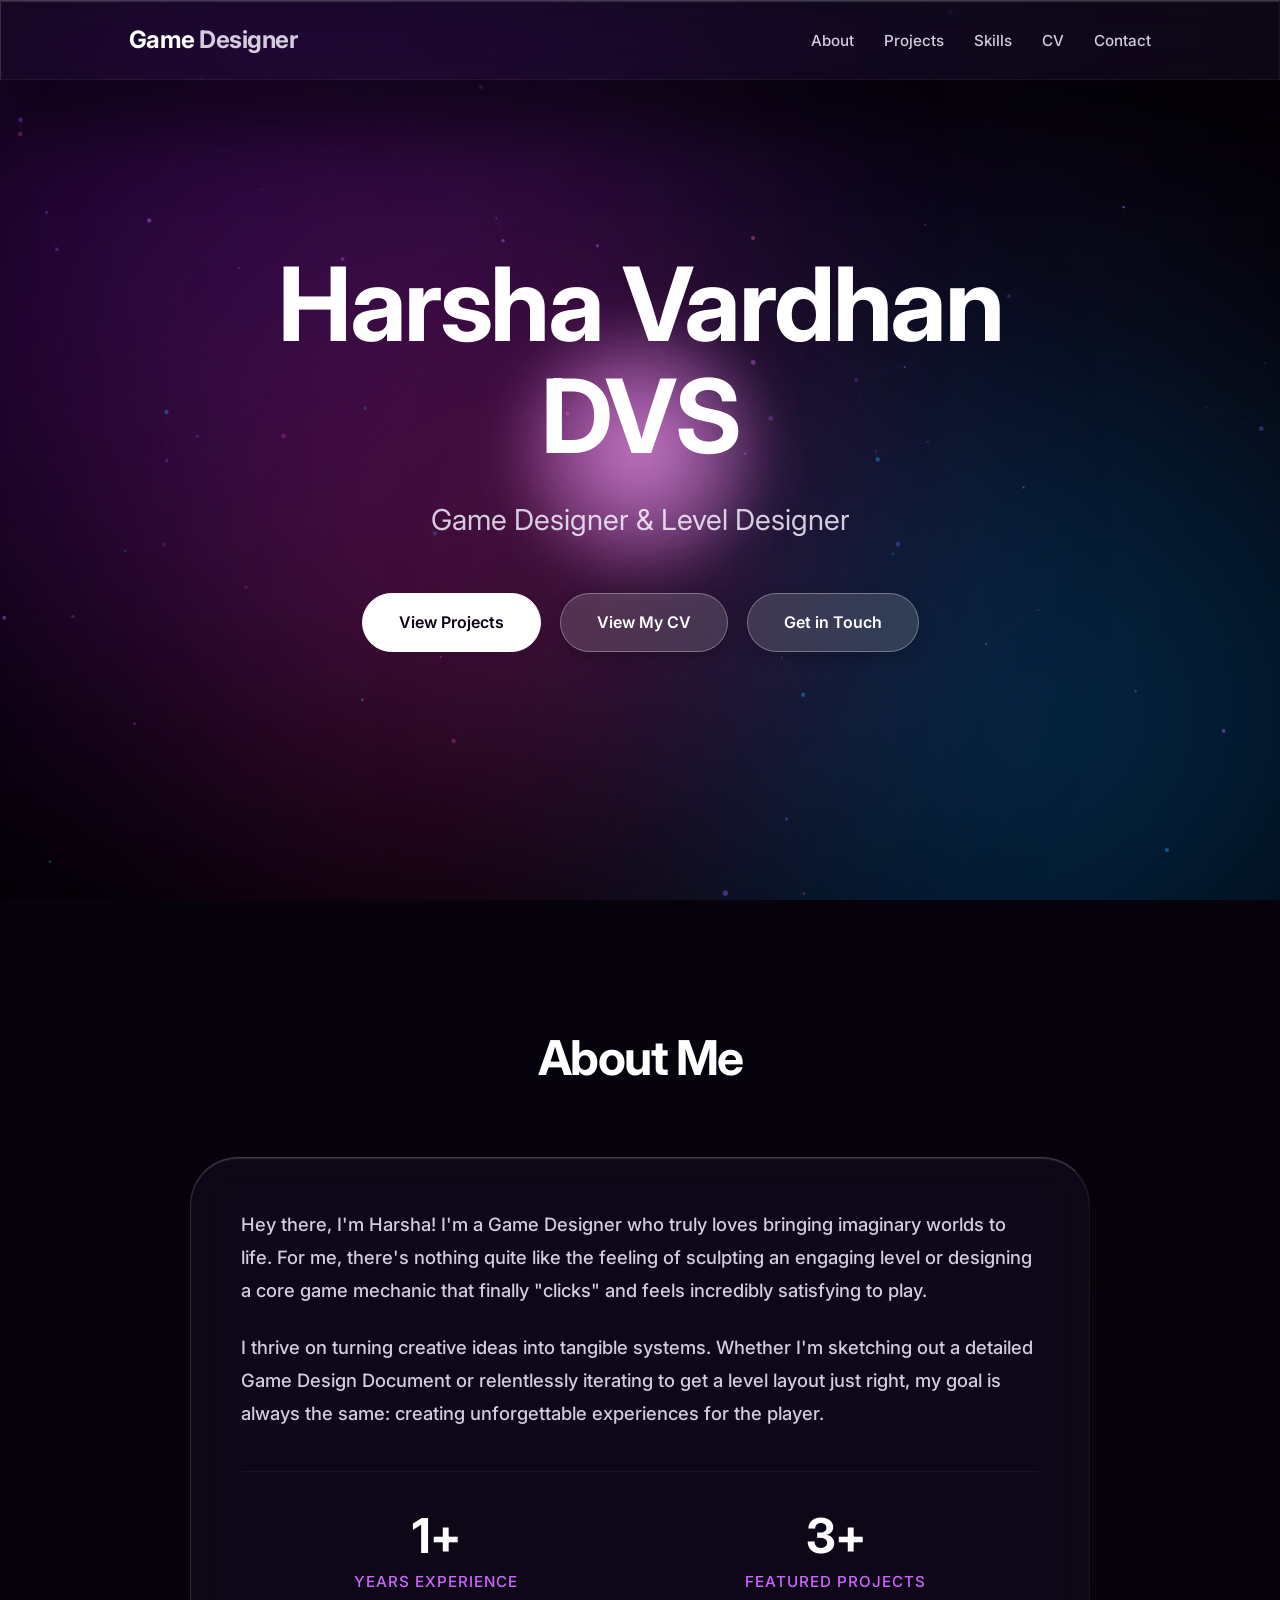
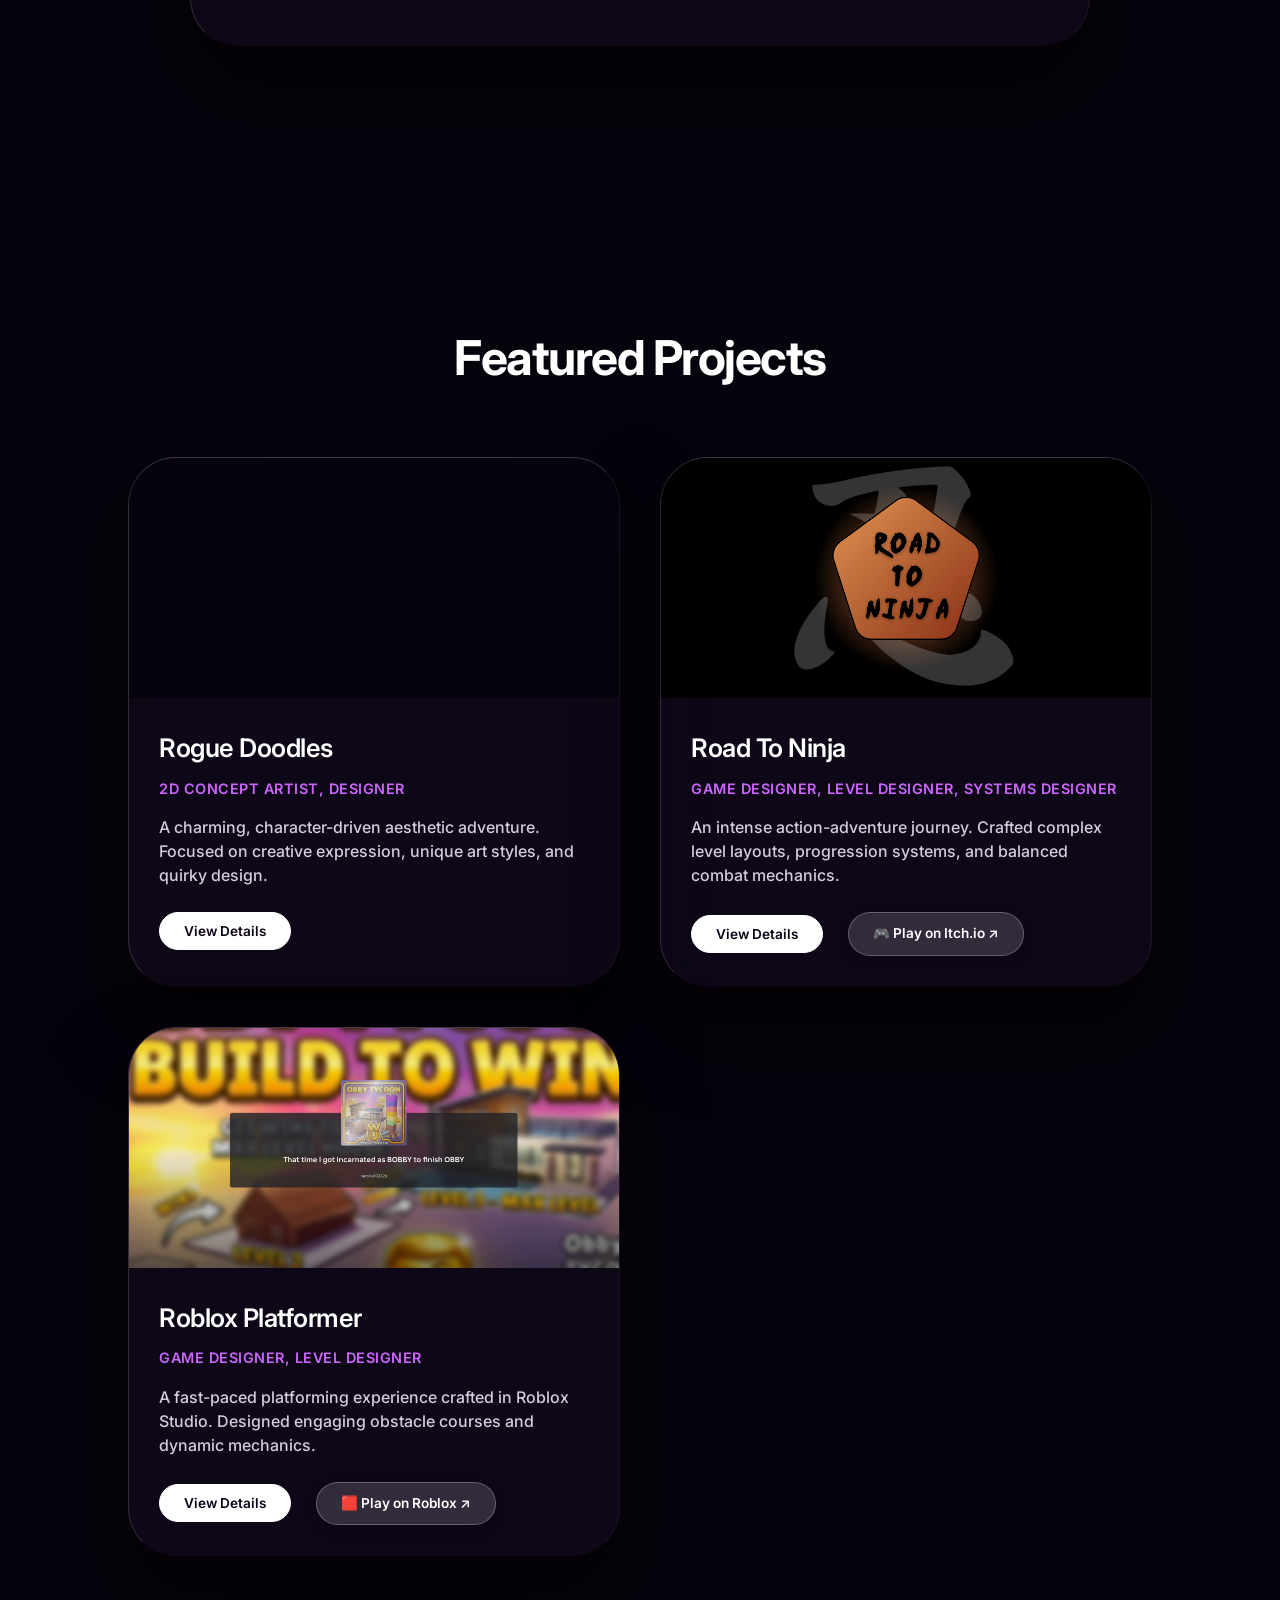
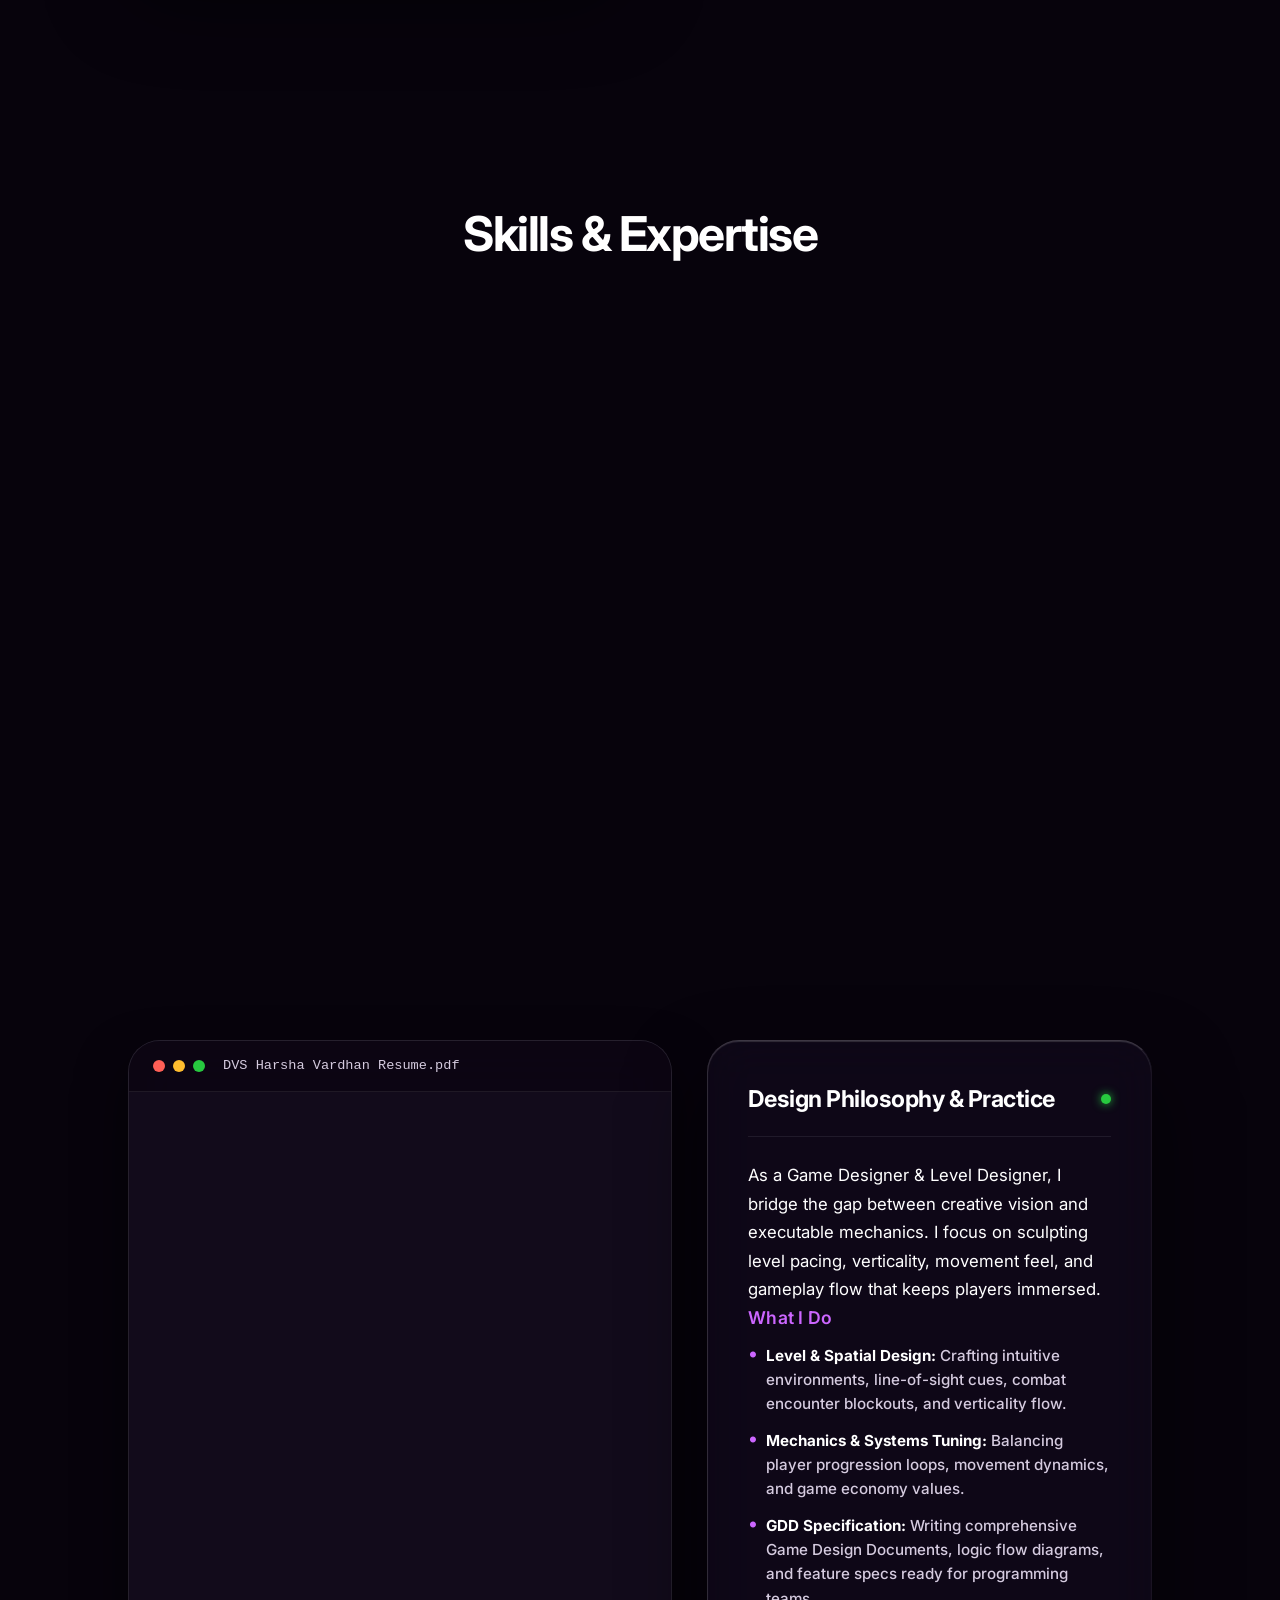
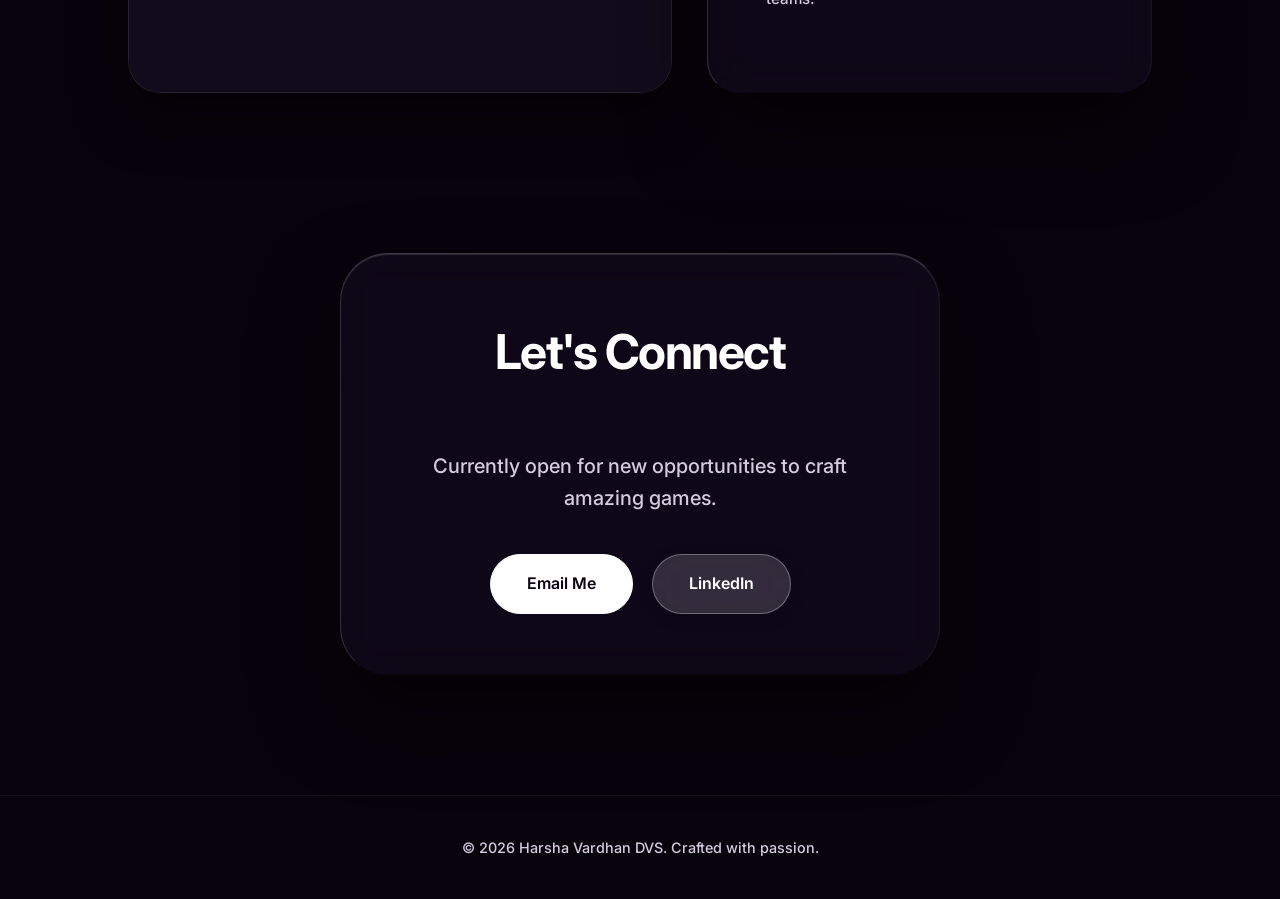
==== commit 7a62e3a5: "Add files via upload" ====
--- a/index.html
+++ b/index.html
@@ -10,8 +10,9 @@
     <link rel="preconnect" href="https://fonts.gstatic.com" crossorigin>
     <link href="https://fonts.googleapis.com/css2?family=Inter:wght@200;300;400;500;600;700;800&display=swap" rel="stylesheet">
     <link rel="stylesheet" href="style.css">
+    <script src="script.js" defer></script>
 </head>
-<body data-theme="cosmic">
+<body>
     <!-- Dynamic Live Background Theme -->
     <div class="bg-abstract">
         <canvas id="live-bg-canvas"></canvas>
--- a/style.css
+++ b/style.css
@@ -42,10 +42,17 @@
     overflow-x: hidden;
     line-height: 1.6;
     font-size: 1.05rem;
-    transition: background-color 0.8s ease;
-}
-
-/* Base purely black backdrop */
+body {
+    background-color: var(--bg-color);
+    color: var(--text-main);
+    font-family: var(--font-body);
+    font-weight: 500;
+    overflow-x: hidden;
+    line-height: 1.6;
+    font-size: 1.05rem;
+}
+
+/* Base dark obsidian backdrop - Instant Zero-Delay Load */
 .bg-abstract {
     position: fixed;
     top: 0;
@@ -54,8 +61,8 @@
     height: 100vh;
     z-index: -2;
     overflow: hidden;
-    background: linear-gradient(135deg, var(--bg-color) 0%, #000000 100%);
-    transition: background 0.8s ease;
+    background: radial-gradient(ellipse at 50% 20%, #110820 0%, #060209 70%, #030105 100%);
+    transform: translateZ(0);
 }
 
 #live-bg-canvas {
@@ -66,23 +73,24 @@
     height: 100%;
     pointer-events: none;
     z-index: -1;
-}
-
-/* Massive, vivid vibrant blobs so the frosted glass has something beautiful to refract */
+    transform: translateZ(0);
+}
+
+/* Smooth ambient glow lights */
 .blob {
     position: absolute;
-    filter: blur(120px);
-    opacity: 0.6; 
+    filter: blur(140px);
+    opacity: 0.35; 
     border-radius: 40% 60% 70% 30% / 40% 50% 60% 50%;
     animation: float 25s infinite alternate cubic-bezier(0.4, 0, 0.2, 1), morph 15s infinite ease-in-out;
-    will-change: transform, border-radius; /* hardware acceleration for smoothness */
-    transition: background 0.8s ease;
+    will-change: transform, border-radius;
+    transform: translateZ(0);
 }
 
 .blob-1 {
     width: 60vw;
     height: 60vw;
-    background: var(--blob1-color); /* Theme Color 1 */
+    background: var(--blob1-color);
     top: -10%;
     left: -10%;
 }
@@ -90,7 +98,7 @@
 .blob-2 {
     width: 55vw;
     height: 55vw;
-    background: var(--blob2-color); /* Theme Color 2 */
+    background: var(--blob2-color);
     bottom: -20%;
     right: -10%;
     animation-delay: -5s;
@@ -99,7 +107,7 @@
 .blob-3 {
     width: 45vw;
     height: 45vw;
-    background: var(--blob3-color); /* Theme Color 3 */
+    background: var(--blob3-color);
     top: 30%;
     left: 40%;
     transform: translateX(-50%);
